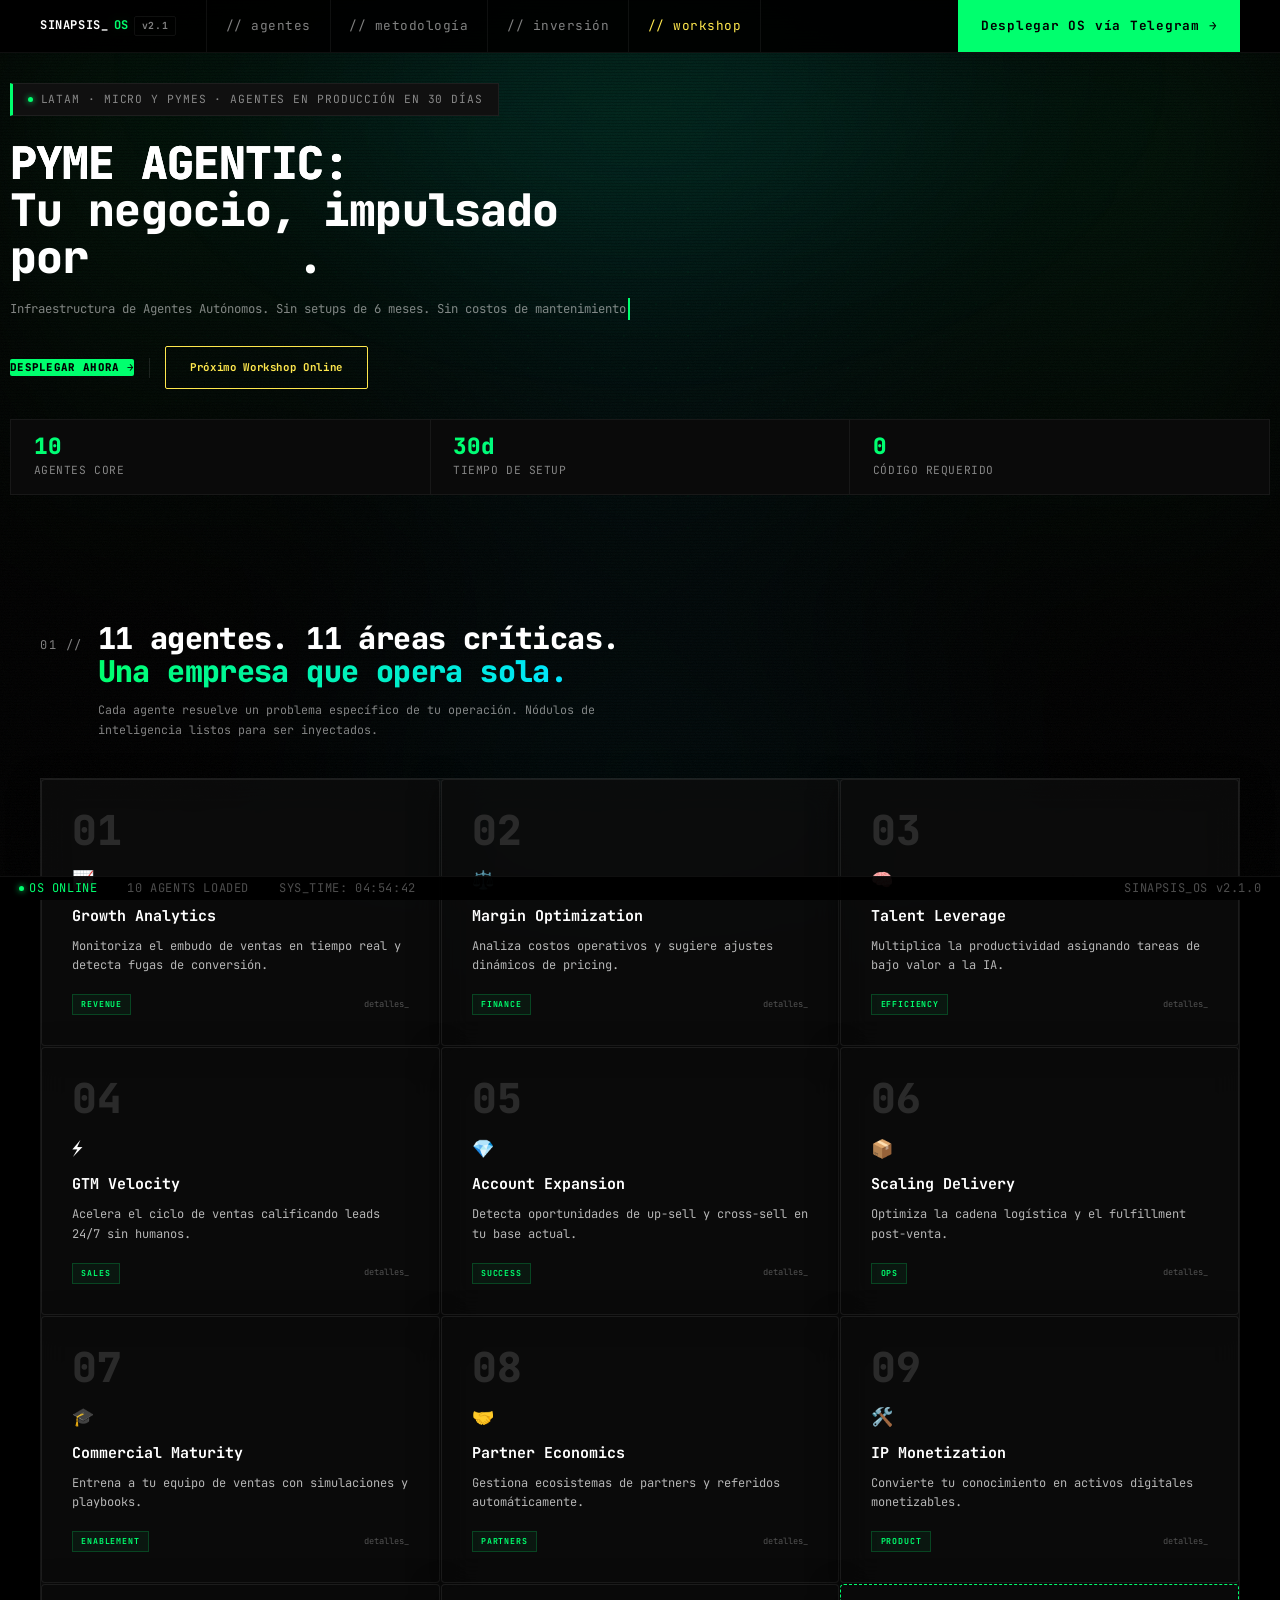
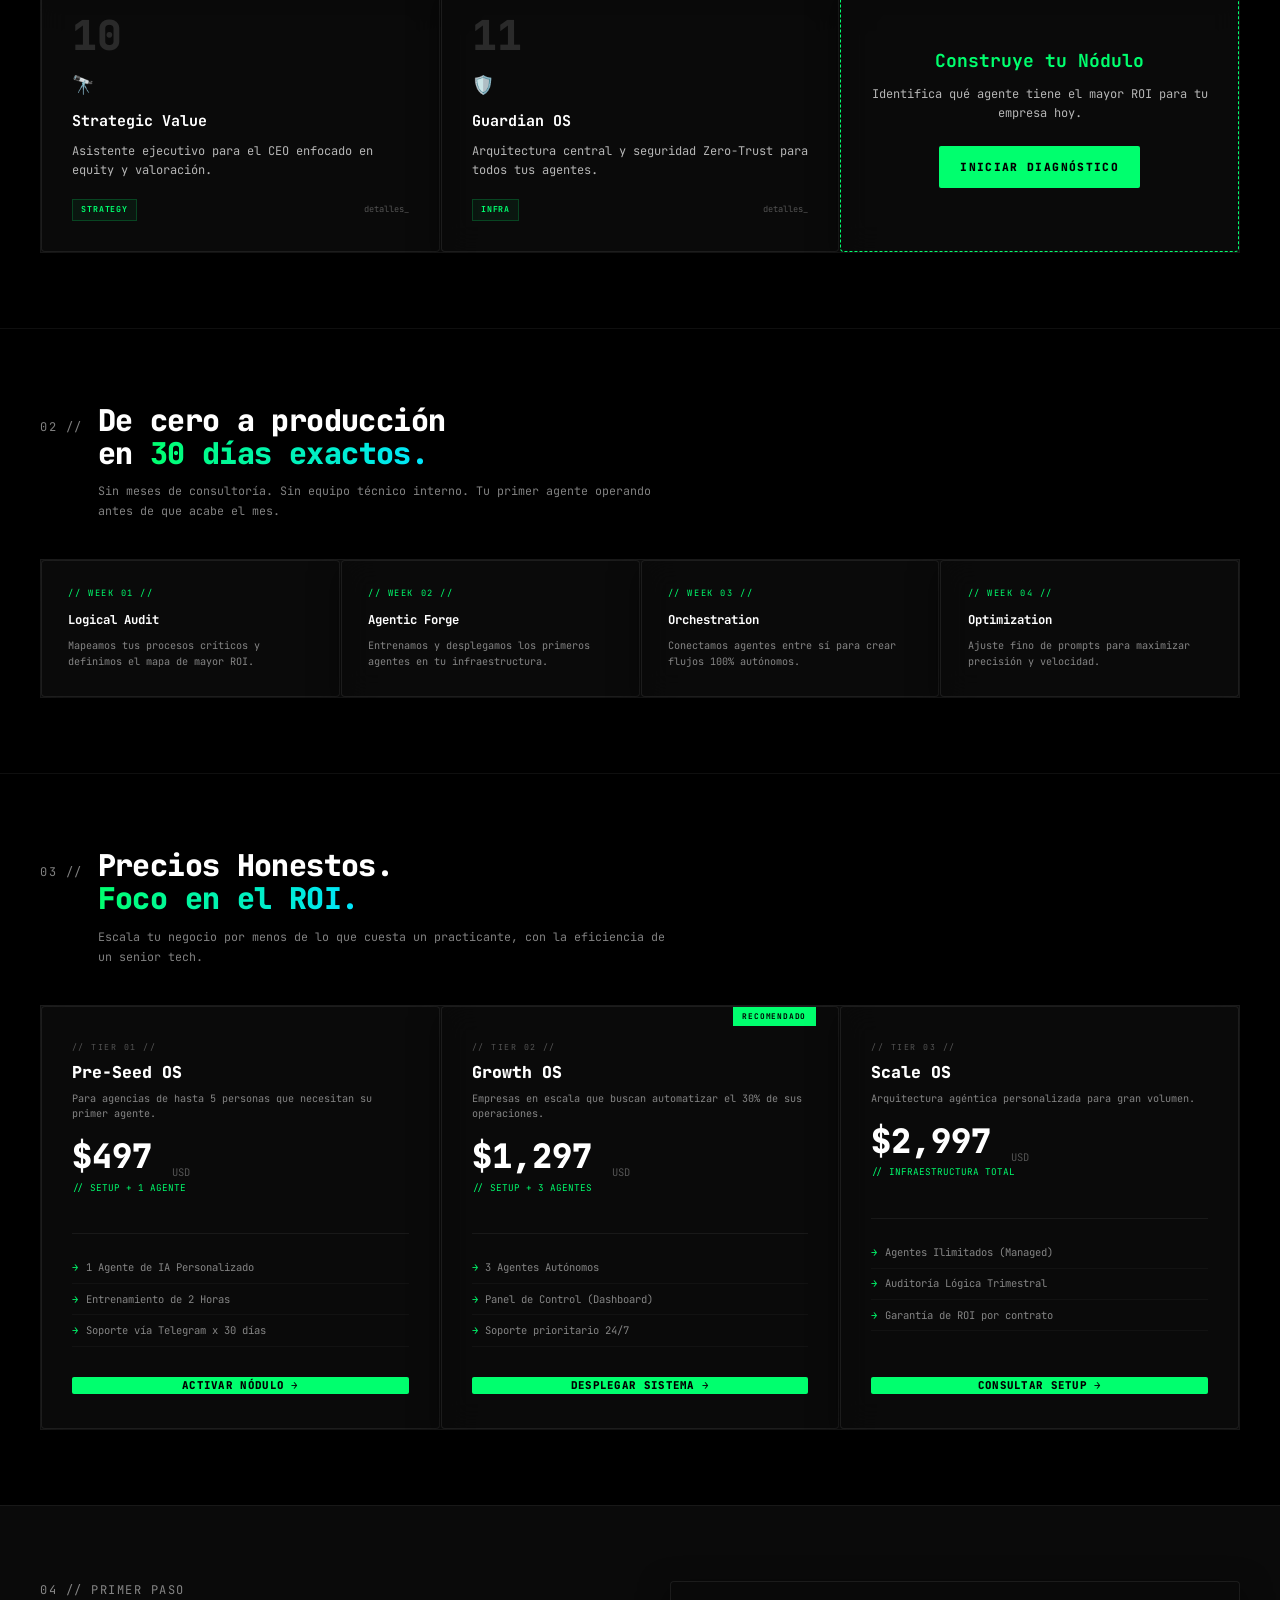
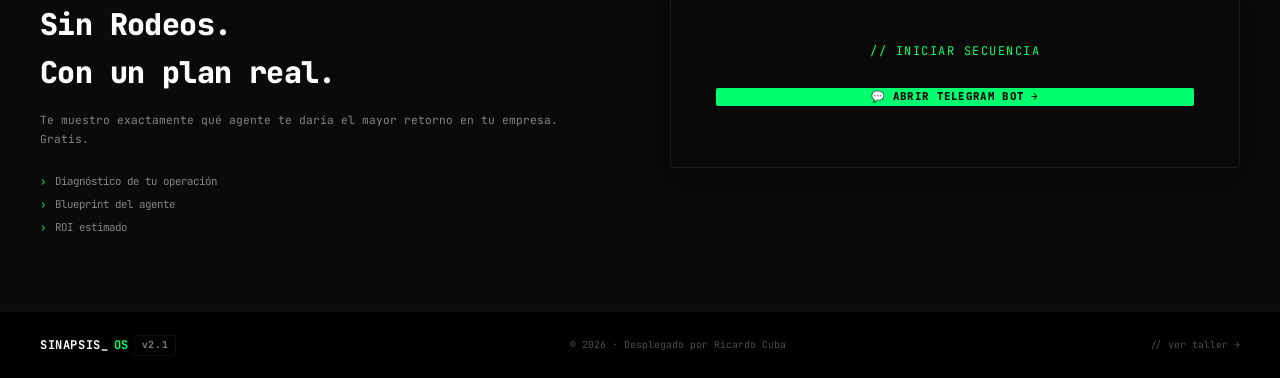
==== frontend/index.html @ d2268a3e "feat: update frontend UI - sinapsis UX, workshop effects, commercial styles Co-Authored-By: Claude S" ====
<!DOCTYPE html>
<html lang="es">

<head>
    <meta charset="UTF-8">
    <meta name="viewport" content="width=device-width, initial-scale=1.0">
    <title>SINAPSIS_OS — El OS para Micro y PYMEs de LATAM</title>
    <meta name="description"
        content="Agentes de IA para empresas de 5 a 100 personas. Automatiza tus procesos críticos desde $500. Sin IT, sin meses de espera.">
    <link rel="stylesheet" href="commercial.css">
    <link rel="stylesheet" href="sinapsis_ux.css">
</head>

<body>
    <div class="mesh-bg" aria-hidden="true"></div>
    <div class="os-glow" aria-hidden="true"></div>
    <div class="os-grid" aria-hidden="true"></div>
    <div class="os-scan" aria-hidden="true"></div>

    <nav>
        <div class="container nav-in">
            <a href="index.html" class="logo">SINAPSIS_<em>OS</em> <span class="ver">v2.1</span></a>
            <div class="nav-links">
                <a href="#agents" class="nav-link">// agentes</a>
                <a href="#metodologia" class="nav-link">// metodología</a>
                <a href="#paquetes" class="nav-link">// inversión</a>
                <a href="workshop.html" class="nav-link" style="color:var(--y);">// workshop</a>
            </div>
            <a href="https://t.me/SinapsisAgente_bot" class="nav-cta">Desplegar OS vía Telegram →</a>
        </div>
    </nav>

    <main>
        <!-- ===== HERO ===== -->
        <section class="hero container">
            <div class="hero-badge">
                <span class="ping"></span>
                LATAM · MICRO Y PYMES · AGENTES EN PRODUCCIÓN EN 30 DÍAS
            </div>
            <h1>
                <span class="glitch-text" data-text="PYME AGENTIC:">PYME AGENTIC:</span><br>
                Tu negocio, impulsado<br>
                por <em class="glitch-text" data-text="Agentes">Agentes</em>.
            </h1>
            <p class="hero-sub typing-line">
                Infraestructura de Agentes Autónomos. Sin setups de 6 meses. Sin costos de mantenimiento corporativo.
            </p>

            <div class="hero-row">
                <a href="https://t.me/SinapsisAgente_bot" class="btn btn-premium">Desplegar ahora →</a>
                <div class="hero-separator"></div>
                <a href="workshop.html" class="btn btn-o" style="border-color:var(--y); color:var(--y);">Próximo
                    Workshop
                    Online</a>
            </div>

            <div class="hero-stats">
                <div class="h-stat">
                    <div class="h-stat-num">10</div>
                    <div class="h-stat-lbl">AGENTES CORE</div>
                </div>
                <div class="h-stat">
                    <div class="h-stat-num">30d</div>
                    <div class="h-stat-lbl">TIEMPO DE SETUP</div>
                </div>
                <div class="h-stat">
                    <div class="h-stat-num">0</div>
                    <div class="h-stat-lbl">CÓDIGO REQUERIDO</div>
                </div>
            </div>
        </section>

        <!-- ===== AGENTES ===== -->
        <section id="agents" class="rv">
            <div class="container">
                <div class="s-hdr">
                    <span class="s-num">01 //</span>
                    <div>
                        <h2 class="s-title">11 agentes. 11 áreas críticas.<br><em>Una empresa que opera sola.</em></h2>
                        <p class="s-sub">Cada agente resuelve un problema específico de tu operación. Nódulos de
                            inteligencia listos para ser inyectados.</p>
                    </div>
                </div>

                <div class="agents-grid">
                    <!-- AGENT 01 -->
                    <div class="agent-card glass-card scan-line-card rv" onclick="openAgent(1)">
                        <div class="a-num">01</div>
                        <div class="a-icon">📈</div>
                        <h3 class="a-title">Growth Analytics</h3>
                        <p class="a-desc">Monitoriza el embudo de ventas en tiempo real y detecta fugas de conversión.
                        </p>
                        <div class="a-footer"><span class="a-tag">Revenue</span><span class="a-hint">detalles_</span>
                        </div>
                    </div>
                    <!-- AGENT 02 -->
                    <div class="agent-card glass-card scan-line-card rv d1" onclick="openAgent(2)">
                        <div class="a-num">02</div>
                        <div class="a-icon">⚖️</div>
                        <h3 class="a-title">Margin Optimization</h3>
                        <p class="a-desc">Analiza costos operativos y sugiere ajustes dinámicos de pricing.</p>
                        <div class="a-footer"><span class="a-tag">Finance</span><span class="a-hint">detalles_</span>
                        </div>
                    </div>
                    <!-- AGENT 03 -->
                    <div class="agent-card glass-card scan-line-card rv d2" onclick="openAgent(3)">
                        <div class="a-num">03</div>
                        <div class="a-icon">🧠</div>
                        <h3 class="a-title">Talent Leverage</h3>
                        <p class="a-desc">Multiplica la productividad asignando tareas de bajo valor a la IA.</p>
                        <div class="a-footer"><span class="a-tag">Efficiency</span><span class="a-hint">detalles_</span>
                        </div>
                    </div>
                    <!-- AGENT 04 -->
                    <div class="agent-card glass-card scan-line-card rv d3" onclick="openAgent(4)">
                        <div class="a-num">04</div>
                        <div class="a-icon">⚡</div>
                        <h3 class="a-title">GTM Velocity</h3>
                        <p class="a-desc">Acelera el ciclo de ventas calificando leads 24/7 sin humanos.</p>
                        <div class="a-footer"><span class="a-tag">Sales</span><span class="a-hint">detalles_</span>
                        </div>
                    </div>
                    <!-- AGENT 05 -->
                    <div class="agent-card glass-card scan-line-card rv" onclick="openAgent(5)">
                        <div class="a-num">05</div>
                        <div class="a-icon">💎</div>
                        <h3 class="a-title">Account Expansion</h3>
                        <p class="a-desc">Detecta oportunidades de up-sell y cross-sell en tu base actual.</p>
                        <div class="a-footer"><span class="a-tag">Success</span><span class="a-hint">detalles_</span>
                        </div>
                    </div>
                    <!-- AGENT 06 -->
                    <div class="agent-card glass-card scan-line-card rv d1" onclick="openAgent(6)">
                        <div class="a-num">06</div>
                        <div class="a-icon">📦</div>
                        <h3 class="a-title">Scaling Delivery</h3>
                        <p class="a-desc">Optimiza la cadena logística y el fulfillment post-venta.</p>
                        <div class="a-footer"><span class="a-tag">Ops</span><span class="a-hint">detalles_</span></div>
                    </div>
                    <!-- AGENT 07 -->
                    <div class="agent-card glass-card scan-line-card rv d2" onclick="openAgent(7)">
                        <div class="a-num">07</div>
                        <div class="a-icon">🎓</div>
                        <h3 class="a-title">Commercial Maturity</h3>
                        <p class="a-desc">Entrena a tu equipo de ventas con simulaciones y playbooks.</p>
                        <div class="a-footer"><span class="a-tag">Enablement</span><span class="a-hint">detalles_</span>
                        </div>
                    </div>
                    <!-- AGENT 08 -->
                    <div class="agent-card glass-card scan-line-card rv d3" onclick="openAgent(8)">
                        <div class="a-num">08</div>
                        <div class="a-icon">🤝</div>
                        <h3 class="a-title">Partner Economics</h3>
                        <p class="a-desc">Gestiona ecosistemas de partners y referidos automáticamente.</p>
                        <div class="a-footer"><span class="a-tag">Partners</span><span class="a-hint">detalles_</span>
                        </div>
                    </div>
                    <!-- AGENT 09 -->
                    <div class="agent-card glass-card scan-line-card rv" onclick="openAgent(9)">
                        <div class="a-num">09</div>
                        <div class="a-icon">🛠️</div>
                        <h3 class="a-title">IP Monetization</h3>
                        <p class="a-desc">Convierte tu conocimiento en activos digitales monetizables.</p>
                        <div class="a-footer"><span class="a-tag">Product</span><span class="a-hint">detalles_</span>
                        </div>
                    </div>
                    <!-- AGENT 10 -->
                    <div class="agent-card glass-card scan-line-card rv d1" onclick="openAgent(10)">
                        <div class="a-num">10</div>
                        <div class="a-icon">🔭</div>
                        <h3 class="a-title">Strategic Value</h3>
                        <p class="a-desc">Asistente ejecutivo para el CEO enfocado en equity y valoración.</p>
                        <div class="a-footer"><span class="a-tag">Strategy</span><span class="a-hint">detalles_</span>
                        </div>
                    </div>
                    <!-- AGENT 11 -->
                    <div class="agent-card glass-card scan-line-card rv d2" onclick="openAgent(11)">
                        <div class="a-num">11</div>
                        <div class="a-icon">🛡️</div>
                        <h3 class="a-title">Guardian OS</h3>
                        <p class="a-desc">Arquitectura central y seguridad Zero-Trust para todos tus agentes.</p>
                        <div class="a-footer"><span class="a-tag">Infra</span><span class="a-hint">detalles_</span>
                        </div>
                    </div>
                    <!-- CTA CARD -->
                    <div class="agent-card glass-card rv d3"
                        style="border: 1px dashed var(--g) !important; display: flex; flex-direction: column; align-items: center; justify-content: center; text-align: center;">
                        <h3 class="a-title" style="color: var(--g); font-size: 1.2rem;">Construye tu Nódulo</h3>
                        <p class="a-desc" style="margin-bottom: 1.5rem;">Identifica qué agente tiene el mayor ROI para
                            tu empresa hoy.</p>
                        <a href="https://t.me/SinapsisAgente_bot" class="btn btn-premium" target="_blank"
                            style="font-size: 0.75rem; padding: 0.8rem 1.4rem;">INICIAR DIAGNÓSTICO</a>
                    </div>
                </div>
            </div>
        </section>

        <hr class="div">

        <!-- ===== METODOLOGÍA ===== -->
        <section id="metodologia" class="rv">
            <div class="container">
                <div class="s-hdr">
                    <span class="s-num">02 //</span>
                    <div>
                        <h2 class="s-title">De cero a producción<br>en <em>30 días exactos.</em></h2>
                        <p class="s-sub">Sin meses de consultoría. Sin equipo técnico interno. Tu primer agente operando
                            antes de que acabe el mes.</p>
                    </div>
                </div>
                <div class="method-grid">
                    <div class="m-step glass-card scan-line-card rv">
                        <div class="m-week">WEEK 01 //</div>
                        <h4>Logical Audit</h4>
                        <p>Mapeamos tus procesos críticos y definimos el mapa de mayor ROI.</p>
                    </div>
                    <div class="m-step glass-card scan-line-card rv d1">
                        <div class="m-week">WEEK 02 //</div>
                        <h4>Agentic Forge</h4>
                        <p>Entrenamos y desplegamos los primeros agentes en tu infraestructura.</p>
                    </div>
                    <div class="m-step glass-card scan-line-card rv d2">
                        <div class="m-week">WEEK 03 //</div>
                        <h4>Orchestration</h4>
                        <p>Conectamos agentes entre sí para crear flujos 100% autónomos.</p>
                    </div>
                    <div class="m-step glass-card scan-line-card rv d3">
                        <div class="m-week">WEEK 04 //</div>
                        <h4>Optimization</h4>
                        <p>Ajuste fino de prompts para maximizar precisión y velocidad.</p>
                    </div>
                </div>
            </div>
        </section>

        <hr class="div">

        <!-- ===== PRICING ===== -->
        <section id="paquetes" class="rv">
            <div class="container">
                <div class="s-hdr">
                    <span class="s-num">03 //</span>
                    <div>
                        <h2 class="s-title">Precios Honestos.<br><em>Foco en el ROI.</em></h2>
                        <p class="s-sub">Escala tu negocio por menos de lo que cuesta un practicante, con la eficiencia
                            de un senior tech.</p>
                    </div>
                </div>
                <div class="pkg-grid">
                    <!-- TIER 01 -->
                    <div class="pkg glass-card scan-line-card rv">
                        <div class="pkg-tier">TIER 01 //</div>
                        <h3 class="pkg-name">Pre-Seed OS</h3>
                        <p class="pkg-who">Para agencias de hasta 5 personas que necesitan su primer agente.</p>
                        <div class="pkg-price">$497 <sub>USD</sub></div>
                        <div class="pkg-ret">// SETUP + 1 AGENTE</div>
                        <hr class="pd">
                        <ul class="pkg-feat">
                            <li>1 Agente de IA Personalizado</li>
                            <li>Entrenamiento de 2 Horas</li>
                            <li>Soporte vía Telegram x 30 días</li>
                        </ul>
                        <a href="https://t.me/SinapsisAgente_bot?start=tier01" class="btn btn-premium btn-full">Activar
                            Nódulo →</a>
                    </div>
                    <!-- TIER 02 -->
                    <div class="pkg glass-card scan-line-card rv d1 hot">
                        <div class="pkg-badge">RECOMENDADO</div>
                        <div class="pkg-tier">TIER 02 //</div>
                        <h3 class="pkg-name">Growth OS</h3>
                        <p class="pkg-who">Empresas en escala que buscan automatizar el 30% de sus operaciones.</p>
                        <div class="pkg-price">$1,297 <sub>USD</sub></div>
                        <div class="pkg-ret">// SETUP + 3 AGENTES</div>
                        <hr class="pd">
                        <ul class="pkg-feat">
                            <li>3 Agentes Autónomos</li>
                            <li>Panel de Control (Dashboard)</li>
                            <li>Soporte prioritario 24/7</li>
                        </ul>
                        <a href="https://t.me/SinapsisAgente_bot?start=tier02"
                            class="btn btn-premium btn-full">Desplegar
                            Sistema →</a>
                    </div>
                    <!-- TIER 03 -->
                    <div class="pkg glass-card scan-line-card rv d2">
                        <div class="pkg-tier">TIER 03 //</div>
                        <h3 class="pkg-name">Scale OS</h3>
                        <p class="pkg-who">Arquitectura agéntica personalizada para gran volumen.</p>
                        <div class="pkg-price">$2,997 <sub>USD</sub></div>
                        <div class="pkg-ret">// INFRAESTRUCTURA TOTAL</div>
                        <hr class="pd">
                        <ul class="pkg-feat">
                            <li>Agentes Ilimitados (Managed)</li>
                            <li>Auditoría Lógica Trimestral</li>
                            <li>Garantía de ROI por contrato</li>
                        </ul>
                        <a href="https://t.me/SinapsisAgente_bot?start=tier03"
                            class="btn btn-premium btn-full">Consultar
                            Setup →</a>
                    </div>
                </div>
            </div>
        </section>

        <!-- ===== CONTACTO ===== -->
        <section id="contacto" class="rv" style="background:var(--b800); border-top:1px solid var(--bline);">
            <div class="container contact-inner">
                <div class="c-left">
                    <div class="s-num">04 // PRIMER PASO</div>
                    <h2>Sin Rodeos.<br>Con un plan real.</h2>
                    <p>Te muestro exactamente qué agente te daría el mayor retorno en tu empresa. Gratis.</p>
                    <ul class="c-checks">
                        <li><span>›</span> Diagnóstico de tu operación</li>
                        <li><span>›</span> Blueprint del agente</li>
                        <li><span>›</span> ROI estimado</li>
                    </ul>
                </div>
                <div class="c-form glass-card">
                    <div style="text-align:center; padding: 2rem 1rem;">
                        <div class="s-num" style="margin-bottom:1.5rem; color:var(--g);">// INICIAR SECUENCIA</div>
                        <a href="https://t.me/SinapsisAgente_bot" target="_blank" class="btn btn-premium btn-full">
                            💬 ABRIR TELEGRAM BOT →
                        </a>
                    </div>
                </div>
            </div>
        </section>
    </main>

    <footer>
        <div class="container f-in">
            <span class="logo">SINAPSIS_<em>OS</em> <span class="ver">v2.1</span></span>
            <p>© 2026 · Desplegado por Ricardo Cuba</p>
            <a href="workshop.html">// ver taller →</a>
        </div>
    </footer>

    <div class="statusbar">
        <span class="s-live">OS ONLINE</span>
        <span>10 AGENTS LOADED</span>
        <span id="sb-time">SYS_TIME: --:--:--</span>
        <span class="ml">SINAPSIS_OS v2.1.0</span>
    </div>

    <!-- MODAL POPUP (AGENT DETAILS) -->
    <div class="modal-ov" id="modal-ov">
        <div class="modal-box">
            <div class="m-bar">
                <span class="m-dot r"></span><span class="m-dot a"></span><span class="m-dot g"></span>
                <span class="m-title" id="m-id">AGENT_LOG</span>
                <button class="m-close" onclick="closeModal()">CLOSE_</button>
            </div>
            <div class="m-body">
                <div class="m-tag" id="m-tag">FINANCE</div>
                <h2 class="m-title-2" id="m-title">Margin Optimization</h2>
                <p class="m-desc" id="m-desc">Analizando costos operativos en tiempo real...</p>
                <div class="m-kpis">
                    <div class="kpi">
                        <div class="kpi-v" id="kpi-roi">+22%</div>
                        <div class="kpi-l">EST. ROI @ 90D</div>
                    </div>
                    <div class="kpi">
                        <div class="kpi-v" id="kpi-save">12h</div>
                        <div class="kpi-l">HOURS / WK</div>
                    </div>
                    <div class="kpi">
                        <div class="kpi-v" id="kpi-pay">2.4m</div>
                        <div class="kpi-l">PAYBACK</div>
                    </div>
                </div>
                <a href="https://t.me/SinapsisAgente_bot" class="btn btn-premium btn-full">DESPLEGAR AGENTE →</a>
            </div>
        </div>
    </div>

    <script>
        // Clock
        setInterval(() => {
            document.getElementById('sb-time').textContent = `SYS_TIME: ${new Date().toLocaleTimeString('es-PE', { hour12: false })}`;
        }, 1000);

        // Scroll reveal
        const rio = new IntersectionObserver(entries => {
            entries.forEach(e => { if (e.isIntersecting) e.target.classList.add('on'); });
        }, { threshold: 0.15 });
        document.querySelectorAll('.rv').forEach(el => rio.observe(el));

        // Modal Logic
        const agents = {
            1: { tag: "REVENUE", title: "Growth Analytics", desc: "Monitoriza el embudo de ventas en tiempo real. Identifica cuellos de botella en el checkout y orquesta alertas de recuperación de carrito vía WhatsApp.", roi: "+18%", save: "10h", pay: "1.5m" },
            2: { tag: "FINANCE", title: "Margin Optimization", desc: "Analiza el costo de adquisición vs lifetime value. Sugiere ajustes de precios dinámicos y detecta anomalías en facturación de proveedores diariamente.", roi: "+22%", save: "12h", pay: "2.1m" },
            3: { tag: "EFFICIENCY", title: "Talent Leverage", desc: "Procesa correos técnicos y tickets de soporte. Resuelve lo repetitivo y escala lo complejo a humanos, aumentando la capacidad del equipo sin contratar.", roi: "+35%", save: "15h", pay: "1.0m" },
            4: { tag: "SALES", title: "GTM Velocity", desc: "Clasifica leads entrantes por potencial de cierre. Agenda llamadas directamente en el calendario del equipo y prepara briefs de venta personalizados.", roi: "+25%", save: "14h", pay: "1.8m" },
            5: { tag: "SUCCESS", title: "Account Expansion", desc: "Analiza patrones de uso de clientes actuales. Predice el riesgo de cancelación (churn) y sugiere incentivos proactivos para retención.", roi: "+12%", save: "8h", pay: "3.2m" },
            6: { tag: "OPS", title: "Scaling Delivery", desc: "Sincroniza inventarios con órdenes de compra. Predice quiebres de stock y genera órdenes de reposición para proveedores autorizados.", roi: "+20%", save: "20h", pay: "2.4m" },
            7: { tag: "ENABLEMENT", title: "Commercial Maturity", desc: "Facilita playbooks de ventas interactivos. Califica el desempeño de llamadas de ventas y sugiere mejoras en el script en tiempo real.", roi: "+15%", save: "6h", pay: "4.0m" },
            8: { tag: "PARTNERS", title: "Partner Economics", desc: "Administra red de afiliados y comisiones. Verifica cierres de ventas por referidos y liquida pagos automáticos.", roi: "+30%", save: "10h", pay: "1.5m" },
            9: { tag: "PRODUCT", title: "IP Monetization", desc: "Extrae insights de manuales y documentos internos para crear bases de conocimiento interactivas externas para clientes.", roi: "+40%", save: "25h", pay: "0.8m" },
            10: { tag: "STRATEGY", title: "Strategic Value", desc: "Consolida KPIs de todas las áreas en un reporte de valoración de empresa. Identifica activos intangibles para futuros levantamientos de capital.", roi: "+50%", save: "5h", pay: "6.0m" },
            11: { tag: "INFRA", title: "Guardian OS", desc: "El nodo central de seguridad. Autentica y orquesta a todos los demás agentes mediante tokens, asegurando un entorno Zero-Trust y un audit log inmutable en MongoDB.", roi: "N/A", save: "100%", pay: "Day 1" }
        };

        function openAgent(id) {
            const a = agents[id];
            // Format ID with leading zero if less than 10
            const formatId = id < 10 ? `0${id}` : id;
            document.getElementById('m-id').textContent = `AGENT_${formatId}_LOG`;
            document.getElementById('m-tag').textContent = a.tag;
            document.getElementById('m-title').textContent = a.title;
            document.getElementById('m-desc').textContent = a.desc;
            document.getElementById('kpi-roi').textContent = a.roi;
            document.getElementById('kpi-save').textContent = a.save;
            document.getElementById('kpi-pay').textContent = a.pay;
            document.getElementById('modal-ov').classList.add('open');
        }

        function closeModal() {
            document.getElementById('modal-ov').classList.remove('open');
        }
    </script>
</body>

</html>
---- frontend/commercial.css ----
/* =================================================================
   SINAPSIS_OS v5 — Full Terminal Aesthetic
   100% JetBrains Mono · Micro/SMB LATAM · Dense layout
================================================================= */
@import url('https://fonts.googleapis.com/css2?family=JetBrains+Mono:ital,wght@0,300;0,400;0,500;0,700;0,800;1,400&display=swap');

:root {
    --black:   #000000;
    --b950:    #020202;
    --b900:    #050505;
    --b800:    #0a0a0a;
    --b700:    #101010;
    --b600:    #171717;
    --b500:    #1f1f1f;
    --b400:    #2a2a2a;
    --bline:   rgba(255,255,255,0.06);
    --bline-h: rgba(255,255,255,0.10);

    --g:       #00ff6e;      /* neon green */
    --g-d:     #00cc58;
    --g-dk:    rgba(0,255,110,0.05);
    --g-gl:    rgba(0,255,110,0.15);
    --g-gw:    rgba(0,255,110,0.35);

    --c:       #00e5ff;      /* cyan */
    --c-gl:    rgba(0,229,255,0.08);

    --y:       #ffe84d;      /* yellow accent */

    --grad:    linear-gradient(90deg, #00ff6e 0%, #00e5ff 100%);

    --w:       #ffffff;
    --w90:     rgba(255,255,255,0.90);
    --w70:     rgba(255,255,255,0.70);
    --w50:     rgba(255,255,255,0.50);
    --w30:     rgba(255,255,255,0.30);
    --w15:     rgba(255,255,255,0.08);

    --mono:    'JetBrains Mono', monospace;
    --ease:    cubic-bezier(0.22, 1, 0.36, 1);
    --r:       2px;
}

*, *::before, *::after { box-sizing: border-box; margin: 0; padding: 0; }
html { scroll-behavior: smooth; font-size: 15px; }

/* == BODY + FULL OS TEXTURE == */
body {
    font-family: var(--mono);
    background: var(--black);
    color: var(--w);
    line-height: 1.6;
    overflow-x: hidden;
}

/* Noise grain */
body::before {
    content: '';
    position: fixed; inset: 0; z-index: 0; pointer-events: none;
    opacity: 0.04;
    background-image: url("data:image/svg+xml,%3Csvg viewBox='0 0 256 256' xmlns='http://www.w3.org/2000/svg'%3E%3Cfilter id='n'%3E%3CfeTurbulence type='fractalNoise' baseFrequency='0.9' numOctaves='4' stitchTiles='stitch'/%3E%3C/filter%3E%3Crect width='100%25' height='100%25' filter='url(%23n)'/%3E%3C/svg%3E");
    background-size: 200px 200px;
}
/* CRT scanlines */
body::after {
    content: '';
    position: fixed; inset: 0; z-index: 0; pointer-events: none;
    background: repeating-linear-gradient(0deg, transparent, transparent 2px, rgba(0,0,0,0.18) 2px, rgba(0,0,0,0.18) 3px);
}

/* Ambient glow */
.os-glow {
    position: fixed; top: -20%; left: 50%; transform: translateX(-50%);
    width: 1000px; height: 500px;
    background: radial-gradient(ellipse, rgba(0,255,110,0.07) 0%, rgba(0,229,255,0.03) 40%, transparent 70%);
    filter: blur(80px);
    pointer-events: none; z-index: 0;
}
/* Dot grid */
.os-grid {
    position: fixed; inset: 0; z-index: 0; pointer-events: none;
    background-image: radial-gradient(circle, rgba(0,255,110,0.2) 1px, transparent 1px);
    background-size: 32px 32px;
    opacity: 0.18;
    mask-image: radial-gradient(ellipse 90% 70% at 50% 40%, black 0%, transparent 75%);
    -webkit-mask-image: radial-gradient(ellipse 90% 70% at 50% 40%, black 0%, transparent 75%);
    animation: gpulse 6s ease-in-out infinite;
}
@keyframes gpulse { 0%,100%{opacity:.18;} 50%{opacity:.28;} }

/* Horizontal scan beam */
.os-scan {
    position: fixed; left: 0; right: 0; height: 2px; z-index: 0; pointer-events: none;
    background: linear-gradient(90deg, transparent 0%, rgba(0,255,110,0.4) 50%, transparent 100%);
    animation: scanBeam 8s linear infinite;
    opacity: 0;
}
@keyframes scanBeam {
    0%   { top: 0%; opacity: 0; }
    5%   { opacity: 0.6; }
    95%  { opacity: 0.3; }
    100% { top: 100%; opacity: 0; }
}

.container { max-width: 1260px; margin: 0 auto; padding: 0 2rem; position: relative; z-index: 1; }

/* ===== STATUS BAR ===== */
.statusbar {
    position: fixed; bottom: 0; left: 0; right: 0; z-index: 300;
    background: rgba(0,0,0,0.95);
    border-top: 1px solid var(--bline);
    height: 24px;
    display: flex; align-items: center;
    padding: 0 1.25rem; gap: 2rem;
    font-size: 0.8rem; letter-spacing: 0.05em;
}
.statusbar span { color: var(--w30); }
.statusbar .s-live { color: var(--g); display:flex;align-items:center;gap:.35rem; }
.statusbar .s-live::before {
    content:''; width:5px;height:5px;border-radius:50%;
    background:var(--g);box-shadow:0 0 6px var(--g);
    animation:blink 1.5s infinite;
}
@keyframes blink{0%,100%{opacity:1;}50%{opacity:.15;}}
.statusbar .ml { margin-left: auto; }

/* ===== NAV ===== */
nav {
    position: fixed; top: 0; width: 100%; z-index: 200;
    background: rgba(0,0,0,0.92);
    border-bottom: 1px solid var(--bline);
    backdrop-filter: blur(20px);
}
.nav-in {
    display: flex; align-items: center; height: 52px; gap: 0;
}
.logo {
    font-size: 0.8rem; font-weight: 700; letter-spacing: 0.05em;
    color: var(--w); text-decoration: none;
    display: flex; align-items: center; gap: 0.35rem; margin-right: 2rem;
}
.logo em { font-style: normal; color: var(--g); text-shadow: 0 0 12px var(--g-gl); }
.logo .ver {
    font-size: 0.65rem; color: var(--w50); border: 1px solid var(--bline);
    padding: 0.1rem 0.45rem; border-radius: 2px;
}
.nav-links { display:flex; gap:0; align-items:center; flex:1; }
.nav-link {
    font-size: 0.85rem; color: var(--w50); text-decoration: none;
    padding: 0 1.25rem; height: 52px; display:flex;align-items:center;
    letter-spacing: 0.04em; border-right: 1px solid var(--bline);
    transition: color 0.15s, background 0.15s;
}
.nav-link:first-child { border-left: 1px solid var(--bline); }
.nav-link:hover { color: var(--g); background: var(--g-dk); }
.nav-cta {
    margin-left: auto;
    font-size: 0.85rem; font-weight: 700; letter-spacing: 0.06em;
    background: var(--g); color: var(--black);
    padding: 0.5rem 1.5rem; text-decoration: none;
    display: flex; align-items: center; gap: 0.35rem;
    transition: background 0.2s, box-shadow 0.2s;
    height: 52px;
}
.nav-cta:hover { background: var(--w); box-shadow: 0 0 30px var(--g-gl); }

/* ===== BUTTONS ===== */
.btn {
    display: inline-flex; align-items: center; gap: 0.35rem;
    font-family: var(--mono); font-weight: 700; font-size: 0.72rem;
    letter-spacing: 0.06em; text-decoration: none;
    cursor: pointer; border: none; transition: all 0.2s var(--ease);
    border-radius: var(--r);
}
.btn-g { background: var(--g); color: var(--black); padding: 0.8rem 1.6rem; box-shadow: 0 0 16px rgba(0,255,110,0.15); }
.btn-g:hover { background: var(--w); box-shadow: 0 0 36px var(--g-gl); transform: translateY(-1px); }
.btn-o { background: transparent; border: 1px solid var(--bline-h); color: var(--w50); padding: 0.8rem 1.6rem; }
.btn-o:hover { border-color: var(--g); color: var(--g); background: var(--g-dk); }
.btn-full { width: 100%; justify-content: center; }

/* ===== HERO — DENSE ===== */
.hero {
    position: relative; z-index: 1;
    padding: 5.5rem 0 3.5rem;   /* compressed */
}
.hero-badge {
    display: inline-flex; align-items: center; gap: 0.5rem;
    background: var(--b700); border: 1px solid var(--bline);
    border-left: 3px solid var(--g);
    font-size: 0.75rem; color: var(--w50); letter-spacing: 0.08em;
    padding: 0.45rem 1rem; margin-bottom: 1.5rem;
}
.hero-badge .ping { width:5px;height:5px;border-radius:50%;background:var(--g);box-shadow:0 0 6px var(--g);animation:blink 1.5s infinite; }
h1 {
    font-size: clamp(1.6rem, 3.5vw, 3.2rem);
    font-weight: 800; letter-spacing: -0.02em; line-height: 1.05;
    margin-bottom: 1.25rem;
}
h1 em {
    font-style: normal; background: var(--grad-45);
    -webkit-background-clip: text; -webkit-text-fill-color: transparent;
    background-clip: text;
    filter: drop-shadow(0 0 20px rgba(0,255,110,0.3));
}
.hero-sub {
    font-size: 0.82rem; color: var(--w50); max-width: 620px;
    line-height: 1.75; margin-bottom: 1.75rem;
}
.hero-row { display: flex; align-items: center; gap: 1rem; flex-wrap: wrap; }
.hero-separator { width: 1px; height: 20px; background: var(--bline-h); }

/* Stats row inline with hero */
.hero-stats {
    display: flex; gap: 0; margin-top: 2rem;
    border: 1px solid var(--bline);
    background: var(--b800);
}
.h-stat {
    flex: 1; padding: 1rem 1.5rem;
    border-right: 1px solid var(--bline);
    display: flex; flex-direction: column; gap: 0.2rem;
}
.h-stat:last-child { border-right: none; }
.h-stat-num {
    font-size: 1.5rem; font-weight: 800;
    background: var(--grad); -webkit-background-clip: text; -webkit-text-fill-color: transparent; background-clip: text;
    line-height: 1;
}
.h-stat-lbl { font-size: 0.75rem; color: var(--w50); letter-spacing: 0.05em; }

/* Typewriter output */
.typewriter-block {
    margin-top: 2rem;
    background: var(--b800); border: 1px solid var(--bline);
    border-left: 3px solid var(--g);
    padding: 1rem 1.25rem;
    font-size: 0.7rem; color: var(--w50);
    position: relative;
}
.typewriter-block .tw-line { display: block; min-height: 1.3em; }
.typewriter-block .prompt { color: var(--g); margin-right: 0.5rem; }
.cursor-blink {
    display: inline-block; width: 7px; height: 0.85em;
    background: var(--g); vertical-align: middle;
    animation: cblink 1s step-end infinite; margin-left:2px;
}
@keyframes cblink { 0%,50%{opacity:1;} 51%,100%{opacity:0;} }

/* ===== SECTIONS — DENSE ===== */
section { position: relative; z-index: 1; padding: 5rem 0; }
hr.div { border: none; border-top: 1px solid var(--bline); position: relative; z-index: 1; }
.s-hdr {
    display: flex; align-items: baseline; gap: 1rem;
    margin-bottom: 2.5rem;
}
.s-num { font-size: 0.8rem; color: var(--w50); letter-spacing: 0.1rem; white-space: nowrap; }
.s-title {
    font-size: clamp(1.3rem, 2.5vw, 2rem); font-weight: 800;
    letter-spacing: -0.02em; line-height: 1.1;
}
.s-title em { font-style: normal; background: var(--grad); -webkit-background-clip: text; -webkit-text-fill-color: transparent; background-clip: text; }
.s-sub { font-size: 0.78rem; color: var(--w50); max-width: 580px; line-height: 1.75; margin-top: 0.75rem; }

/* ===== TICKER BAR ===== */
.ticker-wrap {
    position: relative; overflow: hidden;
    border-top: 1px solid var(--bline);
    border-bottom: 1px solid var(--bline);
    background: var(--b800);
    height: 36px; display: flex; align-items: center;
}
.ticker-inner {
    display: flex; gap: 3rem; white-space: nowrap;
    animation: ticker 25s linear infinite;
    font-size: 0.65rem; color: var(--w30);
    letter-spacing: 0.08em;
}
.ticker-inner span { color: var(--g); }
@keyframes ticker { from{transform:translateX(0);} to{transform:translateX(-50%);} }

/* ===== PROBLEM GRID (OBSOLETE) ===== */

/* ===== AGENT CARDS ===== */
.agents-grid {
    display: grid; grid-template-columns: repeat(auto-fit, minmax(320px, 1fr));
    gap: 1px; background: var(--bline);
    border: 1px solid var(--bline);
}
.agent-card {
    padding: 2rem;
    cursor: pointer;
    position: relative;
    overflow: hidden;
}

.a-num {
    font-size: 2.75rem; font-weight: 800; line-height: 1; margin-bottom: 1rem;
    color: var(--b400); transition: all 0.25s; position: relative; z-index: 1;
}
.a-icon { font-size: 1.2rem; margin-bottom: 0.6rem; position: relative; z-index: 1; }
.a-title {
    font-size: 1rem; font-weight: 700; margin-bottom: 0.6rem;
    transition: color 0.25s; position: relative; z-index: 1;
}
.a-desc { font-size: 0.8rem; color: var(--w70); line-height: 1.6; position: relative; z-index: 1; }
.a-footer {
    display: flex; justify-content: space-between; align-items: center;
    margin-top: 1.25rem; position: relative; z-index: 1;
}
.a-tag {
    font-size: 0.55rem; font-weight: 700; letter-spacing: 0.1em; text-transform: uppercase;
    color: var(--g); border: 1px solid rgba(0,255,110,0.2);
    background: var(--g-dk); padding: 0.2rem 0.55rem;
}
.a-hint { font-size: 0.58rem; color: var(--w30); transition: color 0.2s; }
.agent-card:hover .a-hint { color: var(--c); }

/* ===== MODAL ===== */
.modal-ov {
    display: none; position: fixed; inset: 0; z-index: 500;
    background: rgba(0,0,0,0.94); backdrop-filter: blur(20px);
    -webkit-backdrop-filter: blur(20px);
    align-items: center; justify-content: center; padding: 1rem;
}
.modal-ov.open { display: flex; animation: mfade .2s ease; }
@keyframes mfade { from{opacity:0;} to{opacity:1;} }

.modal-box {
    background: var(--b800); border: 1px solid var(--bline-h);
    border-top: 2px solid var(--g);
    max-width: 820px; width: 100%; max-height: 92vh; overflow-y: auto;
    animation: mslide .28s var(--ease);
    box-shadow: 0 0 80px rgba(0,255,110,0.06);
}
@keyframes mslide { from{transform:translateY(20px);opacity:0;} to{transform:none;opacity:1;} }

/* Modal terminal bar */
.m-bar {
    background: var(--b700); border-bottom: 1px solid var(--bline);
    padding: 0.5rem 1rem; display: flex; align-items: center; gap: 0.4rem;
    position: sticky; top: 0; z-index: 10;
}
.m-dot { width: 10px; height: 10px; border-radius: 50%; }
.m-dot.r{background:#ff5f57;} .m-dot.a{background:#febc2e;} .m-dot.g{background:#28c840;}
.m-title { flex: 1; text-align: center; font-size: 0.58rem; color: var(--w30); letter-spacing: 0.08em; }
.m-close {
    background: none; border: 1px solid var(--bline); color: var(--w30);
    font-family: var(--mono); font-size: 0.58rem; padding: 0.25rem 0.65rem;
    cursor: pointer; transition: all .15s;
}
.m-close:hover { border-color: var(--g); color: var(--g); }

.m-body { padding: 2rem 2.5rem 2.5rem; }
.m-tag { font-size: 0.58rem; color: var(--g); letter-spacing: 0.18em; margin-bottom: 0.5rem; }
.m-tag::before { content: '// '; color: var(--w30); }
.m-title-2 { font-size: 1.4rem; font-weight: 800; margin-bottom: 0.75rem; line-height: 1.15; }
.m-desc { font-size: 0.75rem; color: var(--w70); line-height: 1.8; margin-bottom: 1.5rem; }

/* KPIs inline strip */
.m-kpis {
    display: grid; grid-template-columns: repeat(3,1fr);
    gap: 1px; background: var(--bline);
    border: 1px solid var(--bline); margin-bottom: 1.5rem;
}
.kpi { background: var(--b900); padding: 1rem; text-align: center; }
.kpi-v {
    font-size: 1.5rem; font-weight: 800;
    background: var(--grad); -webkit-background-clip: text; -webkit-text-fill-color: transparent; background-clip: text;
    line-height: 1;
}
.kpi-l { font-size: 0.6rem; color: var(--w30); margin-top: 0.3rem; }

/* IO Grid */
.m-io {
    display: grid; grid-template-columns: 1fr 1fr;
    gap: 1px; background: var(--bline);
    border: 1px solid var(--bline); margin-bottom: 1.5rem;
}
.m-io-col { background: var(--b900); padding: 1.25rem; }
.m-io-hdr {
    font-size: 0.58rem; letter-spacing: 0.18em; color: var(--g);
    margin-bottom: 0.85rem; padding-bottom: 0.6rem;
    border-bottom: 1px solid var(--bline);
}
.m-io-hdr::before { content: '// '; color: var(--w30); }
.io-li { list-style: none; }
.io-li li {
    font-size: 0.72rem; color: var(--w70); padding: 0.4rem 0;
    border-bottom: 1px solid rgba(255,255,255,0.03);
    display: flex; gap: 0.5rem; align-items: flex-start;
}
.io-li li::before { content: '→'; color: var(--g); flex-shrink: 0; }

/* Use cases */
.m-uc { margin-bottom: 1.5rem; }
.m-uc-hdr { font-size: 0.58rem; letter-spacing: 0.18em; color: var(--w30); margin-bottom: 0.75rem; }
.m-uc-hdr::before { content: '// '; }
.uc-list { list-style: none; display: flex; flex-direction: column; gap: 0.5rem; }
.uc-list li {
    font-size: 0.72rem; color: var(--w70); line-height: 1.6;
    background: var(--b700); border: 1px solid var(--bline);
    border-left: 2px solid var(--g-gl); padding: 0.65rem 1rem;
}
.uc-list li::before { content: '▸ '; color: var(--g); }

/* ROI block */
.m-roi {
    background: var(--b700); border: 1px solid var(--bline);
    padding: 1rem 1.25rem; margin-bottom: 1.5rem;
    border-left: 3px solid var(--y);
}
.m-roi-hdr { font-size: 0.58rem; color: var(--y); letter-spacing: 0.12em; margin-bottom: 0.5rem; }
.m-roi p { font-size: 0.72rem; color: var(--w70); }

/* Integrations */
.m-int-hdr { font-size: 0.58rem; letter-spacing: 0.18em; color: var(--w30); margin-bottom: 0.65rem; }
.m-int-hdr::before { content: '// '; }
.int-tags { display: flex; gap: 0.4rem; flex-wrap: wrap; margin-bottom: 1.5rem; }
.int-tag {
    font-size: 0.58rem; font-weight: 700; letter-spacing: 0.06em; text-transform: uppercase;
    color: var(--c); border: 1px solid rgba(0,229,255,0.2);
    background: var(--c-gl); padding: 0.25rem 0.6rem;
}

/* ===== RESULTS (DISABLED DUE TO CLEANUP) ===== */

/* ===== METHOD ===== */
.method-grid {
    display: grid; grid-template-columns: repeat(4,1fr);
    gap: 1px; background: var(--bline);
    border: 1px solid var(--bline);
}
.m-step { padding: 1.75rem; }
.m-week { font-size: 0.58rem; letter-spacing: 0.18em; color: var(--g); margin-bottom: 0.6rem; }
.m-week::before { content: '// '; }
.m-step h4 { font-size: 0.82rem; font-weight: 700; margin-bottom: 0.5rem; }
.m-step p { font-size: 0.68rem; color: var(--w50); }

/* ===== PRICING ===== */
.pkg-grid {
    display: grid; grid-template-columns: repeat(3,1fr);
    gap: 1px; background: var(--bline);
    border: 1px solid var(--bline);
}
.pkg { padding: 2.25rem 2rem; display: flex; flex-direction: column; position: relative; }
.pkg-badge {
    position: absolute; top: 0; right: 1.5rem;
    background: var(--g); color: var(--black);
    font-size: 0.52rem; font-weight: 700; letter-spacing: 0.1em; text-transform: uppercase;
    padding: 0.22rem 0.65rem;
}
.pkg-tier { font-size: 0.55rem; color: var(--w30); letter-spacing: 0.18em; margin-bottom: 0.35rem; }
.pkg-tier::before { content: '// '; }
.pkg-name { font-size: 1.1rem; font-weight: 800; margin-bottom: 0.35rem; }
.pkg-who { font-size: 0.68rem; color: var(--w50); margin-bottom: 1.25rem; line-height: 1.5; }
.pkg-price { font-size: 2.25rem; font-weight: 800; line-height: 1; }
.pkg-price sub { font-size: 0.7rem; color: var(--w30); font-weight: 400; }
.pkg-ret { font-size: 0.62rem; color: var(--g); margin-top: 0.2rem; margin-bottom: 1.25rem; }
hr.pd { border: none; border-top: 1px solid var(--bline); margin: 1.25rem 0; }
.pkg-feat { list-style: none; flex-grow: 1; margin-bottom: 2rem; }
.pkg-feat li {
    font-size: 0.7rem; color: var(--w50); padding: 0.45rem 0;
    border-bottom: 1px solid rgba(255,255,255,0.03);
    display: flex; gap: 0.5rem; align-items: flex-start;
}
.pkg-feat li::before { content: '→'; color: var(--g); flex-shrink: 0; }

/* ===== TERMINAL BLOCK ===== */
.t-block {
    background: var(--b800); border: 1px solid var(--bline);
}
.t-bar {
    background: var(--b700); border-bottom: 1px solid var(--bline);
    padding: 0.5rem 1rem; display: flex; align-items: center; gap: 0.4rem;
}
.td { width: 10px; height: 10px; border-radius: 50%; }
.td.r{background:#ff5f57;} .td.a{background:#febc2e;} .td.g{background:#28c840;}
.t-ttl { flex: 1; text-align: center; font-size: 0.58rem; color: var(--w30); letter-spacing: 0.06em; }
.t-body { padding: 1.25rem; }
.t-ln { display: block; font-size: 0.7rem; color: var(--w50); padding: 0.15rem 0; }
.tp { color: var(--g); } .tc { color: var(--w30); font-style: italic; }
.ts { color: var(--g); } .tw { color: var(--y); } .tcmd { color: var(--c); }

/* ===== CONTACT ===== */
.contact-inner {
    display: grid; grid-template-columns: 1fr 1fr; gap: 4rem; align-items: start;
}
.c-left h2 { font-size: clamp(1.3rem, 2.5vw, 2rem); font-weight: 800; letter-spacing: -0.02em; margin-bottom: 1rem; }
.c-left p { font-size: 0.75rem; color: var(--w50); line-height: 1.75; margin-bottom: 1.5rem; }
.c-checks { list-style: none; display: flex; flex-direction: column; gap: 0.4rem; }
.c-checks li { font-size: 0.72rem; color: var(--w50); display: flex; align-items: center; gap: 0.6rem; }
.c-checks li span { color: var(--g); }

.c-form {
    background: var(--b800); border: 1px solid var(--bline);
    border-top: 2px solid var(--g); padding: 2rem;
}
.f-row { margin-bottom: 1rem; }
.f-row label { display: block; font-size: 0.55rem; letter-spacing: 0.14em; text-transform: uppercase; color: var(--w30); margin-bottom: 0.35rem; }
.f-row input, .f-row select {
    width: 100%; background: var(--b900); border: 1px solid var(--bline);
    color: var(--w); font-family: var(--mono); font-size: 0.75rem;
    padding: 0.7rem 0.9rem; outline: none; transition: border-color .15s;
}
.f-row input:focus, .f-row select:focus { border-color: var(--g); }
.f-row select option { background: var(--b800); }

/* ===== FOOTER ===== */
footer {
    border-top: 1px solid var(--bline); padding: 1.5rem 0;
    position: relative; z-index: 1;
}
.f-in { display: flex; justify-content: space-between; align-items: center; flex-wrap: wrap; gap: 0.75rem; }
footer a, footer p { font-size: 0.65rem; color: var(--w30); text-decoration: none; }
footer a:hover { color: var(--g); }

/* ===== ANIMATED COUNTER ATTRIBUTE ===== */
[data-count] { transition: all 0.3s var(--ease); }

/* ===== REVEAL ===== */
.rv { opacity: 0; transform: translateY(14px); transition: opacity .6s var(--ease), transform .6s var(--ease); }
.rv.on { opacity: 1; transform: none; }
.d1{transition-delay:.08s;} .d2{transition-delay:.16s;} .d3{transition-delay:.24s;}

/* ===== RESPONSIVE ===== */
@media(max-width:1100px){.pkg-grid{grid-template-columns:1fr 1fr;}}
@media(max-width:900px){
    .method-grid,.contact-inner,.m-io,.m-kpis{grid-template-columns:1fr;}
    .pkg-grid{grid-template-columns:1fr;}
}
@media(max-width:640px){
    h1{font-size:1.6rem;}
    .hero-stats{flex-direction:column;}
    .m-body{padding:1.25rem;}
}
---- frontend/sinapsis_ux.css ----
/* =================================================================
   SINAPSIS_UX.CSS — Premium OS High-Fidelity (Global Engine)
   Unified Design System for Landing & Workshop
================================================================= */

:root {
    --glass: rgba(10, 10, 10, 0.78);
    --glass-border: rgba(255, 255, 255, 0.08);
    --neon-green-glow: 0 0 25px rgba(0, 255, 110, 0.28);
    --neon-cyan-glow: 0 0 25px rgba(0, 229, 255, 0.28);
    --ease: cubic-bezier(0.22, 1, 0.36, 1);
}

/* == DYNAMIC MESH BACKGROUND == */
.mesh-bg {
    position: fixed; inset: 0; z-index: -1;
    background-color: #000;
    background-image: 
        radial-gradient(at 0% 0%, hsla(146,100%,50%,0.09) 0, transparent 50%), 
        radial-gradient(at 50% 0%, hsla(186,100%,50%,0.09) 0, transparent 50%), 
        radial-gradient(at 100% 10%, hsla(146,100%,50%,0.09) 0, transparent 50%),
        radial-gradient(at 50% 100%, hsla(186,100%,50%,0.06) 0, transparent 50%);
    filter: blur(80px);
    animation: meshRotate 25s ease infinite alternate;
}

@keyframes meshRotate {
    0% { transform: scale(1) translate(0, 0); opacity: 0.75; }
    100% { transform: scale(1.15) translate(3% , 2%); opacity: 1; }
}

/* == GLASS PANELS == */
.glass-card {
    background: var(--glass) !important;
    backdrop-filter: blur(14px);
    -webkit-backdrop-filter: blur(14px);
    border: 1px solid var(--glass-border) !important;
    border-radius: 4px;
    box-shadow: 0 10px 30px rgba(0,0,0,0.5);
    transition: all 0.4s var(--ease);
    position: relative;
    overflow: hidden;
}

.glass-card::before {
    content: ''; position: absolute; inset: 0;
    background: linear-gradient(135deg, rgba(0,255,110,0.06) 0%, transparent 40%);
    opacity: 0; transition: opacity 0.4s;
    pointer-events: none;
}

.glass-card:hover {
    border-color: rgba(0,255,110,0.4) !important;
    transform: translateY(-5px);
    box-shadow: 0 15px 45px rgba(0,255,110,0.18);
}

.glass-card:hover::before { opacity: 1; }

/* == SCAN LINE EFFECT == */
.scan-line-card::after {
    content: ''; position: absolute; top: -110%; left: 0;
    width: 100%; height: 3px;
    background: linear-gradient(90deg, transparent 0%, var(--g) 50%, transparent 100%);
    opacity: 0.5;
    z-index: 2;
    pointer-events: none;
}

.glass-card:hover.scan-line-card::after {
    animation: cardScanPremium 1.4s var(--ease);
}

@keyframes cardScanPremium {
    0% { top: -10%; opacity: 0; }
    15% { opacity: 0.7; }
    85% { opacity: 0.4; }
    100% { top: 110%; opacity: 0; }
}

/* == GLITCH TEXT == */
.glitch-text {
    position: relative;
    display: inline-block;
}

.glitch-text::before,
.glitch-text::after {
    content: attr(data-text);
    position: absolute; top: 0; left: 0; width: 100%; height: 100%;
    opacity: 0.9;
}

.glitch-text:hover::before {
    animation: glitchAnimGlobal 0.35s cubic-bezier(0.25, 0.46, 0.45, 0.94) both infinite;
    color: var(--g); z-index: -1;
}

.glitch-text:hover::after {
    animation: glitchAnimGlobal 0.35s cubic-bezier(0.25, 0.46, 0.45, 0.94) reverse both infinite;
    color: var(--c); z-index: -2;
}

@keyframes glitchAnimGlobal {
    0% { transform: translate(0); }
    15% { transform: translate(-3px, 2px); }
    30% { transform: translate(-3px, -2px); }
    50% { transform: translate(3px, 3px); }
    70% { transform: translate(3px, -3px); }
    100% { transform: translate(0); }
}

/* == TYPING ANIMATION == */
.typing-line {
    border-right: 2px solid var(--g);
    white-space: nowrap;
    overflow: hidden;
    animation: typingGlobal 4s steps(40, end), blink-caret 0.8s step-end infinite;
}

@keyframes typingGlobal { from { width: 0 } to { width: 100% } }
@keyframes blink-caret { from, to { border-color: transparent } 50% { border-color: var(--g); } }

/* == BUTTON PREMIUM GLOW == */
.btn-premium {
    position: relative !important;
    background: var(--g) !important;
    color: var(--black) !important;
    font-weight: 800 !important;
    text-transform: uppercase;
    letter-spacing: 0.12em !important;
    overflow: hidden;
    z-index: 1;
    transition: all 0.3s var(--ease) !important;
    border: none !important;
}

.btn-premium::after {
    content: '';
    position: absolute; top: -50%; left: -50%;
    width: 200%; height: 200%;
    background: radial-gradient(circle, rgba(255,255,255,0.5) 0%, transparent 60%);
    transform: scale(0);
    transition: transform 0.8s var(--ease);
    z-index: -1;
}

.btn-premium:hover::after { transform: scale(1); }
.btn-premium:hover {
    transform: scale(1.03);
    box-shadow: 0 0 45px var(--g-gw) !important;
    background: var(--w) !important;
}

/* == HIGHLIGHT REVEAL == */
.reveal-high {
    mask-image: linear-gradient(to bottom, black 50%, transparent 100%);
    -webkit-mask-image: linear-gradient(to bottom, black 50%, transparent 100%);
}
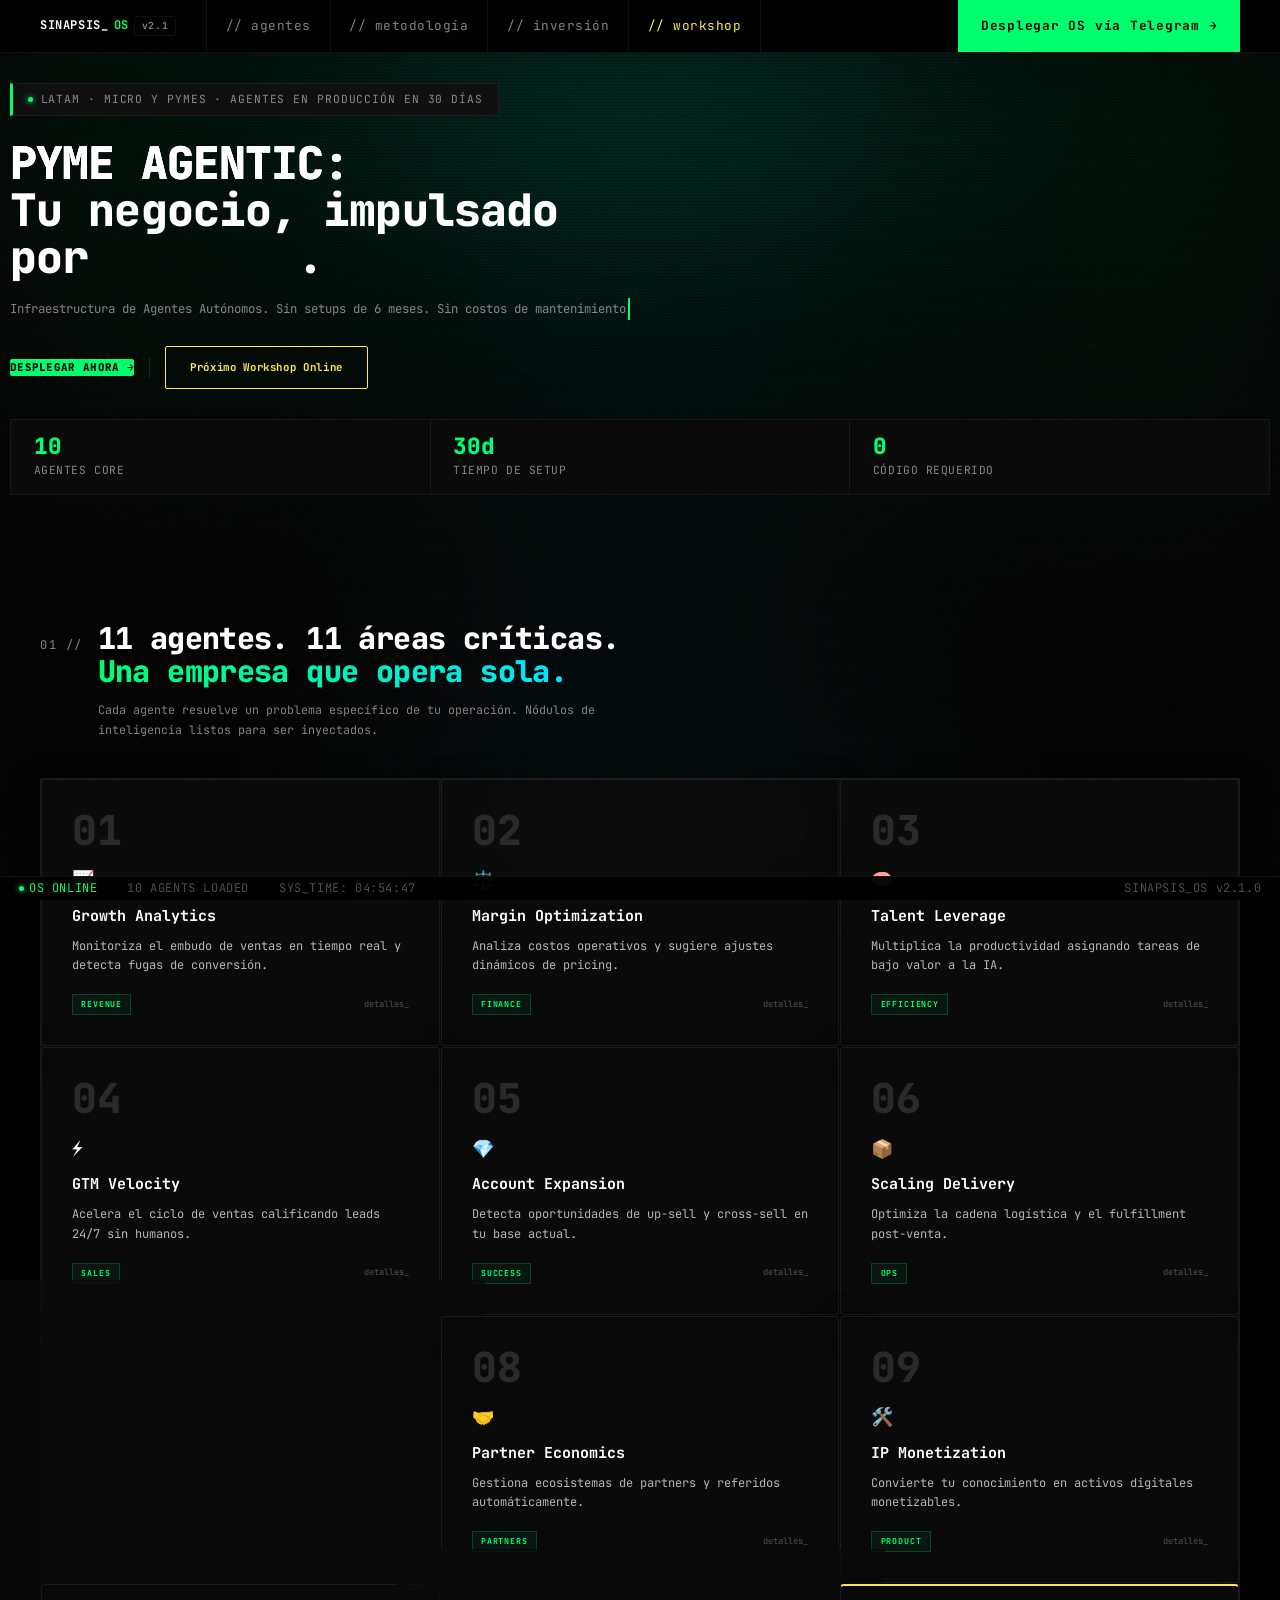
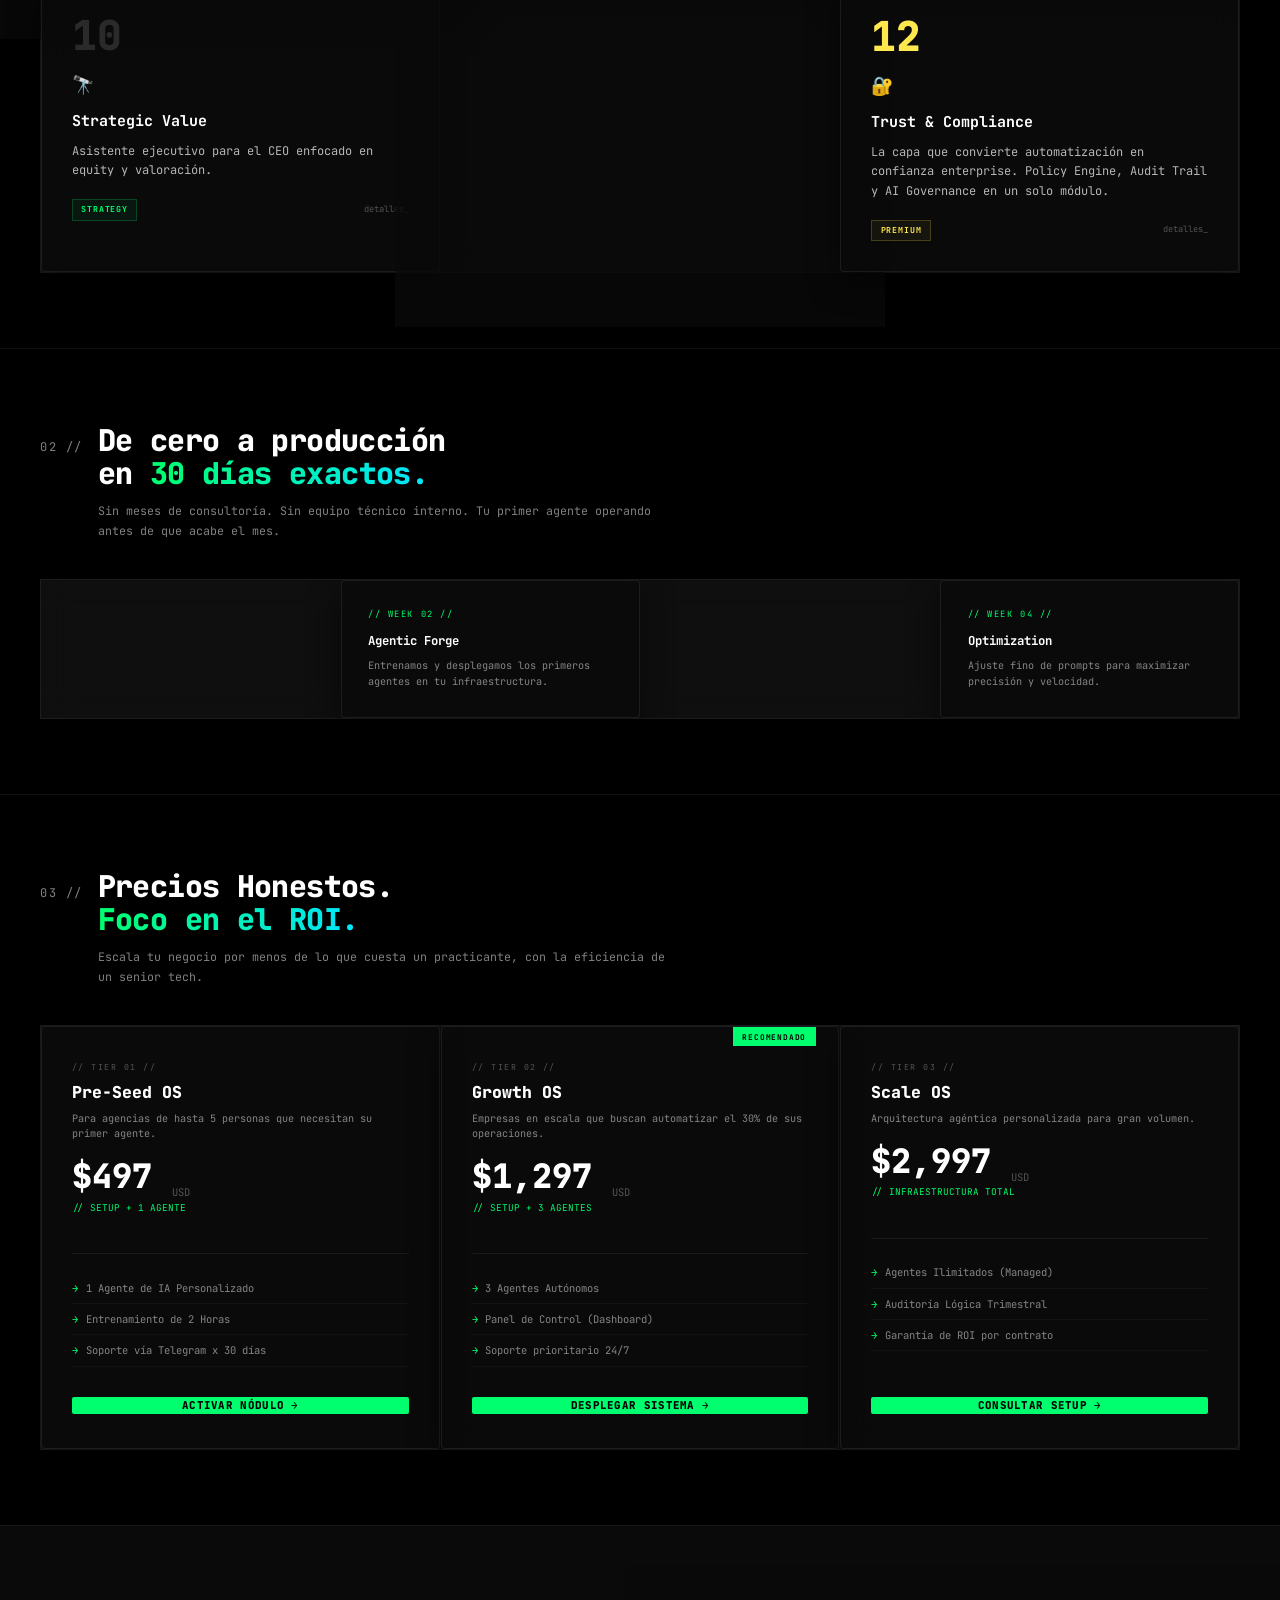
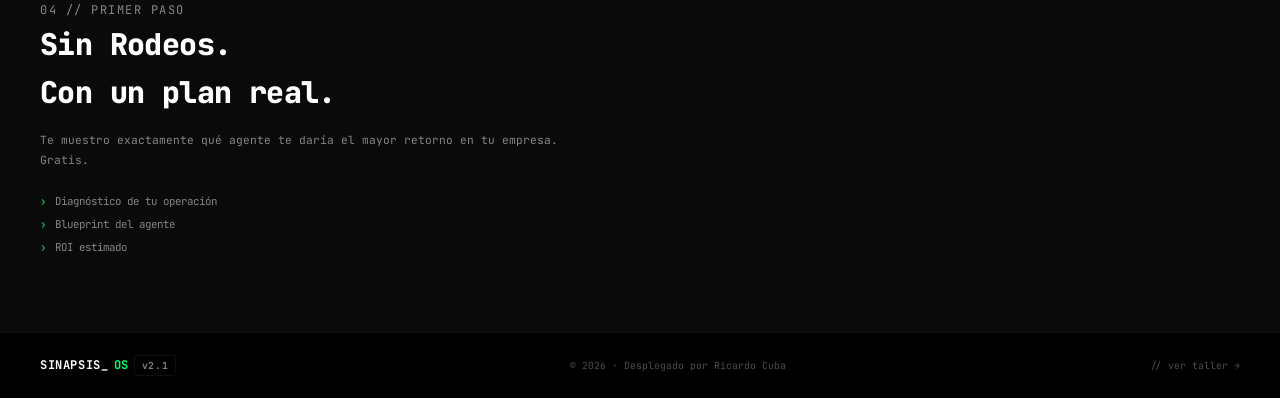
==== commit 5a03741e: "feat: Agent 12 in grid + redesign workshop comparison & FAQ grids - index.html: replace "Construye t" ====
--- a/frontend/index.html
+++ b/frontend/index.html
@@ -182,14 +182,12 @@
                         <div class="a-footer"><span class="a-tag">Infra</span><span class="a-hint">detalles_</span>
                         </div>
                     </div>
-                    <!-- CTA CARD -->
-                    <div class="agent-card glass-card rv d3"
-                        style="border: 1px dashed var(--g) !important; display: flex; flex-direction: column; align-items: center; justify-content: center; text-align: center;">
-                        <h3 class="a-title" style="color: var(--g); font-size: 1.2rem;">Construye tu Nódulo</h3>
-                        <p class="a-desc" style="margin-bottom: 1.5rem;">Identifica qué agente tiene el mayor ROI para
-                            tu empresa hoy.</p>
-                        <a href="https://t.me/SinapsisAgente_bot" class="btn btn-premium" target="_blank"
-                            style="font-size: 0.75rem; padding: 0.8rem 1.4rem;">INICIAR DIAGNÓSTICO</a>
+                    <div class="agent-card glass-card scan-line-card rv d3" onclick="openAgent(12)" style="border-top: 2px solid var(--y) !important;">
+                        <div class="a-num" style="color: var(--y);">12</div>
+                        <div class="a-icon">🔐</div>
+                        <h3 class="a-title">Trust & Compliance</h3>
+                        <p class="a-desc">La capa que convierte automatización en confianza enterprise. Policy Engine, Audit Trail y AI Governance en un solo módulo.</p>
+                        <div class="a-footer"><span class="a-tag" style="color:var(--y); border-color:rgba(255,232,77,0.2); background:rgba(255,232,77,0.05);">PREMIUM</span><span class="a-hint">detalles_</span></div>
                     </div>
                 </div>
             </div>
@@ -397,7 +395,8 @@
             8: { tag: "PARTNERS", title: "Partner Economics", desc: "Administra red de afiliados y comisiones. Verifica cierres de ventas por referidos y liquida pagos automáticos.", roi: "+30%", save: "10h", pay: "1.5m" },
             9: { tag: "PRODUCT", title: "IP Monetization", desc: "Extrae insights de manuales y documentos internos para crear bases de conocimiento interactivas externas para clientes.", roi: "+40%", save: "25h", pay: "0.8m" },
             10: { tag: "STRATEGY", title: "Strategic Value", desc: "Consolida KPIs de todas las áreas en un reporte de valoración de empresa. Identifica activos intangibles para futuros levantamientos de capital.", roi: "+50%", save: "5h", pay: "6.0m" },
-            11: { tag: "INFRA", title: "Guardian OS", desc: "El nodo central de seguridad. Autentica y orquesta a todos los demás agentes mediante tokens, asegurando un entorno Zero-Trust y un audit log inmutable en MongoDB.", roi: "N/A", save: "100%", pay: "Day 1" }
+            11: { tag: "INFRA", title: "Guardian OS", desc: "El nodo central de seguridad. Autentica y orquesta a todos los demás agentes mediante tokens, asegurando un entorno Zero-Trust y un audit log inmutable en MongoDB.", roi: "N/A", save: "100%", pay: "Day 1" },
+            12: { tag: "PREMIUM", title: "Trust & Compliance Engine", desc: "Capa transversal de gobierno enterprise. Policy Engine dinámico, Audit Trail inmutable, Data Protection (GDPR/CCPA), AI Governance con explicabilidad y Compliance Dashboard en tiempo real.", roi: "+40%", save: "Auditable", pay: "Enterprise" }
         };
 
         function openAgent(id) {
--- a/frontend/commercial.css
+++ b/frontend/commercial.css
@@ -278,7 +278,32 @@
 .ticker-inner span { color: var(--g); }
 @keyframes ticker { from{transform:translateX(0);} to{transform:translateX(-50%);} }
 
-/* ===== PROBLEM GRID (OBSOLETE) ===== */
+/* ===== PROBLEM GRID ===== */
+.prob-grid {
+    display: grid;
+    grid-template-columns: repeat(2, 1fr);
+    gap: 1px;
+    background: var(--bline);
+    border: 1px solid var(--bline);
+    margin-top: 2rem;
+}
+.prob-item {
+    background: var(--b800);
+    padding: 2rem;
+    position: relative;
+}
+.prob-item h4 {
+    font-size: 0.85rem;
+    font-weight: 700;
+    color: var(--w);
+    margin-bottom: 0.75rem;
+    letter-spacing: 0.03em;
+}
+.prob-item p {
+    font-size: 0.72rem;
+    color: var(--w70);
+    line-height: 1.7;
+}
 
 /* ===== AGENT CARDS ===== */
 .agents-grid {
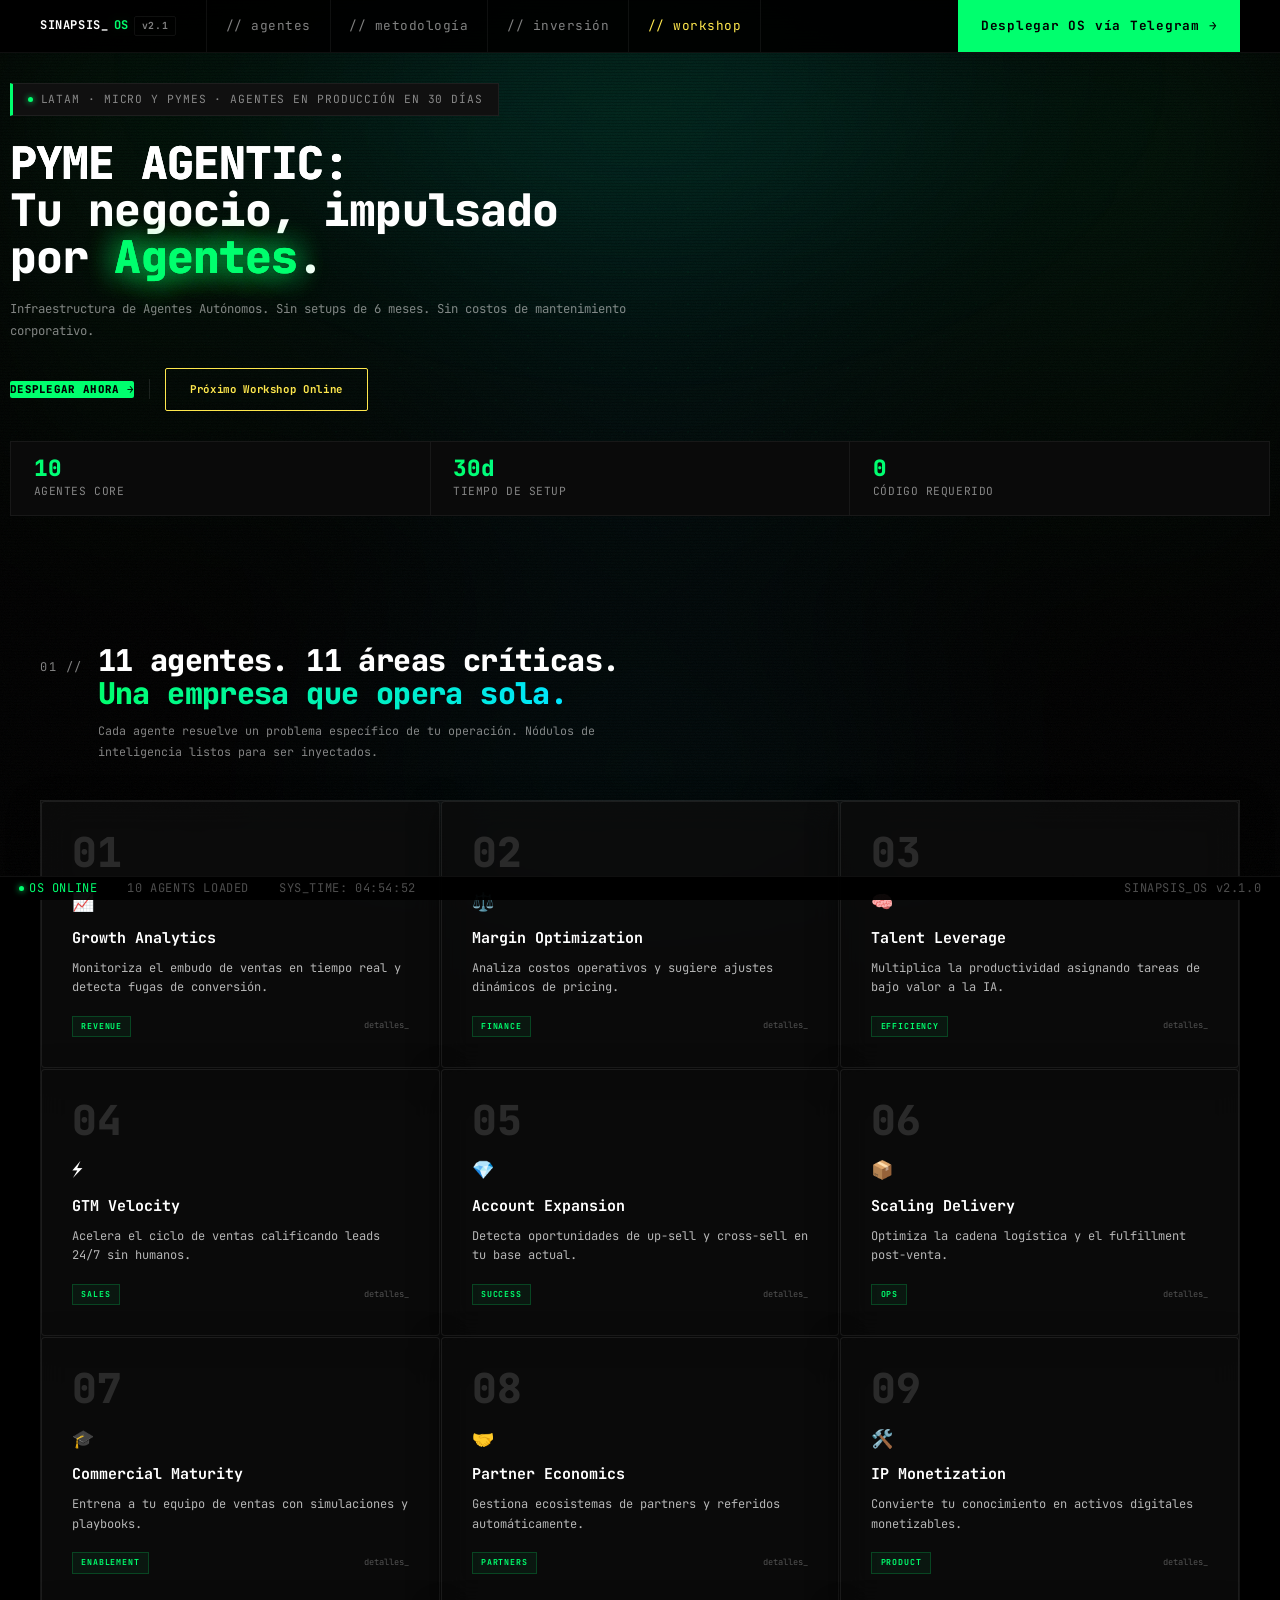
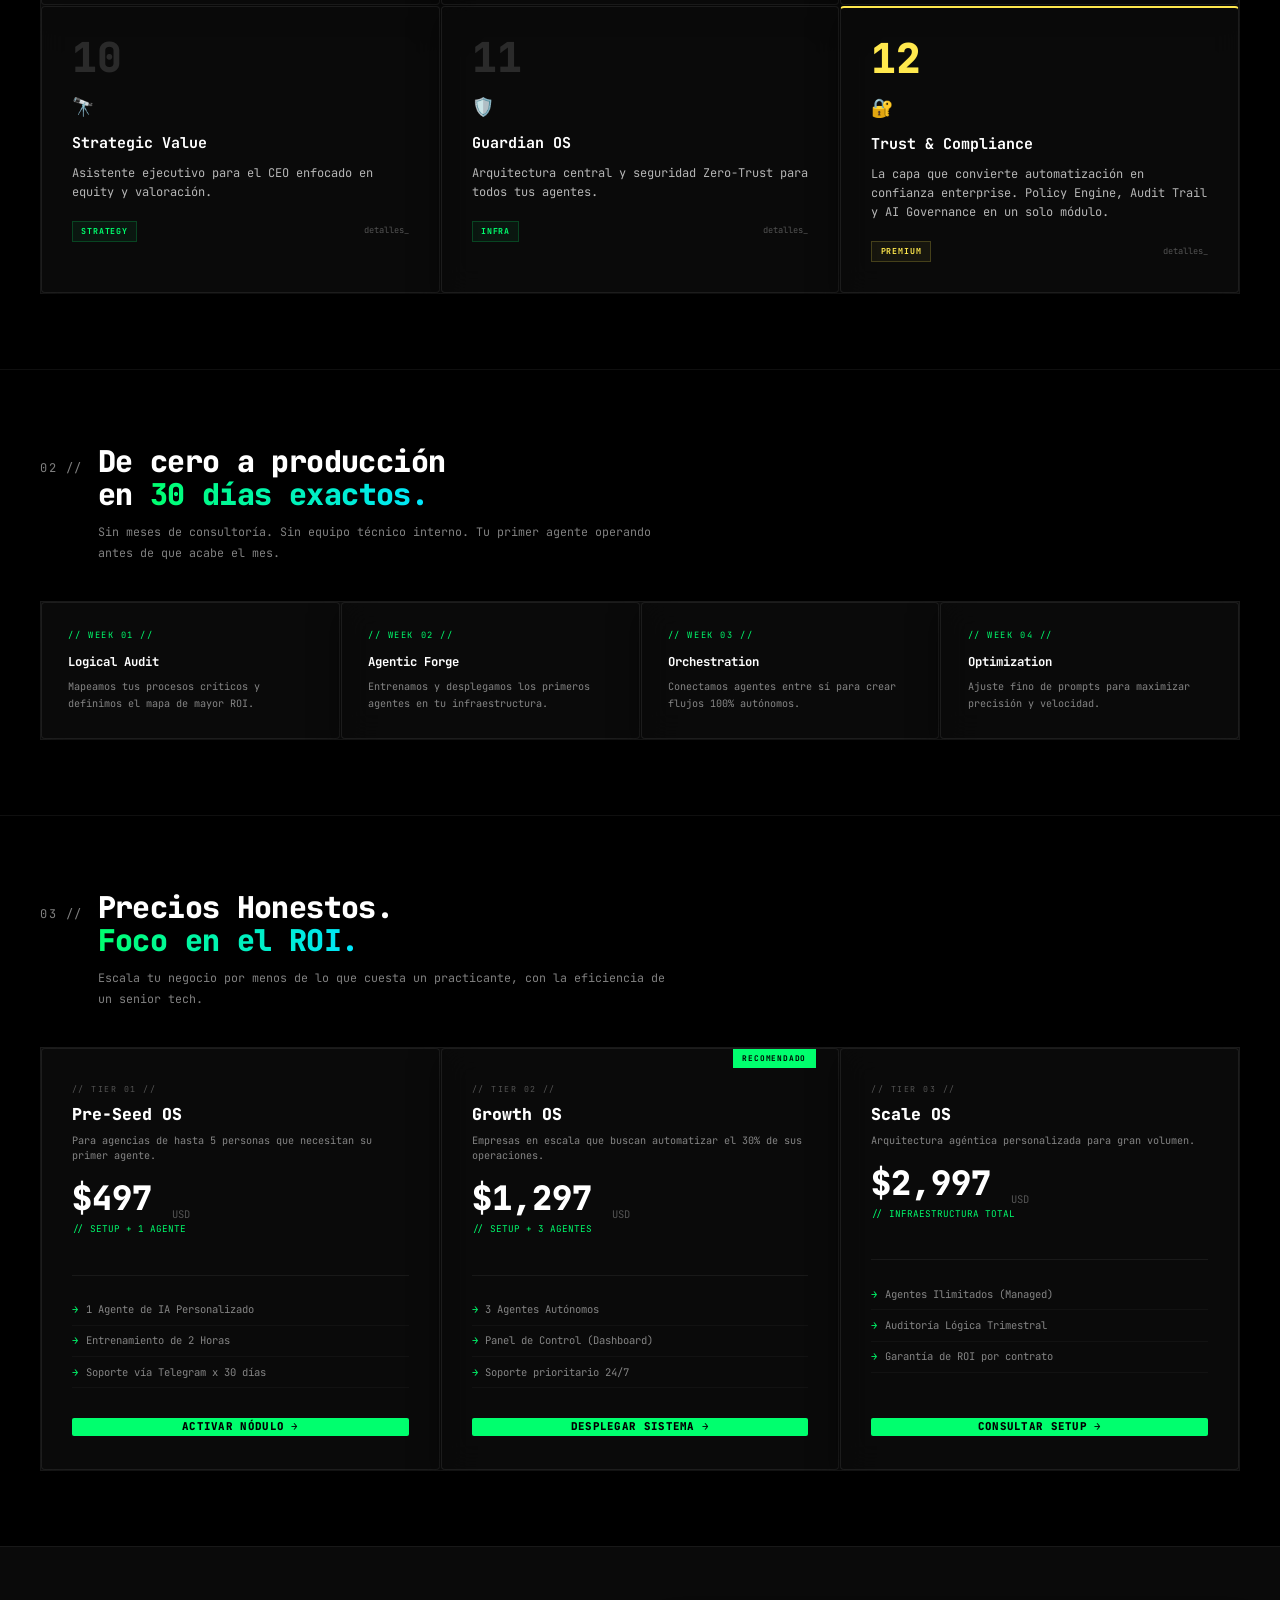
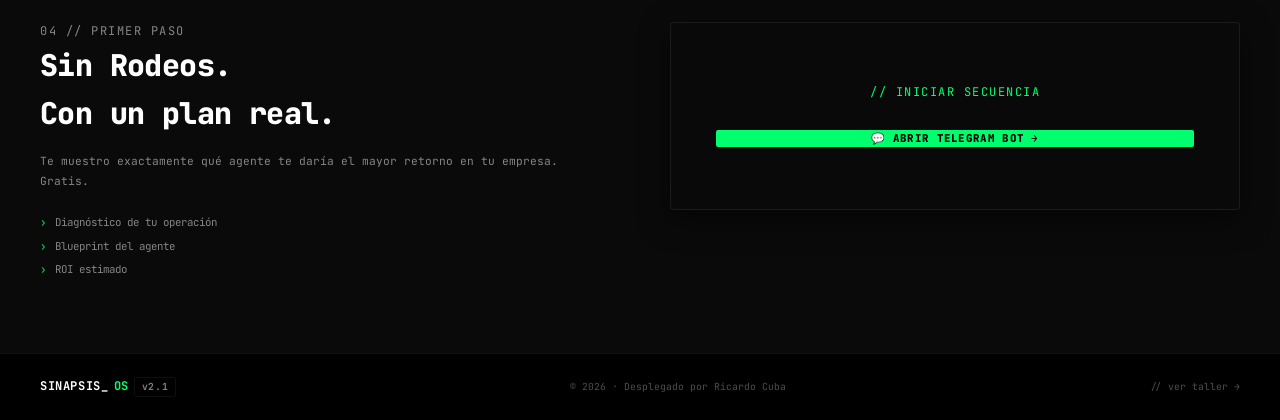
==== commit 0479df27: "fix: remove typing-line from hero subtitle to prevent text cutoff white-space: nowrap + overflow: hi" ====
--- a/frontend/index.html
+++ b/frontend/index.html
@@ -42,7 +42,7 @@
                 Tu negocio, impulsado<br>
                 por <em class="glitch-text" data-text="Agentes">Agentes</em>.
             </h1>
-            <p class="hero-sub typing-line">
+            <p class="hero-sub">
                 Infraestructura de Agentes Autónomos. Sin setups de 6 meses. Sin costos de mantenimiento corporativo.
             </p>
 
--- a/frontend/commercial.css
+++ b/frontend/commercial.css
@@ -28,6 +28,7 @@
     --y:       #ffe84d;      /* yellow accent */
 
     --grad:    linear-gradient(90deg, #00ff6e 0%, #00e5ff 100%);
+    --grad-45: linear-gradient(135deg, #00ff6e 0%, #00e5ff 100%);
 
     --w:       #ffffff;
     --w90:     rgba(255,255,255,0.90);
@@ -197,10 +198,9 @@
     margin-bottom: 1.25rem;
 }
 h1 em {
-    font-style: normal; background: var(--grad-45);
-    -webkit-background-clip: text; -webkit-text-fill-color: transparent;
-    background-clip: text;
-    filter: drop-shadow(0 0 20px rgba(0,255,110,0.3));
+    font-style: normal;
+    color: var(--g);
+    text-shadow: 0 0 30px rgba(0,255,110,0.5);
 }
 .hero-sub {
     font-size: 0.82rem; color: var(--w50); max-width: 620px;
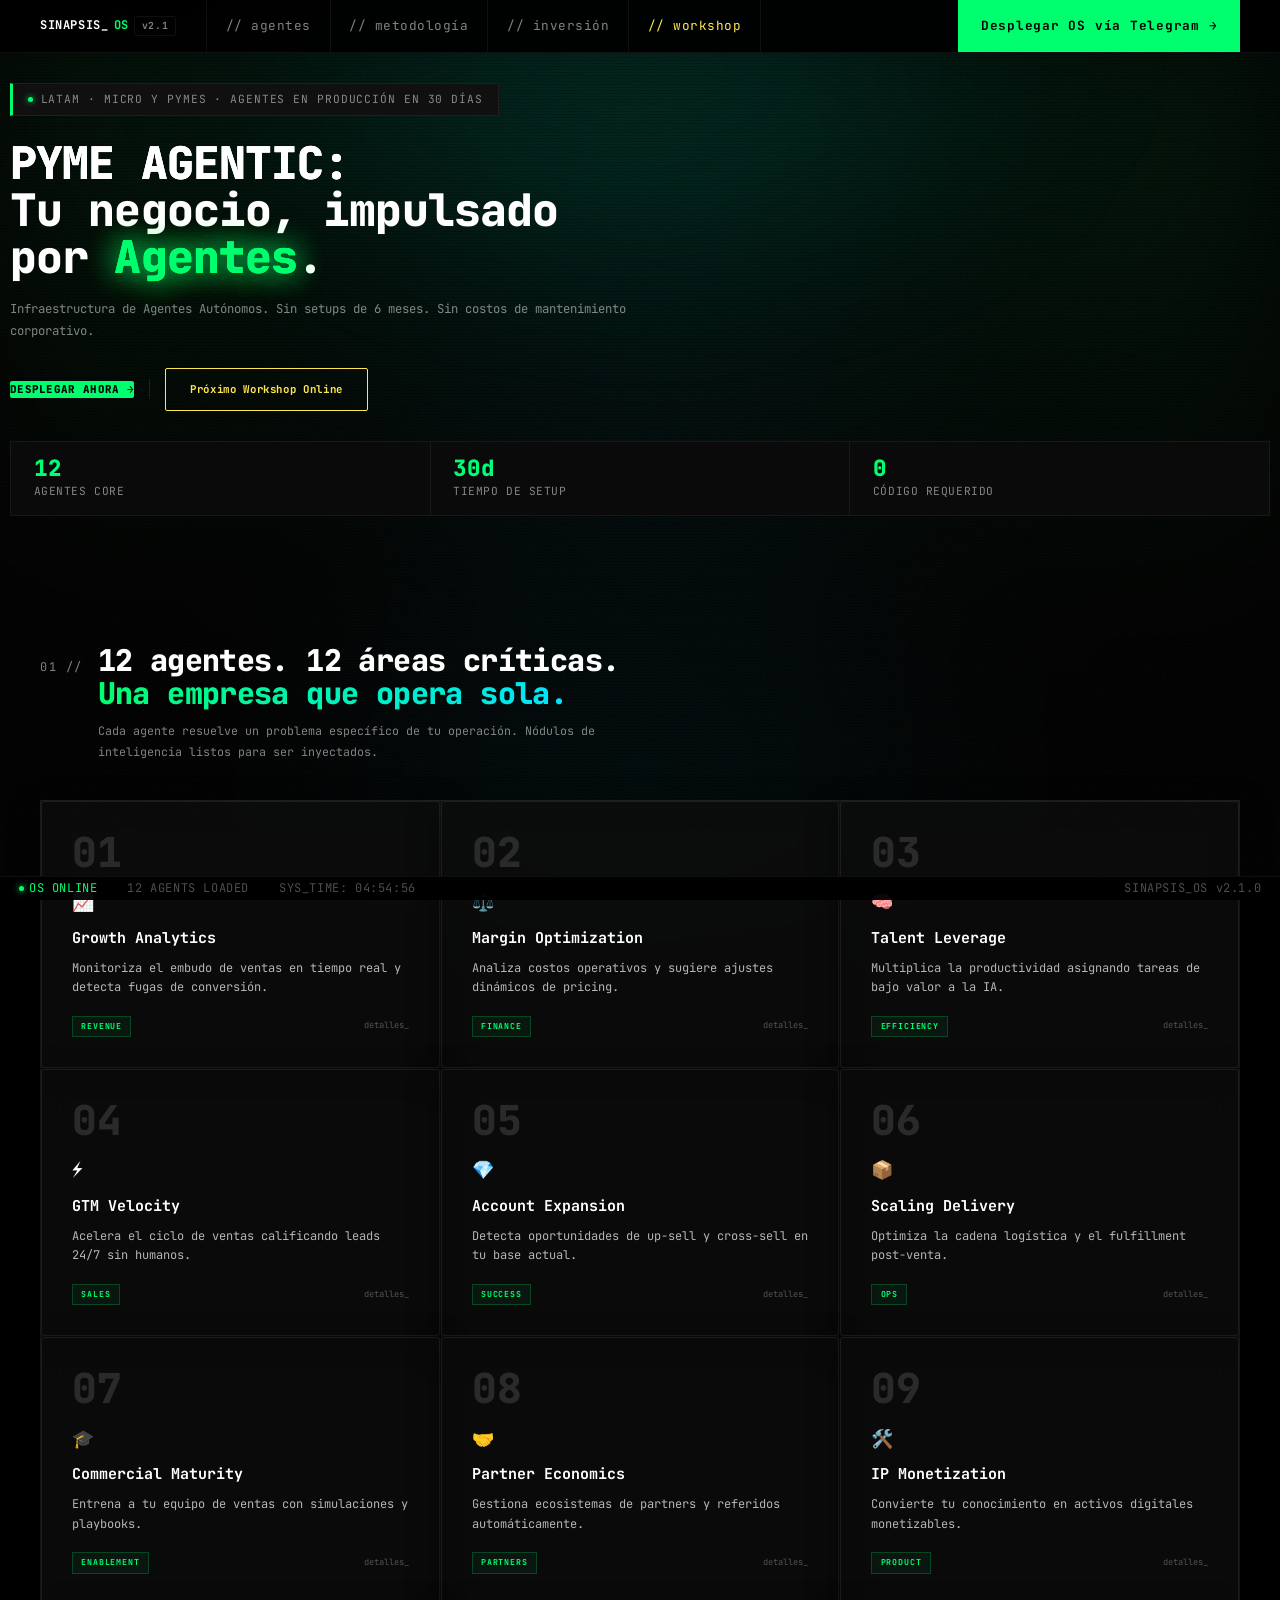
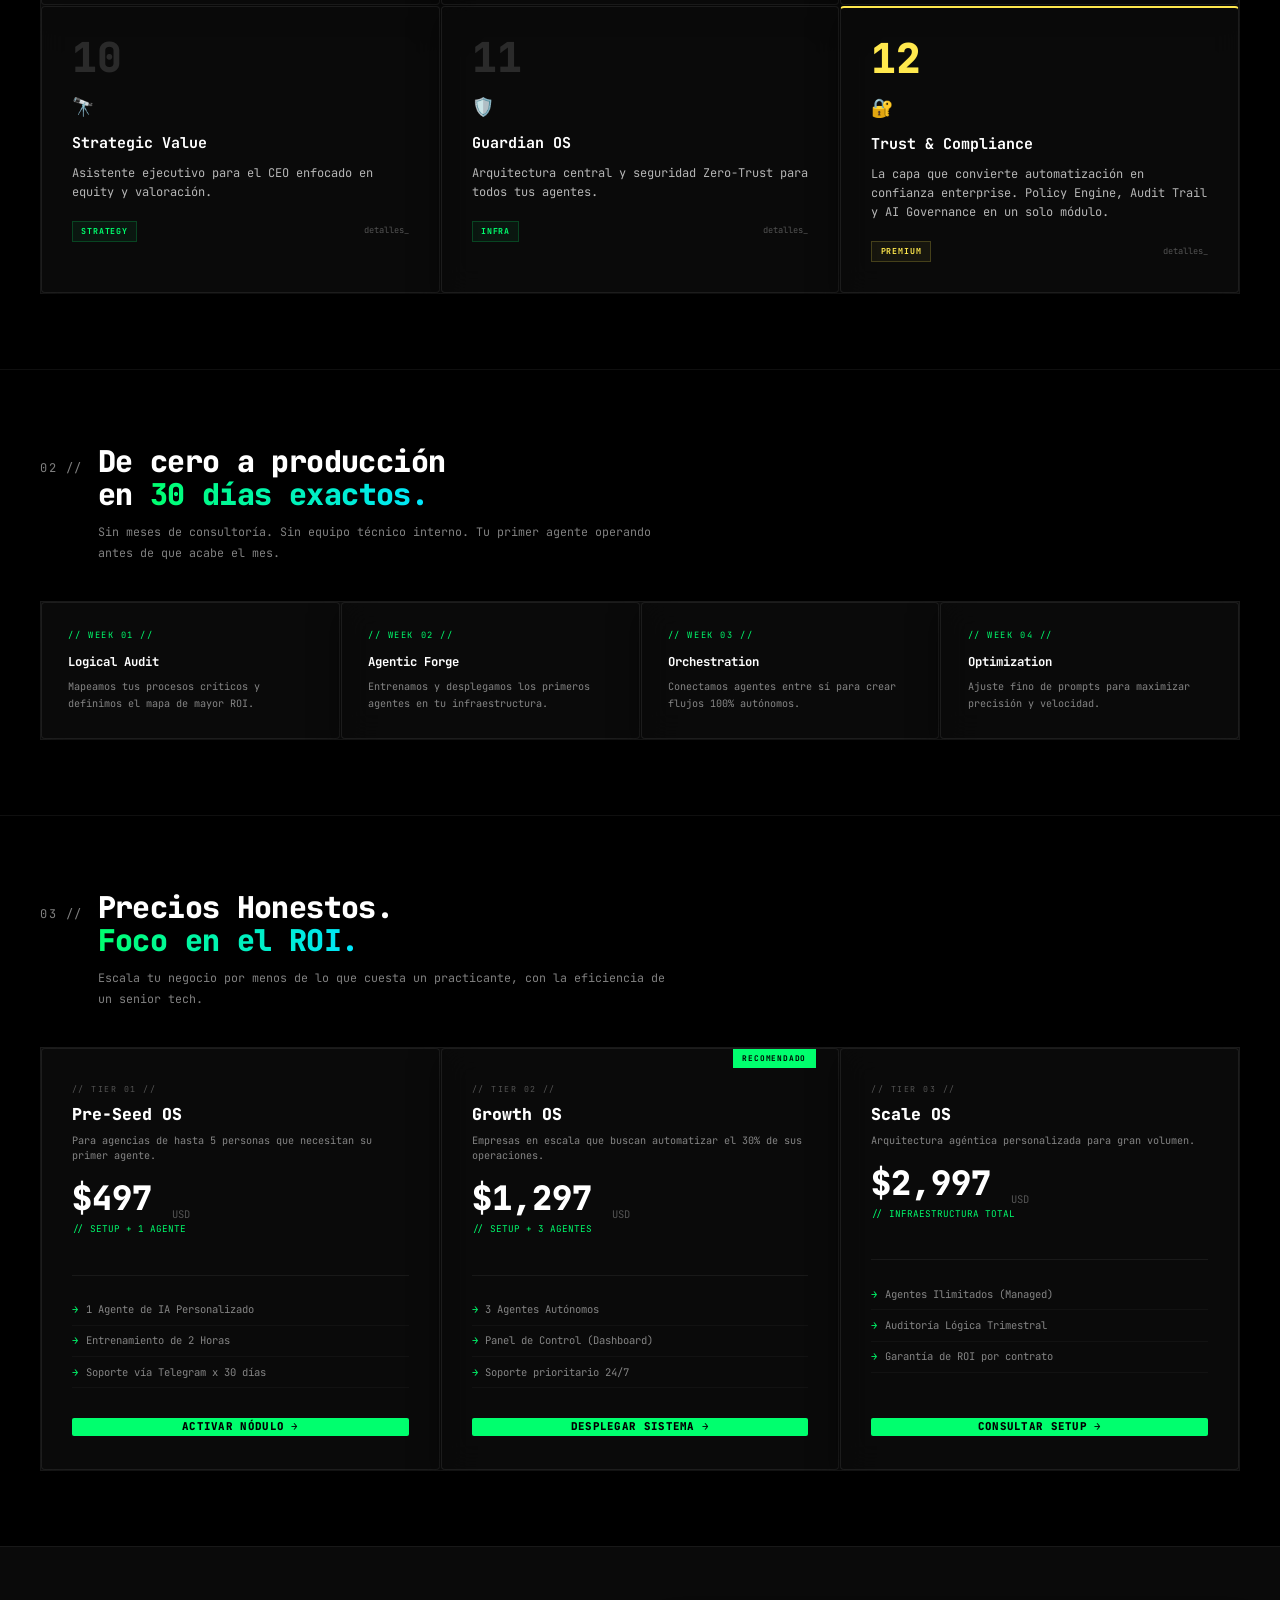
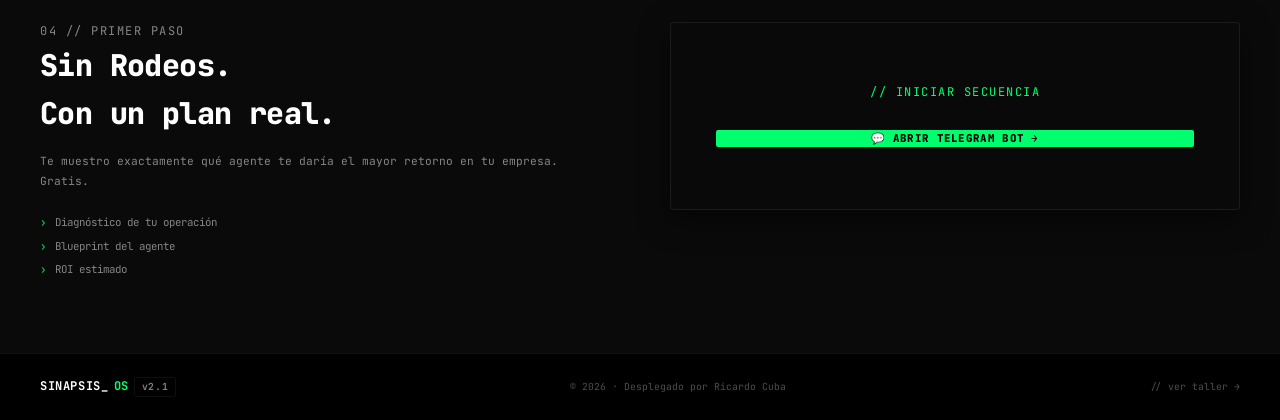
==== commit 071864d4: "fix: update all agent count references from 10/11 to 12 - Hero stats: 10 AGENTES CORE → 12 - Section" ====
--- a/frontend/index.html
+++ b/frontend/index.html
@@ -56,7 +56,7 @@
 
             <div class="hero-stats">
                 <div class="h-stat">
-                    <div class="h-stat-num">10</div>
+                    <div class="h-stat-num">12</div>
                     <div class="h-stat-lbl">AGENTES CORE</div>
                 </div>
                 <div class="h-stat">
@@ -76,7 +76,7 @@
                 <div class="s-hdr">
                     <span class="s-num">01 //</span>
                     <div>
-                        <h2 class="s-title">11 agentes. 11 áreas críticas.<br><em>Una empresa que opera sola.</em></h2>
+                        <h2 class="s-title">12 agentes. 12 áreas críticas.<br><em>Una empresa que opera sola.</em></h2>
                         <p class="s-sub">Cada agente resuelve un problema específico de tu operación. Nódulos de
                             inteligencia listos para ser inyectados.</p>
                     </div>
@@ -335,7 +335,7 @@
 
     <div class="statusbar">
         <span class="s-live">OS ONLINE</span>
-        <span>10 AGENTS LOADED</span>
+        <span>12 AGENTS LOADED</span>
         <span id="sb-time">SYS_TIME: --:--:--</span>
         <span class="ml">SINAPSIS_OS v2.1.0</span>
     </div>
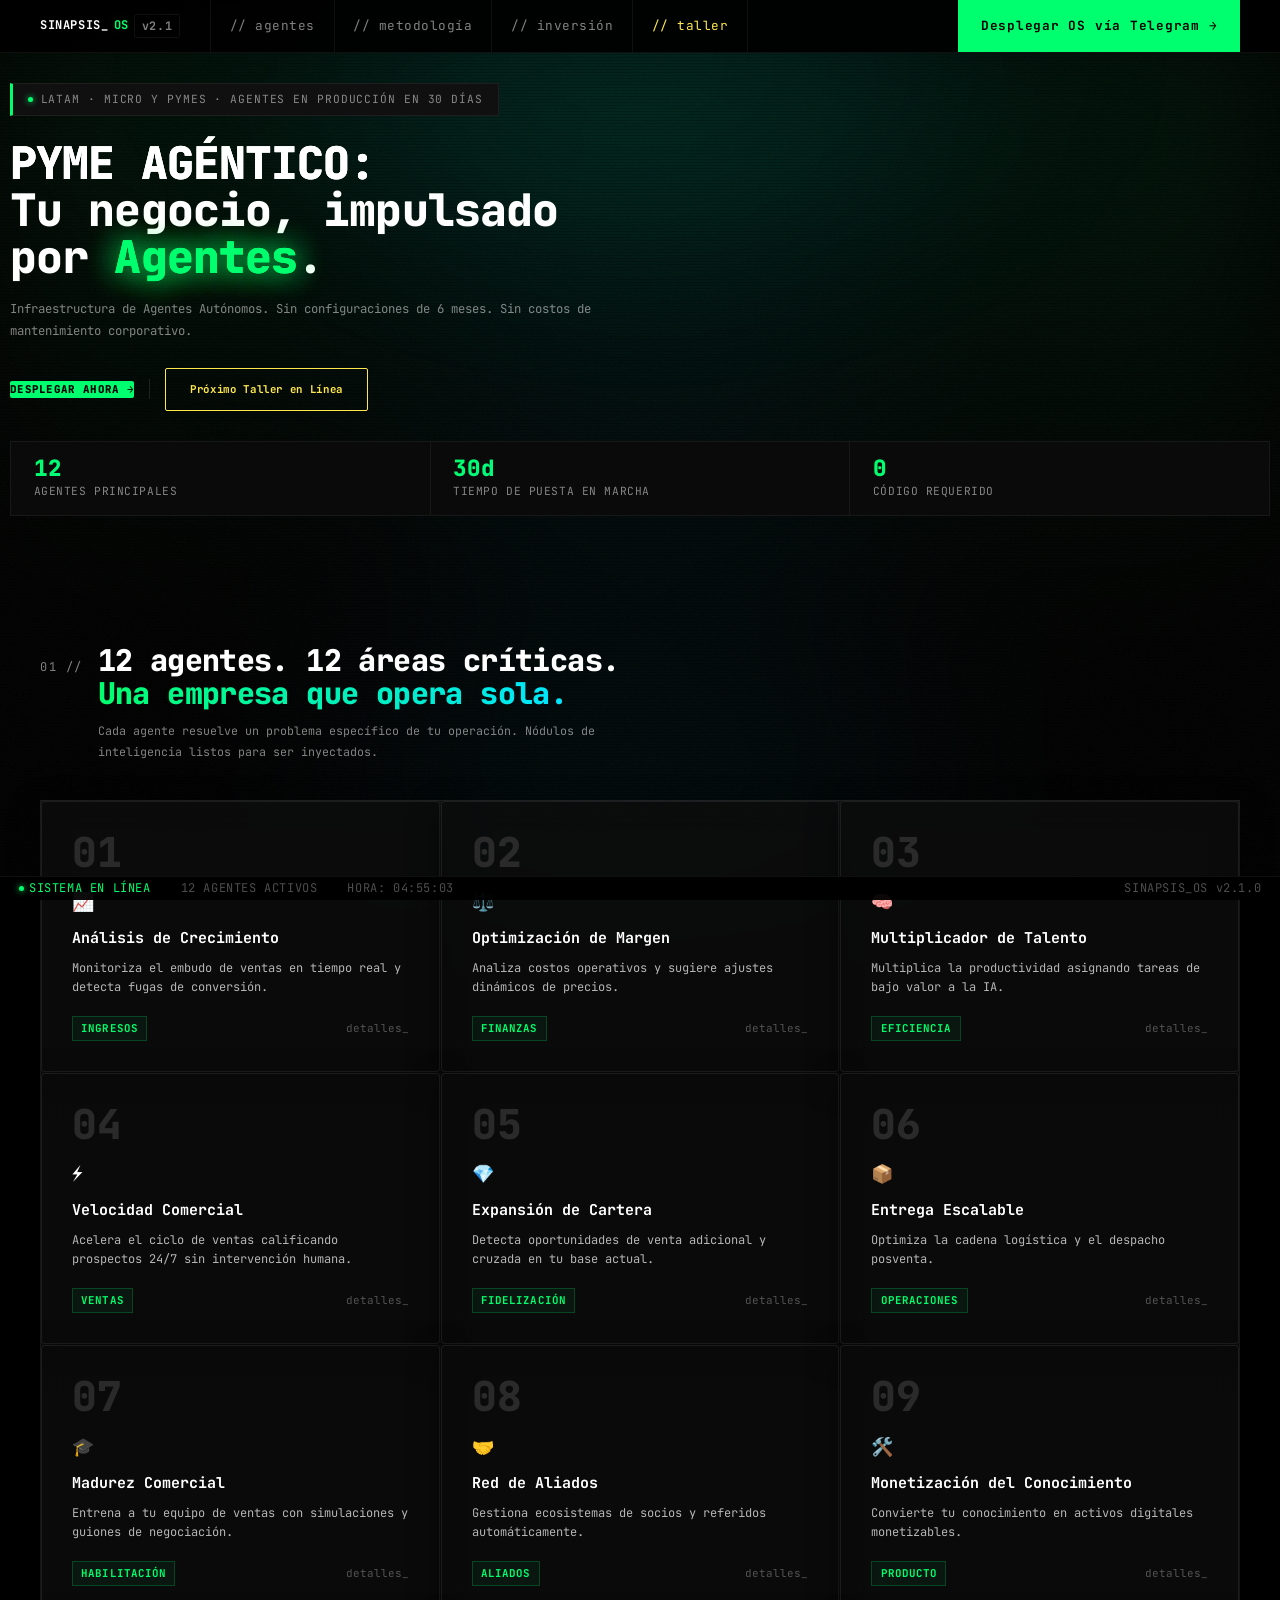
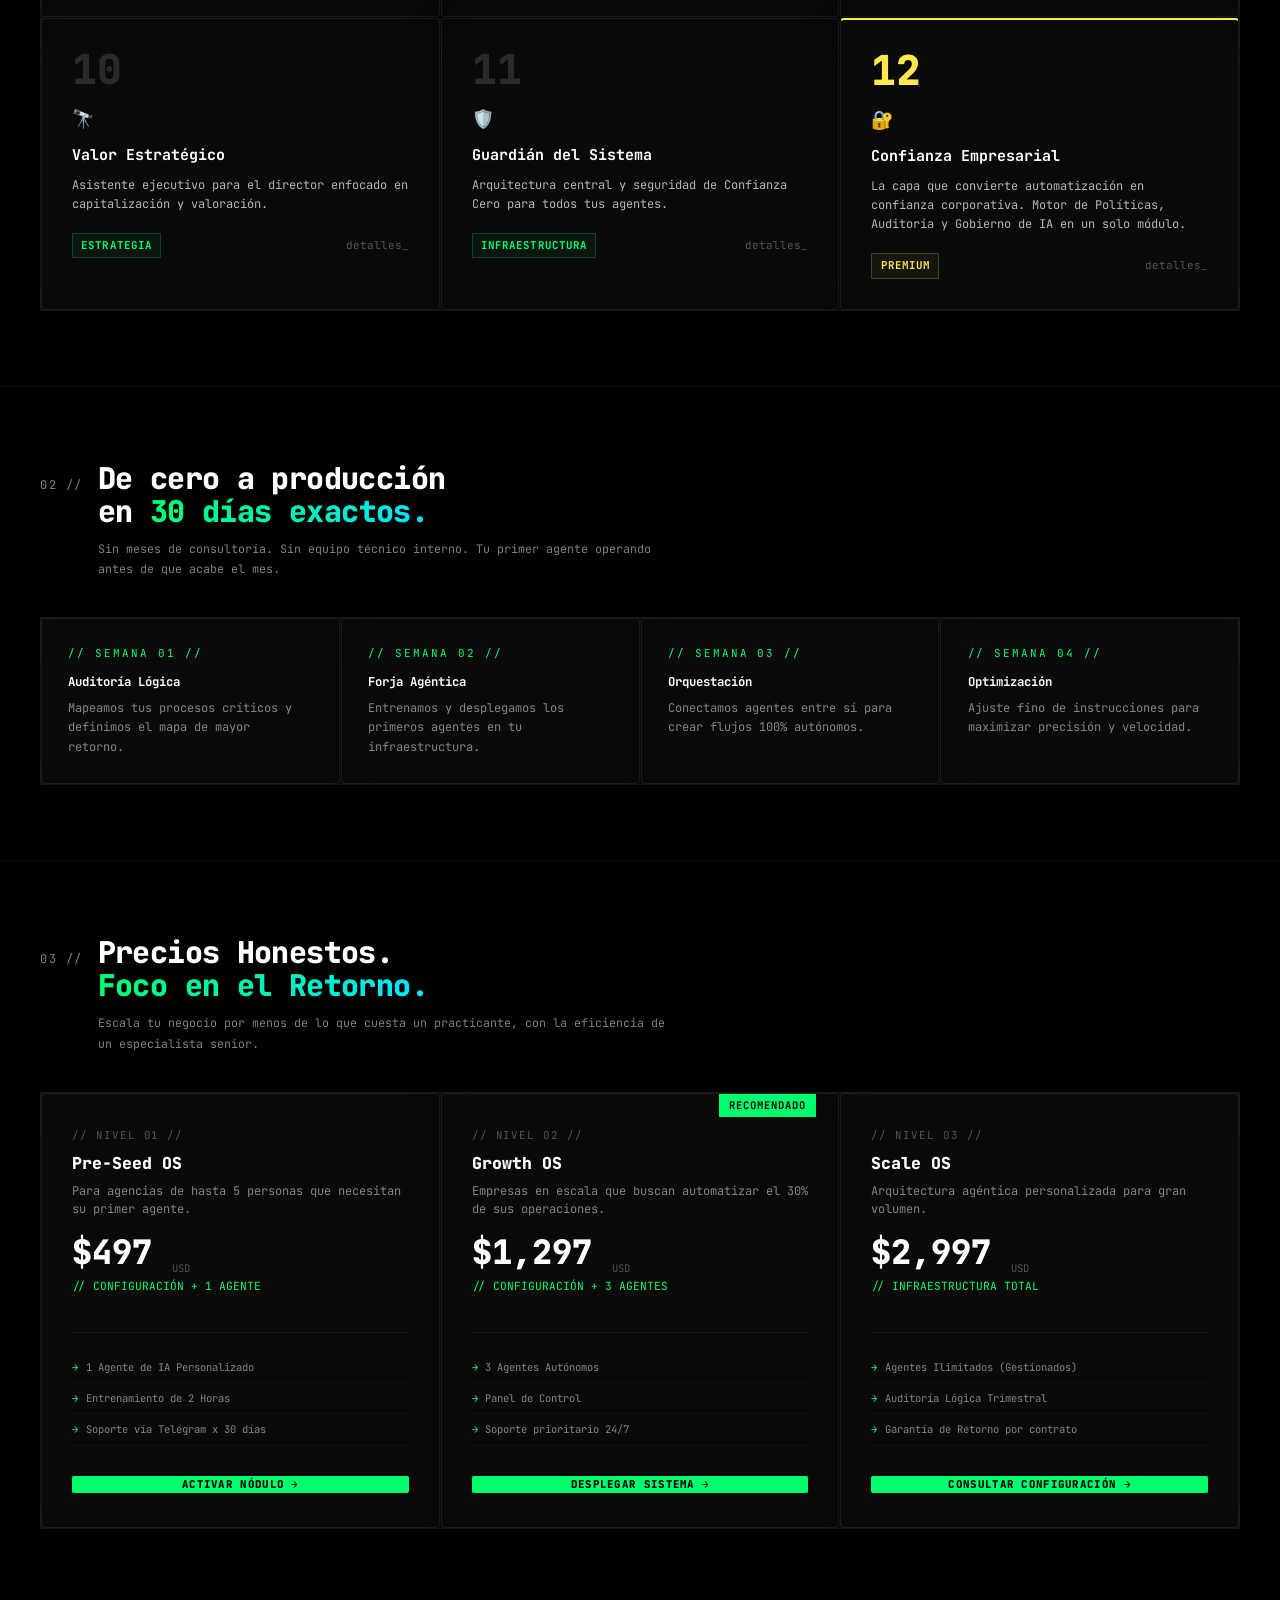
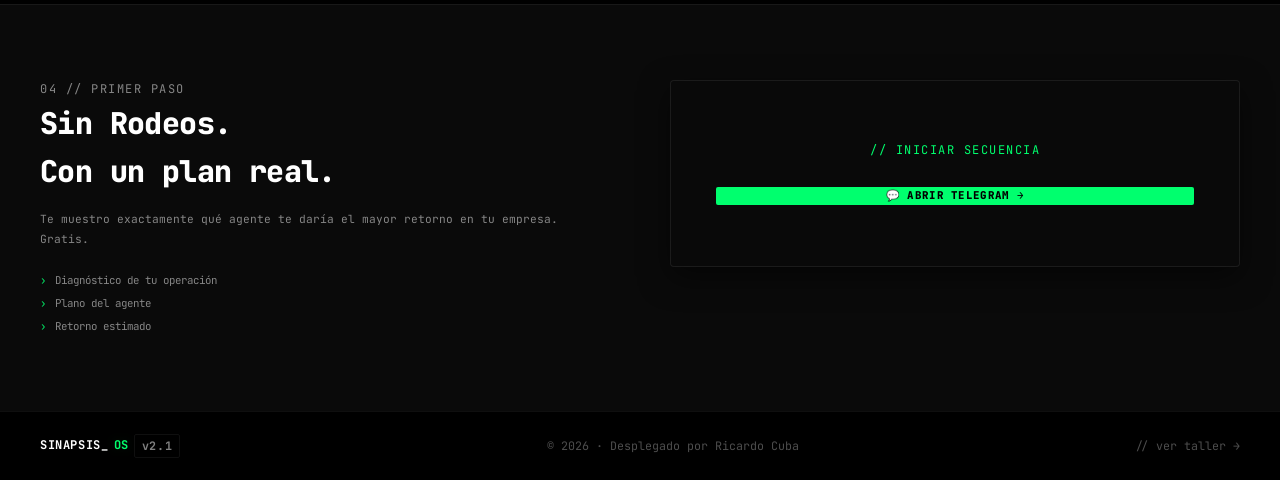
==== commit 2385b68f: "feat: full Spanish translation + increase small font sizes index.html: - All agent names, tags, moda" ====
--- a/frontend/index.html
+++ b/frontend/index.html
@@ -24,7 +24,7 @@
                 <a href="#agents" class="nav-link">// agentes</a>
                 <a href="#metodologia" class="nav-link">// metodología</a>
                 <a href="#paquetes" class="nav-link">// inversión</a>
-                <a href="workshop.html" class="nav-link" style="color:var(--y);">// workshop</a>
+                <a href="workshop.html" class="nav-link" style="color:var(--y);">// taller</a>
             </div>
             <a href="https://t.me/SinapsisAgente_bot" class="nav-cta">Desplegar OS vía Telegram →</a>
         </div>
@@ -38,30 +38,28 @@
                 LATAM · MICRO Y PYMES · AGENTES EN PRODUCCIÓN EN 30 DÍAS
             </div>
             <h1>
-                <span class="glitch-text" data-text="PYME AGENTIC:">PYME AGENTIC:</span><br>
+                <span class="glitch-text" data-text="PYME AGÉNTICO:">PYME AGÉNTICO:</span><br>
                 Tu negocio, impulsado<br>
                 por <em class="glitch-text" data-text="Agentes">Agentes</em>.
             </h1>
             <p class="hero-sub">
-                Infraestructura de Agentes Autónomos. Sin setups de 6 meses. Sin costos de mantenimiento corporativo.
+                Infraestructura de Agentes Autónomos. Sin configuraciones de 6 meses. Sin costos de mantenimiento corporativo.
             </p>
 
             <div class="hero-row">
                 <a href="https://t.me/SinapsisAgente_bot" class="btn btn-premium">Desplegar ahora →</a>
                 <div class="hero-separator"></div>
-                <a href="workshop.html" class="btn btn-o" style="border-color:var(--y); color:var(--y);">Próximo
-                    Workshop
-                    Online</a>
+                <a href="workshop.html" class="btn btn-o" style="border-color:var(--y); color:var(--y);">Próximo Taller en Línea</a>
             </div>
 
             <div class="hero-stats">
                 <div class="h-stat">
                     <div class="h-stat-num">12</div>
-                    <div class="h-stat-lbl">AGENTES CORE</div>
+                    <div class="h-stat-lbl">AGENTES PRINCIPALES</div>
                 </div>
                 <div class="h-stat">
                     <div class="h-stat-num">30d</div>
-                    <div class="h-stat-lbl">TIEMPO DE SETUP</div>
+                    <div class="h-stat-lbl">TIEMPO DE PUESTA EN MARCHA</div>
                 </div>
                 <div class="h-stat">
                     <div class="h-stat-num">0</div>
@@ -83,110 +81,100 @@
                 </div>
 
                 <div class="agents-grid">
-                    <!-- AGENT 01 -->
+                    <!-- AGENTE 01 -->
                     <div class="agent-card glass-card scan-line-card rv" onclick="openAgent(1)">
                         <div class="a-num">01</div>
                         <div class="a-icon">📈</div>
-                        <h3 class="a-title">Growth Analytics</h3>
-                        <p class="a-desc">Monitoriza el embudo de ventas en tiempo real y detecta fugas de conversión.
-                        </p>
-                        <div class="a-footer"><span class="a-tag">Revenue</span><span class="a-hint">detalles_</span>
-                        </div>
-                    </div>
-                    <!-- AGENT 02 -->
+                        <h3 class="a-title">Análisis de Crecimiento</h3>
+                        <p class="a-desc">Monitoriza el embudo de ventas en tiempo real y detecta fugas de conversión.</p>
+                        <div class="a-footer"><span class="a-tag">Ingresos</span><span class="a-hint">detalles_</span></div>
+                    </div>
+                    <!-- AGENTE 02 -->
                     <div class="agent-card glass-card scan-line-card rv d1" onclick="openAgent(2)">
                         <div class="a-num">02</div>
                         <div class="a-icon">⚖️</div>
-                        <h3 class="a-title">Margin Optimization</h3>
-                        <p class="a-desc">Analiza costos operativos y sugiere ajustes dinámicos de pricing.</p>
-                        <div class="a-footer"><span class="a-tag">Finance</span><span class="a-hint">detalles_</span>
-                        </div>
-                    </div>
-                    <!-- AGENT 03 -->
+                        <h3 class="a-title">Optimización de Margen</h3>
+                        <p class="a-desc">Analiza costos operativos y sugiere ajustes dinámicos de precios.</p>
+                        <div class="a-footer"><span class="a-tag">Finanzas</span><span class="a-hint">detalles_</span></div>
+                    </div>
+                    <!-- AGENTE 03 -->
                     <div class="agent-card glass-card scan-line-card rv d2" onclick="openAgent(3)">
                         <div class="a-num">03</div>
                         <div class="a-icon">🧠</div>
-                        <h3 class="a-title">Talent Leverage</h3>
+                        <h3 class="a-title">Multiplicador de Talento</h3>
                         <p class="a-desc">Multiplica la productividad asignando tareas de bajo valor a la IA.</p>
-                        <div class="a-footer"><span class="a-tag">Efficiency</span><span class="a-hint">detalles_</span>
-                        </div>
-                    </div>
-                    <!-- AGENT 04 -->
+                        <div class="a-footer"><span class="a-tag">Eficiencia</span><span class="a-hint">detalles_</span></div>
+                    </div>
+                    <!-- AGENTE 04 -->
                     <div class="agent-card glass-card scan-line-card rv d3" onclick="openAgent(4)">
                         <div class="a-num">04</div>
                         <div class="a-icon">⚡</div>
-                        <h3 class="a-title">GTM Velocity</h3>
-                        <p class="a-desc">Acelera el ciclo de ventas calificando leads 24/7 sin humanos.</p>
-                        <div class="a-footer"><span class="a-tag">Sales</span><span class="a-hint">detalles_</span>
-                        </div>
-                    </div>
-                    <!-- AGENT 05 -->
+                        <h3 class="a-title">Velocidad Comercial</h3>
+                        <p class="a-desc">Acelera el ciclo de ventas calificando prospectos 24/7 sin intervención humana.</p>
+                        <div class="a-footer"><span class="a-tag">Ventas</span><span class="a-hint">detalles_</span></div>
+                    </div>
+                    <!-- AGENTE 05 -->
                     <div class="agent-card glass-card scan-line-card rv" onclick="openAgent(5)">
                         <div class="a-num">05</div>
                         <div class="a-icon">💎</div>
-                        <h3 class="a-title">Account Expansion</h3>
-                        <p class="a-desc">Detecta oportunidades de up-sell y cross-sell en tu base actual.</p>
-                        <div class="a-footer"><span class="a-tag">Success</span><span class="a-hint">detalles_</span>
-                        </div>
-                    </div>
-                    <!-- AGENT 06 -->
+                        <h3 class="a-title">Expansión de Cartera</h3>
+                        <p class="a-desc">Detecta oportunidades de venta adicional y cruzada en tu base actual.</p>
+                        <div class="a-footer"><span class="a-tag">Fidelización</span><span class="a-hint">detalles_</span></div>
+                    </div>
+                    <!-- AGENTE 06 -->
                     <div class="agent-card glass-card scan-line-card rv d1" onclick="openAgent(6)">
                         <div class="a-num">06</div>
                         <div class="a-icon">📦</div>
-                        <h3 class="a-title">Scaling Delivery</h3>
-                        <p class="a-desc">Optimiza la cadena logística y el fulfillment post-venta.</p>
-                        <div class="a-footer"><span class="a-tag">Ops</span><span class="a-hint">detalles_</span></div>
-                    </div>
-                    <!-- AGENT 07 -->
+                        <h3 class="a-title">Entrega Escalable</h3>
+                        <p class="a-desc">Optimiza la cadena logística y el despacho posventa.</p>
+                        <div class="a-footer"><span class="a-tag">Operaciones</span><span class="a-hint">detalles_</span></div>
+                    </div>
+                    <!-- AGENTE 07 -->
                     <div class="agent-card glass-card scan-line-card rv d2" onclick="openAgent(7)">
                         <div class="a-num">07</div>
                         <div class="a-icon">🎓</div>
-                        <h3 class="a-title">Commercial Maturity</h3>
-                        <p class="a-desc">Entrena a tu equipo de ventas con simulaciones y playbooks.</p>
-                        <div class="a-footer"><span class="a-tag">Enablement</span><span class="a-hint">detalles_</span>
-                        </div>
-                    </div>
-                    <!-- AGENT 08 -->
+                        <h3 class="a-title">Madurez Comercial</h3>
+                        <p class="a-desc">Entrena a tu equipo de ventas con simulaciones y guiones de negociación.</p>
+                        <div class="a-footer"><span class="a-tag">Habilitación</span><span class="a-hint">detalles_</span></div>
+                    </div>
+                    <!-- AGENTE 08 -->
                     <div class="agent-card glass-card scan-line-card rv d3" onclick="openAgent(8)">
                         <div class="a-num">08</div>
                         <div class="a-icon">🤝</div>
-                        <h3 class="a-title">Partner Economics</h3>
-                        <p class="a-desc">Gestiona ecosistemas de partners y referidos automáticamente.</p>
-                        <div class="a-footer"><span class="a-tag">Partners</span><span class="a-hint">detalles_</span>
-                        </div>
-                    </div>
-                    <!-- AGENT 09 -->
+                        <h3 class="a-title">Red de Aliados</h3>
+                        <p class="a-desc">Gestiona ecosistemas de socios y referidos automáticamente.</p>
+                        <div class="a-footer"><span class="a-tag">Aliados</span><span class="a-hint">detalles_</span></div>
+                    </div>
+                    <!-- AGENTE 09 -->
                     <div class="agent-card glass-card scan-line-card rv" onclick="openAgent(9)">
                         <div class="a-num">09</div>
                         <div class="a-icon">🛠️</div>
-                        <h3 class="a-title">IP Monetization</h3>
+                        <h3 class="a-title">Monetización del Conocimiento</h3>
                         <p class="a-desc">Convierte tu conocimiento en activos digitales monetizables.</p>
-                        <div class="a-footer"><span class="a-tag">Product</span><span class="a-hint">detalles_</span>
-                        </div>
-                    </div>
-                    <!-- AGENT 10 -->
+                        <div class="a-footer"><span class="a-tag">Producto</span><span class="a-hint">detalles_</span></div>
+                    </div>
+                    <!-- AGENTE 10 -->
                     <div class="agent-card glass-card scan-line-card rv d1" onclick="openAgent(10)">
                         <div class="a-num">10</div>
                         <div class="a-icon">🔭</div>
-                        <h3 class="a-title">Strategic Value</h3>
-                        <p class="a-desc">Asistente ejecutivo para el CEO enfocado en equity y valoración.</p>
-                        <div class="a-footer"><span class="a-tag">Strategy</span><span class="a-hint">detalles_</span>
-                        </div>
-                    </div>
-                    <!-- AGENT 11 -->
+                        <h3 class="a-title">Valor Estratégico</h3>
+                        <p class="a-desc">Asistente ejecutivo para el director enfocado en capitalización y valoración.</p>
+                        <div class="a-footer"><span class="a-tag">Estrategia</span><span class="a-hint">detalles_</span></div>
+                    </div>
+                    <!-- AGENTE 11 -->
                     <div class="agent-card glass-card scan-line-card rv d2" onclick="openAgent(11)">
                         <div class="a-num">11</div>
                         <div class="a-icon">🛡️</div>
-                        <h3 class="a-title">Guardian OS</h3>
-                        <p class="a-desc">Arquitectura central y seguridad Zero-Trust para todos tus agentes.</p>
-                        <div class="a-footer"><span class="a-tag">Infra</span><span class="a-hint">detalles_</span>
-                        </div>
-                    </div>
+                        <h3 class="a-title">Guardián del Sistema</h3>
+                        <p class="a-desc">Arquitectura central y seguridad de Confianza Cero para todos tus agentes.</p>
+                        <div class="a-footer"><span class="a-tag">Infraestructura</span><span class="a-hint">detalles_</span></div>
+                    </div>
+                    <!-- AGENTE 12 -->
                     <div class="agent-card glass-card scan-line-card rv d3" onclick="openAgent(12)" style="border-top: 2px solid var(--y) !important;">
                         <div class="a-num" style="color: var(--y);">12</div>
                         <div class="a-icon">🔐</div>
-                        <h3 class="a-title">Trust & Compliance</h3>
-                        <p class="a-desc">La capa que convierte automatización en confianza enterprise. Policy Engine, Audit Trail y AI Governance en un solo módulo.</p>
+                        <h3 class="a-title">Confianza Empresarial</h3>
+                        <p class="a-desc">La capa que convierte automatización en confianza corporativa. Motor de Políticas, Auditoría y Gobierno de IA en un solo módulo.</p>
                         <div class="a-footer"><span class="a-tag" style="color:var(--y); border-color:rgba(255,232,77,0.2); background:rgba(255,232,77,0.05);">PREMIUM</span><span class="a-hint">detalles_</span></div>
                     </div>
                 </div>
@@ -208,24 +196,24 @@
                 </div>
                 <div class="method-grid">
                     <div class="m-step glass-card scan-line-card rv">
-                        <div class="m-week">WEEK 01 //</div>
-                        <h4>Logical Audit</h4>
-                        <p>Mapeamos tus procesos críticos y definimos el mapa de mayor ROI.</p>
+                        <div class="m-week">SEMANA 01 //</div>
+                        <h4>Auditoría Lógica</h4>
+                        <p>Mapeamos tus procesos críticos y definimos el mapa de mayor retorno.</p>
                     </div>
                     <div class="m-step glass-card scan-line-card rv d1">
-                        <div class="m-week">WEEK 02 //</div>
-                        <h4>Agentic Forge</h4>
+                        <div class="m-week">SEMANA 02 //</div>
+                        <h4>Forja Agéntica</h4>
                         <p>Entrenamos y desplegamos los primeros agentes en tu infraestructura.</p>
                     </div>
                     <div class="m-step glass-card scan-line-card rv d2">
-                        <div class="m-week">WEEK 03 //</div>
-                        <h4>Orchestration</h4>
+                        <div class="m-week">SEMANA 03 //</div>
+                        <h4>Orquestación</h4>
                         <p>Conectamos agentes entre sí para crear flujos 100% autónomos.</p>
                     </div>
                     <div class="m-step glass-card scan-line-card rv d3">
-                        <div class="m-week">WEEK 04 //</div>
-                        <h4>Optimization</h4>
-                        <p>Ajuste fino de prompts para maximizar precisión y velocidad.</p>
+                        <div class="m-week">SEMANA 04 //</div>
+                        <h4>Optimización</h4>
+                        <p>Ajuste fino de instrucciones para maximizar precisión y velocidad.</p>
                     </div>
                 </div>
             </div>
@@ -239,62 +227,57 @@
                 <div class="s-hdr">
                     <span class="s-num">03 //</span>
                     <div>
-                        <h2 class="s-title">Precios Honestos.<br><em>Foco en el ROI.</em></h2>
+                        <h2 class="s-title">Precios Honestos.<br><em>Foco en el Retorno.</em></h2>
                         <p class="s-sub">Escala tu negocio por menos de lo que cuesta un practicante, con la eficiencia
-                            de un senior tech.</p>
+                            de un especialista senior.</p>
                     </div>
                 </div>
                 <div class="pkg-grid">
-                    <!-- TIER 01 -->
+                    <!-- NIVEL 01 -->
                     <div class="pkg glass-card scan-line-card rv">
-                        <div class="pkg-tier">TIER 01 //</div>
+                        <div class="pkg-tier">NIVEL 01 //</div>
                         <h3 class="pkg-name">Pre-Seed OS</h3>
                         <p class="pkg-who">Para agencias de hasta 5 personas que necesitan su primer agente.</p>
                         <div class="pkg-price">$497 <sub>USD</sub></div>
-                        <div class="pkg-ret">// SETUP + 1 AGENTE</div>
+                        <div class="pkg-ret">// CONFIGURACIÓN + 1 AGENTE</div>
                         <hr class="pd">
                         <ul class="pkg-feat">
                             <li>1 Agente de IA Personalizado</li>
                             <li>Entrenamiento de 2 Horas</li>
                             <li>Soporte vía Telegram x 30 días</li>
                         </ul>
-                        <a href="https://t.me/SinapsisAgente_bot?start=tier01" class="btn btn-premium btn-full">Activar
-                            Nódulo →</a>
-                    </div>
-                    <!-- TIER 02 -->
+                        <a href="https://t.me/SinapsisAgente_bot?start=tier01" class="btn btn-premium btn-full">Activar Nódulo →</a>
+                    </div>
+                    <!-- NIVEL 02 -->
                     <div class="pkg glass-card scan-line-card rv d1 hot">
                         <div class="pkg-badge">RECOMENDADO</div>
-                        <div class="pkg-tier">TIER 02 //</div>
+                        <div class="pkg-tier">NIVEL 02 //</div>
                         <h3 class="pkg-name">Growth OS</h3>
                         <p class="pkg-who">Empresas en escala que buscan automatizar el 30% de sus operaciones.</p>
                         <div class="pkg-price">$1,297 <sub>USD</sub></div>
-                        <div class="pkg-ret">// SETUP + 3 AGENTES</div>
+                        <div class="pkg-ret">// CONFIGURACIÓN + 3 AGENTES</div>
                         <hr class="pd">
                         <ul class="pkg-feat">
                             <li>3 Agentes Autónomos</li>
-                            <li>Panel de Control (Dashboard)</li>
+                            <li>Panel de Control</li>
                             <li>Soporte prioritario 24/7</li>
                         </ul>
-                        <a href="https://t.me/SinapsisAgente_bot?start=tier02"
-                            class="btn btn-premium btn-full">Desplegar
-                            Sistema →</a>
-                    </div>
-                    <!-- TIER 03 -->
+                        <a href="https://t.me/SinapsisAgente_bot?start=tier02" class="btn btn-premium btn-full">Desplegar Sistema →</a>
+                    </div>
+                    <!-- NIVEL 03 -->
                     <div class="pkg glass-card scan-line-card rv d2">
-                        <div class="pkg-tier">TIER 03 //</div>
+                        <div class="pkg-tier">NIVEL 03 //</div>
                         <h3 class="pkg-name">Scale OS</h3>
                         <p class="pkg-who">Arquitectura agéntica personalizada para gran volumen.</p>
                         <div class="pkg-price">$2,997 <sub>USD</sub></div>
                         <div class="pkg-ret">// INFRAESTRUCTURA TOTAL</div>
                         <hr class="pd">
                         <ul class="pkg-feat">
-                            <li>Agentes Ilimitados (Managed)</li>
+                            <li>Agentes Ilimitados (Gestionados)</li>
                             <li>Auditoría Lógica Trimestral</li>
-                            <li>Garantía de ROI por contrato</li>
+                            <li>Garantía de Retorno por contrato</li>
                         </ul>
-                        <a href="https://t.me/SinapsisAgente_bot?start=tier03"
-                            class="btn btn-premium btn-full">Consultar
-                            Setup →</a>
+                        <a href="https://t.me/SinapsisAgente_bot?start=tier03" class="btn btn-premium btn-full">Consultar Configuración →</a>
                     </div>
                 </div>
             </div>
@@ -309,15 +292,15 @@
                     <p>Te muestro exactamente qué agente te daría el mayor retorno en tu empresa. Gratis.</p>
                     <ul class="c-checks">
                         <li><span>›</span> Diagnóstico de tu operación</li>
-                        <li><span>›</span> Blueprint del agente</li>
-                        <li><span>›</span> ROI estimado</li>
+                        <li><span>›</span> Plano del agente</li>
+                        <li><span>›</span> Retorno estimado</li>
                     </ul>
                 </div>
                 <div class="c-form glass-card">
                     <div style="text-align:center; padding: 2rem 1rem;">
                         <div class="s-num" style="margin-bottom:1.5rem; color:var(--g);">// INICIAR SECUENCIA</div>
                         <a href="https://t.me/SinapsisAgente_bot" target="_blank" class="btn btn-premium btn-full">
-                            💬 ABRIR TELEGRAM BOT →
+                            💬 ABRIR TELEGRAM →
                         </a>
                     </div>
                 </div>
@@ -334,36 +317,36 @@
     </footer>
 
     <div class="statusbar">
-        <span class="s-live">OS ONLINE</span>
-        <span>12 AGENTS LOADED</span>
-        <span id="sb-time">SYS_TIME: --:--:--</span>
+        <span class="s-live">SISTEMA EN LÍNEA</span>
+        <span>12 AGENTES ACTIVOS</span>
+        <span id="sb-time">HORA: --:--:--</span>
         <span class="ml">SINAPSIS_OS v2.1.0</span>
     </div>
 
-    <!-- MODAL POPUP (AGENT DETAILS) -->
+    <!-- MODAL POPUP (DETALLES DEL AGENTE) -->
     <div class="modal-ov" id="modal-ov">
         <div class="modal-box">
             <div class="m-bar">
                 <span class="m-dot r"></span><span class="m-dot a"></span><span class="m-dot g"></span>
-                <span class="m-title" id="m-id">AGENT_LOG</span>
-                <button class="m-close" onclick="closeModal()">CLOSE_</button>
+                <span class="m-title" id="m-id">REGISTRO_AGENTE</span>
+                <button class="m-close" onclick="closeModal()">CERRAR_</button>
             </div>
             <div class="m-body">
-                <div class="m-tag" id="m-tag">FINANCE</div>
-                <h2 class="m-title-2" id="m-title">Margin Optimization</h2>
+                <div class="m-tag" id="m-tag">FINANZAS</div>
+                <h2 class="m-title-2" id="m-title">Optimización de Margen</h2>
                 <p class="m-desc" id="m-desc">Analizando costos operativos en tiempo real...</p>
                 <div class="m-kpis">
                     <div class="kpi">
                         <div class="kpi-v" id="kpi-roi">+22%</div>
-                        <div class="kpi-l">EST. ROI @ 90D</div>
+                        <div class="kpi-l">RETORNO EST. 90 DÍAS</div>
                     </div>
                     <div class="kpi">
                         <div class="kpi-v" id="kpi-save">12h</div>
-                        <div class="kpi-l">HOURS / WK</div>
+                        <div class="kpi-l">HORAS / SEMANA</div>
                     </div>
                     <div class="kpi">
                         <div class="kpi-v" id="kpi-pay">2.4m</div>
-                        <div class="kpi-l">PAYBACK</div>
+                        <div class="kpi-l">RECUPERACIÓN</div>
                     </div>
                 </div>
                 <a href="https://t.me/SinapsisAgente_bot" class="btn btn-premium btn-full">DESPLEGAR AGENTE →</a>
@@ -372,38 +355,37 @@
     </div>
 
     <script>
-        // Clock
+        // Reloj
         setInterval(() => {
-            document.getElementById('sb-time').textContent = `SYS_TIME: ${new Date().toLocaleTimeString('es-PE', { hour12: false })}`;
+            document.getElementById('sb-time').textContent = `HORA: ${new Date().toLocaleTimeString('es-PE', { hour12: false })}`;
         }, 1000);
 
-        // Scroll reveal
+        // Animación al hacer scroll
         const rio = new IntersectionObserver(entries => {
             entries.forEach(e => { if (e.isIntersecting) e.target.classList.add('on'); });
         }, { threshold: 0.15 });
         document.querySelectorAll('.rv').forEach(el => rio.observe(el));
 
-        // Modal Logic
+        // Lógica del modal
         const agents = {
-            1: { tag: "REVENUE", title: "Growth Analytics", desc: "Monitoriza el embudo de ventas en tiempo real. Identifica cuellos de botella en el checkout y orquesta alertas de recuperación de carrito vía WhatsApp.", roi: "+18%", save: "10h", pay: "1.5m" },
-            2: { tag: "FINANCE", title: "Margin Optimization", desc: "Analiza el costo de adquisición vs lifetime value. Sugiere ajustes de precios dinámicos y detecta anomalías en facturación de proveedores diariamente.", roi: "+22%", save: "12h", pay: "2.1m" },
-            3: { tag: "EFFICIENCY", title: "Talent Leverage", desc: "Procesa correos técnicos y tickets de soporte. Resuelve lo repetitivo y escala lo complejo a humanos, aumentando la capacidad del equipo sin contratar.", roi: "+35%", save: "15h", pay: "1.0m" },
-            4: { tag: "SALES", title: "GTM Velocity", desc: "Clasifica leads entrantes por potencial de cierre. Agenda llamadas directamente en el calendario del equipo y prepara briefs de venta personalizados.", roi: "+25%", save: "14h", pay: "1.8m" },
-            5: { tag: "SUCCESS", title: "Account Expansion", desc: "Analiza patrones de uso de clientes actuales. Predice el riesgo de cancelación (churn) y sugiere incentivos proactivos para retención.", roi: "+12%", save: "8h", pay: "3.2m" },
-            6: { tag: "OPS", title: "Scaling Delivery", desc: "Sincroniza inventarios con órdenes de compra. Predice quiebres de stock y genera órdenes de reposición para proveedores autorizados.", roi: "+20%", save: "20h", pay: "2.4m" },
-            7: { tag: "ENABLEMENT", title: "Commercial Maturity", desc: "Facilita playbooks de ventas interactivos. Califica el desempeño de llamadas de ventas y sugiere mejoras en el script en tiempo real.", roi: "+15%", save: "6h", pay: "4.0m" },
-            8: { tag: "PARTNERS", title: "Partner Economics", desc: "Administra red de afiliados y comisiones. Verifica cierres de ventas por referidos y liquida pagos automáticos.", roi: "+30%", save: "10h", pay: "1.5m" },
-            9: { tag: "PRODUCT", title: "IP Monetization", desc: "Extrae insights de manuales y documentos internos para crear bases de conocimiento interactivas externas para clientes.", roi: "+40%", save: "25h", pay: "0.8m" },
-            10: { tag: "STRATEGY", title: "Strategic Value", desc: "Consolida KPIs de todas las áreas en un reporte de valoración de empresa. Identifica activos intangibles para futuros levantamientos de capital.", roi: "+50%", save: "5h", pay: "6.0m" },
-            11: { tag: "INFRA", title: "Guardian OS", desc: "El nodo central de seguridad. Autentica y orquesta a todos los demás agentes mediante tokens, asegurando un entorno Zero-Trust y un audit log inmutable en MongoDB.", roi: "N/A", save: "100%", pay: "Day 1" },
-            12: { tag: "PREMIUM", title: "Trust & Compliance Engine", desc: "Capa transversal de gobierno enterprise. Policy Engine dinámico, Audit Trail inmutable, Data Protection (GDPR/CCPA), AI Governance con explicabilidad y Compliance Dashboard en tiempo real.", roi: "+40%", save: "Auditable", pay: "Enterprise" }
+            1: { tag: "INGRESOS", title: "Análisis de Crecimiento", desc: "Monitoriza el embudo de ventas en tiempo real. Identifica cuellos de botella en el proceso de compra y orquesta alertas de recuperación vía WhatsApp.", roi: "+18%", save: "10h", pay: "1.5m" },
+            2: { tag: "FINANZAS", title: "Optimización de Margen", desc: "Analiza el costo de adquisición vs valor de vida del cliente. Sugiere ajustes de precios dinámicos y detecta anomalías en facturación de proveedores diariamente.", roi: "+22%", save: "12h", pay: "2.1m" },
+            3: { tag: "EFICIENCIA", title: "Multiplicador de Talento", desc: "Procesa correos técnicos y tickets de soporte. Resuelve lo repetitivo y escala lo complejo a humanos, aumentando la capacidad del equipo sin contratar.", roi: "+35%", save: "15h", pay: "1.0m" },
+            4: { tag: "VENTAS", title: "Velocidad Comercial", desc: "Clasifica prospectos entrantes por potencial de cierre. Agenda llamadas directamente en el calendario del equipo y prepara resúmenes de venta personalizados.", roi: "+25%", save: "14h", pay: "1.8m" },
+            5: { tag: "FIDELIZACIÓN", title: "Expansión de Cartera", desc: "Analiza patrones de uso de clientes actuales. Predice el riesgo de cancelación y sugiere incentivos proactivos para retención.", roi: "+12%", save: "8h", pay: "3.2m" },
+            6: { tag: "OPERACIONES", title: "Entrega Escalable", desc: "Sincroniza inventarios con órdenes de compra. Predice quiebres de stock y genera órdenes de reposición para proveedores autorizados.", roi: "+20%", save: "20h", pay: "2.4m" },
+            7: { tag: "HABILITACIÓN", title: "Madurez Comercial", desc: "Facilita guiones de ventas interactivos. Califica el desempeño de llamadas comerciales y sugiere mejoras en el proceso en tiempo real.", roi: "+15%", save: "6h", pay: "4.0m" },
+            8: { tag: "ALIADOS", title: "Red de Aliados", desc: "Administra red de socios y comisiones. Verifica cierres de ventas por referidos y liquida pagos automáticamente.", roi: "+30%", save: "10h", pay: "1.5m" },
+            9: { tag: "PRODUCTO", title: "Monetización del Conocimiento", desc: "Extrae información valiosa de manuales y documentos internos para crear bases de conocimiento interactivas para clientes.", roi: "+40%", save: "25h", pay: "0.8m" },
+            10: { tag: "ESTRATEGIA", title: "Valor Estratégico", desc: "Consolida indicadores de todas las áreas en un reporte de valoración de empresa. Identifica activos intangibles para futuros levantamientos de capital.", roi: "+50%", save: "5h", pay: "6.0m" },
+            11: { tag: "INFRAESTRUCTURA", title: "Guardián del Sistema", desc: "El nodo central de seguridad. Autentica y orquesta a todos los demás agentes mediante tokens, asegurando un entorno de Confianza Cero y un registro de auditoría inmutable.", roi: "N/A", save: "100%", pay: "Día 1" },
+            12: { tag: "PREMIUM", title: "Confianza Empresarial", desc: "Capa transversal de gobierno corporativo. Motor de Políticas dinámico, Auditoría inmutable, Protección de Datos (RGPD/CCPA), Gobierno de IA con explicabilidad y Panel de Cumplimiento en tiempo real.", roi: "+40%", save: "Auditable", pay: "Empresa" }
         };
 
         function openAgent(id) {
             const a = agents[id];
-            // Format ID with leading zero if less than 10
             const formatId = id < 10 ? `0${id}` : id;
-            document.getElementById('m-id').textContent = `AGENT_${formatId}_LOG`;
+            document.getElementById('m-id').textContent = `AGENTE_${formatId}_REGISTRO`;
             document.getElementById('m-tag').textContent = a.tag;
             document.getElementById('m-title').textContent = a.title;
             document.getElementById('m-desc').textContent = a.desc;
@@ -419,4 +401,4 @@
     </script>
 </body>
 
-</html>+</html>
--- a/frontend/commercial.css
+++ b/frontend/commercial.css
@@ -142,7 +142,7 @@
 }
 .logo em { font-style: normal; color: var(--g); text-shadow: 0 0 12px var(--g-gl); }
 .logo .ver {
-    font-size: 0.65rem; color: var(--w50); border: 1px solid var(--bline);
+    font-size: 0.78rem; color: var(--w50); border: 1px solid var(--bline);
     padding: 0.1rem 0.45rem; border-radius: 2px;
 }
 .nav-links { display:flex; gap:0; align-items:center; flex:1; }
@@ -272,7 +272,7 @@
 .ticker-inner {
     display: flex; gap: 3rem; white-space: nowrap;
     animation: ticker 25s linear infinite;
-    font-size: 0.65rem; color: var(--w30);
+    font-size: 0.78rem; color: var(--w30);
     letter-spacing: 0.08em;
 }
 .ticker-inner span { color: var(--g); }
@@ -333,11 +333,11 @@
     margin-top: 1.25rem; position: relative; z-index: 1;
 }
 .a-tag {
-    font-size: 0.55rem; font-weight: 700; letter-spacing: 0.1em; text-transform: uppercase;
+    font-size: 0.72rem; font-weight: 700; letter-spacing: 0.1em; text-transform: uppercase;
     color: var(--g); border: 1px solid rgba(0,255,110,0.2);
     background: var(--g-dk); padding: 0.2rem 0.55rem;
 }
-.a-hint { font-size: 0.58rem; color: var(--w30); transition: color 0.2s; }
+.a-hint { font-size: 0.73rem; color: var(--w30); transition: color 0.2s; }
 .agent-card:hover .a-hint { color: var(--c); }
 
 /* ===== MODAL ===== */
@@ -367,16 +367,16 @@
 }
 .m-dot { width: 10px; height: 10px; border-radius: 50%; }
 .m-dot.r{background:#ff5f57;} .m-dot.a{background:#febc2e;} .m-dot.g{background:#28c840;}
-.m-title { flex: 1; text-align: center; font-size: 0.58rem; color: var(--w30); letter-spacing: 0.08em; }
+.m-title { flex: 1; text-align: center; font-size: 0.73rem; color: var(--w30); letter-spacing: 0.08em; }
 .m-close {
     background: none; border: 1px solid var(--bline); color: var(--w30);
-    font-family: var(--mono); font-size: 0.58rem; padding: 0.25rem 0.65rem;
+    font-family: var(--mono); font-size: 0.73rem; padding: 0.25rem 0.65rem;
     cursor: pointer; transition: all .15s;
 }
 .m-close:hover { border-color: var(--g); color: var(--g); }
 
 .m-body { padding: 2rem 2.5rem 2.5rem; }
-.m-tag { font-size: 0.58rem; color: var(--g); letter-spacing: 0.18em; margin-bottom: 0.5rem; }
+.m-tag { font-size: 0.73rem; color: var(--g); letter-spacing: 0.18em; margin-bottom: 0.5rem; }
 .m-tag::before { content: '// '; color: var(--w30); }
 .m-title-2 { font-size: 1.4rem; font-weight: 800; margin-bottom: 0.75rem; line-height: 1.15; }
 .m-desc { font-size: 0.75rem; color: var(--w70); line-height: 1.8; margin-bottom: 1.5rem; }
@@ -403,7 +403,7 @@
 }
 .m-io-col { background: var(--b900); padding: 1.25rem; }
 .m-io-hdr {
-    font-size: 0.58rem; letter-spacing: 0.18em; color: var(--g);
+    font-size: 0.73rem; letter-spacing: 0.18em; color: var(--g);
     margin-bottom: 0.85rem; padding-bottom: 0.6rem;
     border-bottom: 1px solid var(--bline);
 }
@@ -418,7 +418,7 @@
 
 /* Use cases */
 .m-uc { margin-bottom: 1.5rem; }
-.m-uc-hdr { font-size: 0.58rem; letter-spacing: 0.18em; color: var(--w30); margin-bottom: 0.75rem; }
+.m-uc-hdr { font-size: 0.73rem; letter-spacing: 0.18em; color: var(--w30); margin-bottom: 0.75rem; }
 .m-uc-hdr::before { content: '// '; }
 .uc-list { list-style: none; display: flex; flex-direction: column; gap: 0.5rem; }
 .uc-list li {
@@ -434,15 +434,15 @@
     padding: 1rem 1.25rem; margin-bottom: 1.5rem;
     border-left: 3px solid var(--y);
 }
-.m-roi-hdr { font-size: 0.58rem; color: var(--y); letter-spacing: 0.12em; margin-bottom: 0.5rem; }
+.m-roi-hdr { font-size: 0.73rem; color: var(--y); letter-spacing: 0.12em; margin-bottom: 0.5rem; }
 .m-roi p { font-size: 0.72rem; color: var(--w70); }
 
 /* Integrations */
-.m-int-hdr { font-size: 0.58rem; letter-spacing: 0.18em; color: var(--w30); margin-bottom: 0.65rem; }
+.m-int-hdr { font-size: 0.73rem; letter-spacing: 0.18em; color: var(--w30); margin-bottom: 0.65rem; }
 .m-int-hdr::before { content: '// '; }
 .int-tags { display: flex; gap: 0.4rem; flex-wrap: wrap; margin-bottom: 1.5rem; }
 .int-tag {
-    font-size: 0.58rem; font-weight: 700; letter-spacing: 0.06em; text-transform: uppercase;
+    font-size: 0.73rem; font-weight: 700; letter-spacing: 0.06em; text-transform: uppercase;
     color: var(--c); border: 1px solid rgba(0,229,255,0.2);
     background: var(--c-gl); padding: 0.25rem 0.6rem;
 }
@@ -456,10 +456,10 @@
     border: 1px solid var(--bline);
 }
 .m-step { padding: 1.75rem; }
-.m-week { font-size: 0.58rem; letter-spacing: 0.18em; color: var(--g); margin-bottom: 0.6rem; }
+.m-week { font-size: 0.73rem; letter-spacing: 0.18em; color: var(--g); margin-bottom: 0.6rem; }
 .m-week::before { content: '// '; }
 .m-step h4 { font-size: 0.82rem; font-weight: 700; margin-bottom: 0.5rem; }
-.m-step p { font-size: 0.68rem; color: var(--w50); }
+.m-step p { font-size: 0.80rem; color: var(--w50); }
 
 /* ===== PRICING ===== */
 .pkg-grid {
@@ -471,16 +471,16 @@
 .pkg-badge {
     position: absolute; top: 0; right: 1.5rem;
     background: var(--g); color: var(--black);
-    font-size: 0.52rem; font-weight: 700; letter-spacing: 0.1em; text-transform: uppercase;
+    font-size: 0.70rem; font-weight: 700; letter-spacing: 0.1em; text-transform: uppercase;
     padding: 0.22rem 0.65rem;
 }
-.pkg-tier { font-size: 0.55rem; color: var(--w30); letter-spacing: 0.18em; margin-bottom: 0.35rem; }
+.pkg-tier { font-size: 0.72rem; color: var(--w30); letter-spacing: 0.18em; margin-bottom: 0.35rem; }
 .pkg-tier::before { content: '// '; }
 .pkg-name { font-size: 1.1rem; font-weight: 800; margin-bottom: 0.35rem; }
-.pkg-who { font-size: 0.68rem; color: var(--w50); margin-bottom: 1.25rem; line-height: 1.5; }
+.pkg-who { font-size: 0.80rem; color: var(--w50); margin-bottom: 1.25rem; line-height: 1.5; }
 .pkg-price { font-size: 2.25rem; font-weight: 800; line-height: 1; }
 .pkg-price sub { font-size: 0.7rem; color: var(--w30); font-weight: 400; }
-.pkg-ret { font-size: 0.62rem; color: var(--g); margin-top: 0.2rem; margin-bottom: 1.25rem; }
+.pkg-ret { font-size: 0.75rem; color: var(--g); margin-top: 0.2rem; margin-bottom: 1.25rem; }
 hr.pd { border: none; border-top: 1px solid var(--bline); margin: 1.25rem 0; }
 .pkg-feat { list-style: none; flex-grow: 1; margin-bottom: 2rem; }
 .pkg-feat li {
@@ -500,7 +500,7 @@
 }
 .td { width: 10px; height: 10px; border-radius: 50%; }
 .td.r{background:#ff5f57;} .td.a{background:#febc2e;} .td.g{background:#28c840;}
-.t-ttl { flex: 1; text-align: center; font-size: 0.58rem; color: var(--w30); letter-spacing: 0.06em; }
+.t-ttl { flex: 1; text-align: center; font-size: 0.73rem; color: var(--w30); letter-spacing: 0.06em; }
 .t-body { padding: 1.25rem; }
 .t-ln { display: block; font-size: 0.7rem; color: var(--w50); padding: 0.15rem 0; }
 .tp { color: var(--g); } .tc { color: var(--w30); font-style: italic; }
@@ -521,7 +521,7 @@
     border-top: 2px solid var(--g); padding: 2rem;
 }
 .f-row { margin-bottom: 1rem; }
-.f-row label { display: block; font-size: 0.55rem; letter-spacing: 0.14em; text-transform: uppercase; color: var(--w30); margin-bottom: 0.35rem; }
+.f-row label { display: block; font-size: 0.72rem; letter-spacing: 0.14em; text-transform: uppercase; color: var(--w30); margin-bottom: 0.35rem; }
 .f-row input, .f-row select {
     width: 100%; background: var(--b900); border: 1px solid var(--bline);
     color: var(--w); font-family: var(--mono); font-size: 0.75rem;
@@ -536,7 +536,7 @@
     position: relative; z-index: 1;
 }
 .f-in { display: flex; justify-content: space-between; align-items: center; flex-wrap: wrap; gap: 0.75rem; }
-footer a, footer p { font-size: 0.65rem; color: var(--w30); text-decoration: none; }
+footer a, footer p { font-size: 0.78rem; color: var(--w30); text-decoration: none; }
 footer a:hover { color: var(--g); }
 
 /* ===== ANIMATED COUNTER ATTRIBUTE ===== */
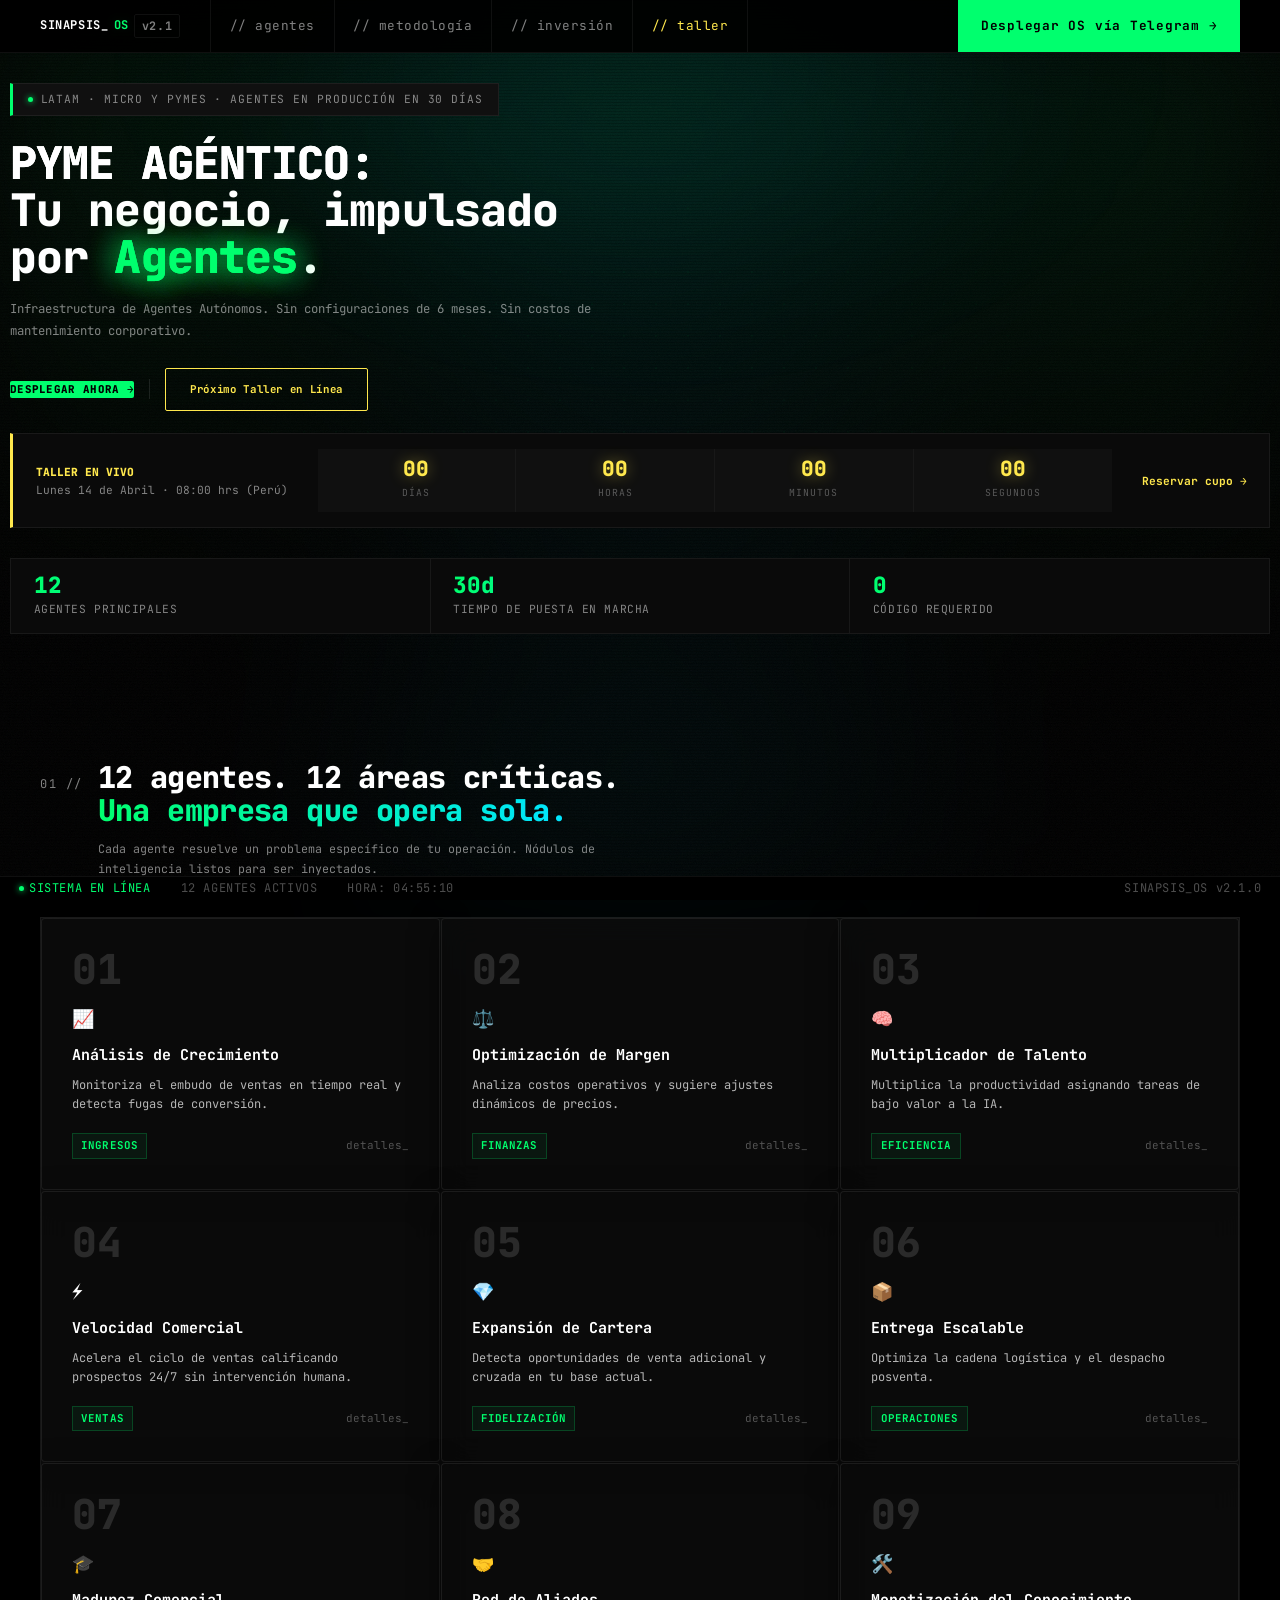
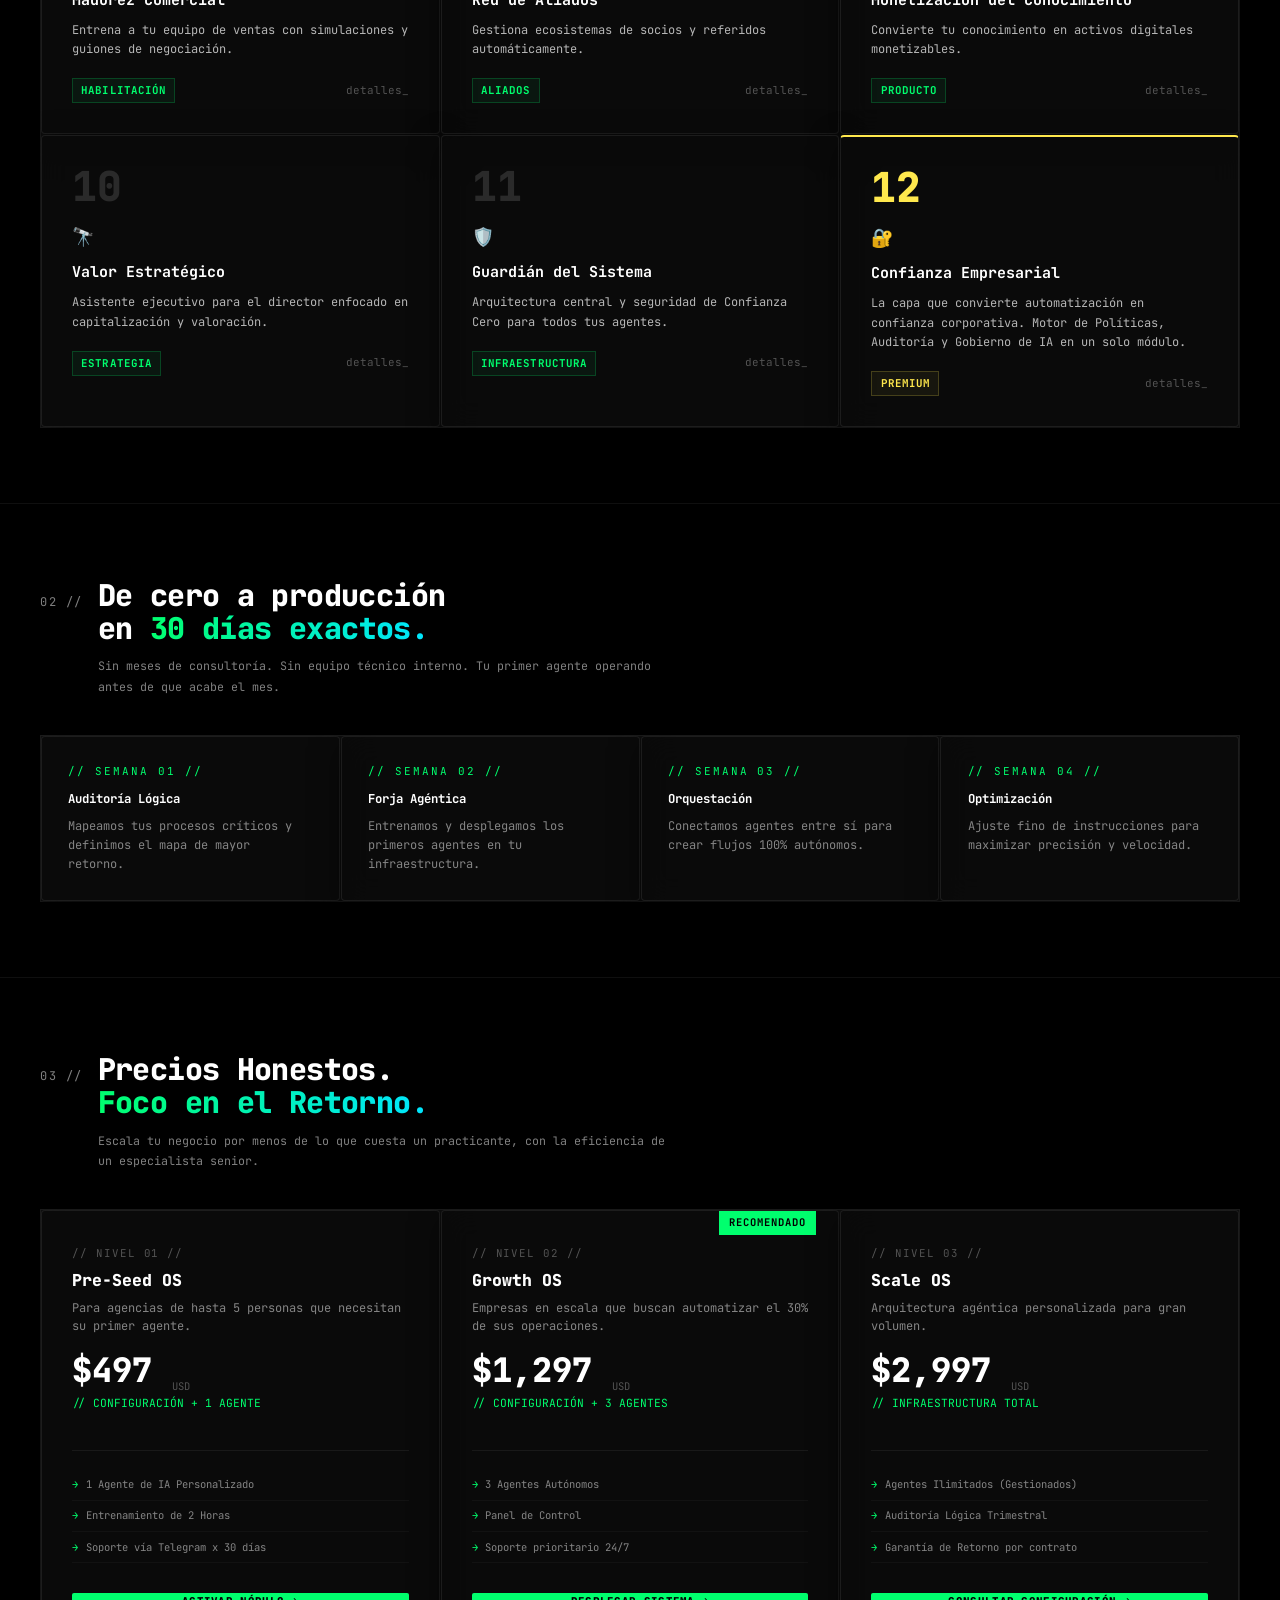
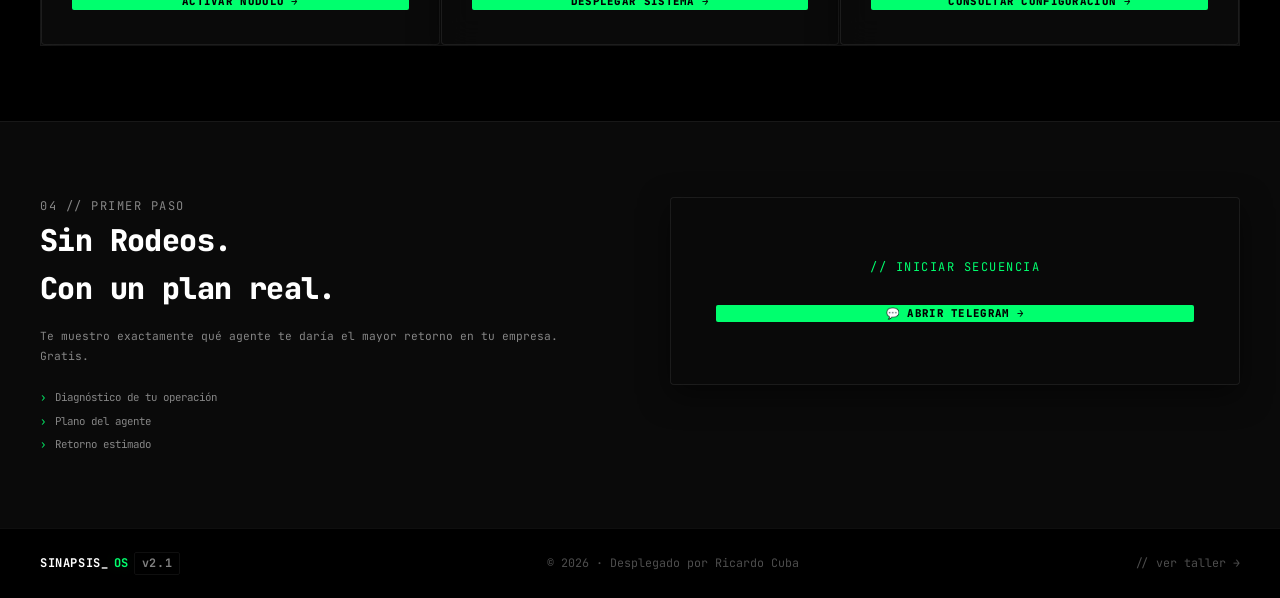
==== commit fd87f883: "feat: countdown timer on both pages + workshop steps as 4-column grid - workshop.html: activate coun" ====
--- a/frontend/index.html
+++ b/frontend/index.html
@@ -50,6 +50,33 @@
                 <a href="https://t.me/SinapsisAgente_bot" class="btn btn-premium">Desplegar ahora →</a>
                 <div class="hero-separator"></div>
                 <a href="workshop.html" class="btn btn-o" style="border-color:var(--y); color:var(--y);">Próximo Taller en Línea</a>
+            </div>
+
+            <!-- CONTADOR TALLER -->
+            <div style="margin-top: 1.5rem; background: var(--b800); border: 1px solid var(--bline); border-left: 3px solid var(--y); padding: 1rem 1.5rem; display: flex; align-items: center; gap: 2rem; flex-wrap: wrap;">
+                <div style="font-size: 0.75rem; color: var(--w50);">
+                    <span style="color: var(--y); font-weight: 800;">TALLER EN VIVO</span><br>
+                    Lunes 14 de Abril · 08:00 hrs (Perú)
+                </div>
+                <div style="display: flex; gap: 1px; background: var(--bline); flex: 1; min-width: 240px;">
+                    <div style="flex:1; background:var(--b700); padding:0.6rem; text-align:center;">
+                        <span id="l-cd-dias" style="font-size:1.4rem; font-weight:800; color:var(--y); display:block; line-height:1; text-shadow:0 0 15px rgba(255,232,77,0.4);">--</span>
+                        <span style="font-size:0.65rem; color:var(--w30); letter-spacing:0.1em;">DÍAS</span>
+                    </div>
+                    <div style="flex:1; background:var(--b700); padding:0.6rem; text-align:center;">
+                        <span id="l-cd-horas" style="font-size:1.4rem; font-weight:800; color:var(--y); display:block; line-height:1; text-shadow:0 0 15px rgba(255,232,77,0.4);">--</span>
+                        <span style="font-size:0.65rem; color:var(--w30); letter-spacing:0.1em;">HORAS</span>
+                    </div>
+                    <div style="flex:1; background:var(--b700); padding:0.6rem; text-align:center;">
+                        <span id="l-cd-min" style="font-size:1.4rem; font-weight:800; color:var(--y); display:block; line-height:1; text-shadow:0 0 15px rgba(255,232,77,0.4);">--</span>
+                        <span style="font-size:0.65rem; color:var(--w30); letter-spacing:0.1em;">MINUTOS</span>
+                    </div>
+                    <div style="flex:1; background:var(--b700); padding:0.6rem; text-align:center;">
+                        <span id="l-cd-seg" style="font-size:1.4rem; font-weight:800; color:var(--y); display:block; line-height:1; text-shadow:0 0 15px rgba(255,232,77,0.4);">--</span>
+                        <span style="font-size:0.65rem; color:var(--w30); letter-spacing:0.1em;">SEGUNDOS</span>
+                    </div>
+                </div>
+                <a href="workshop.html" style="font-size:0.75rem; color:var(--y); text-decoration:none; white-space:nowrap; font-weight:700;">Reservar cupo →</a>
             </div>
 
             <div class="hero-stats">
@@ -355,6 +382,23 @@
     </div>
 
     <script>
+        // Contador taller — 14 de abril 2026, 08:00 Perú (UTC-5 = 13:00 UTC)
+        const FECHA_TALLER = new Date('2026-04-14T13:00:00Z');
+        function actualizarContador() {
+            const diff = FECHA_TALLER - new Date();
+            const el = (id, v) => { const e = document.getElementById(id); if(e) e.textContent = v; };
+            if (diff <= 0) {
+                ['l-cd-dias','l-cd-horas','l-cd-min','l-cd-seg'].forEach(id => el(id,'00'));
+                return;
+            }
+            el('l-cd-dias',  String(Math.floor(diff / 86400000)).padStart(2,'0'));
+            el('l-cd-horas', String(Math.floor((diff % 86400000) / 3600000)).padStart(2,'0'));
+            el('l-cd-min',   String(Math.floor((diff % 3600000) / 60000)).padStart(2,'0'));
+            el('l-cd-seg',   String(Math.floor((diff % 60000) / 1000)).padStart(2,'0'));
+        }
+        actualizarContador();
+        setInterval(actualizarContador, 1000);
+
         // Reloj
         setInterval(() => {
             document.getElementById('sb-time').textContent = `HORA: ${new Date().toLocaleTimeString('es-PE', { hour12: false })}`;
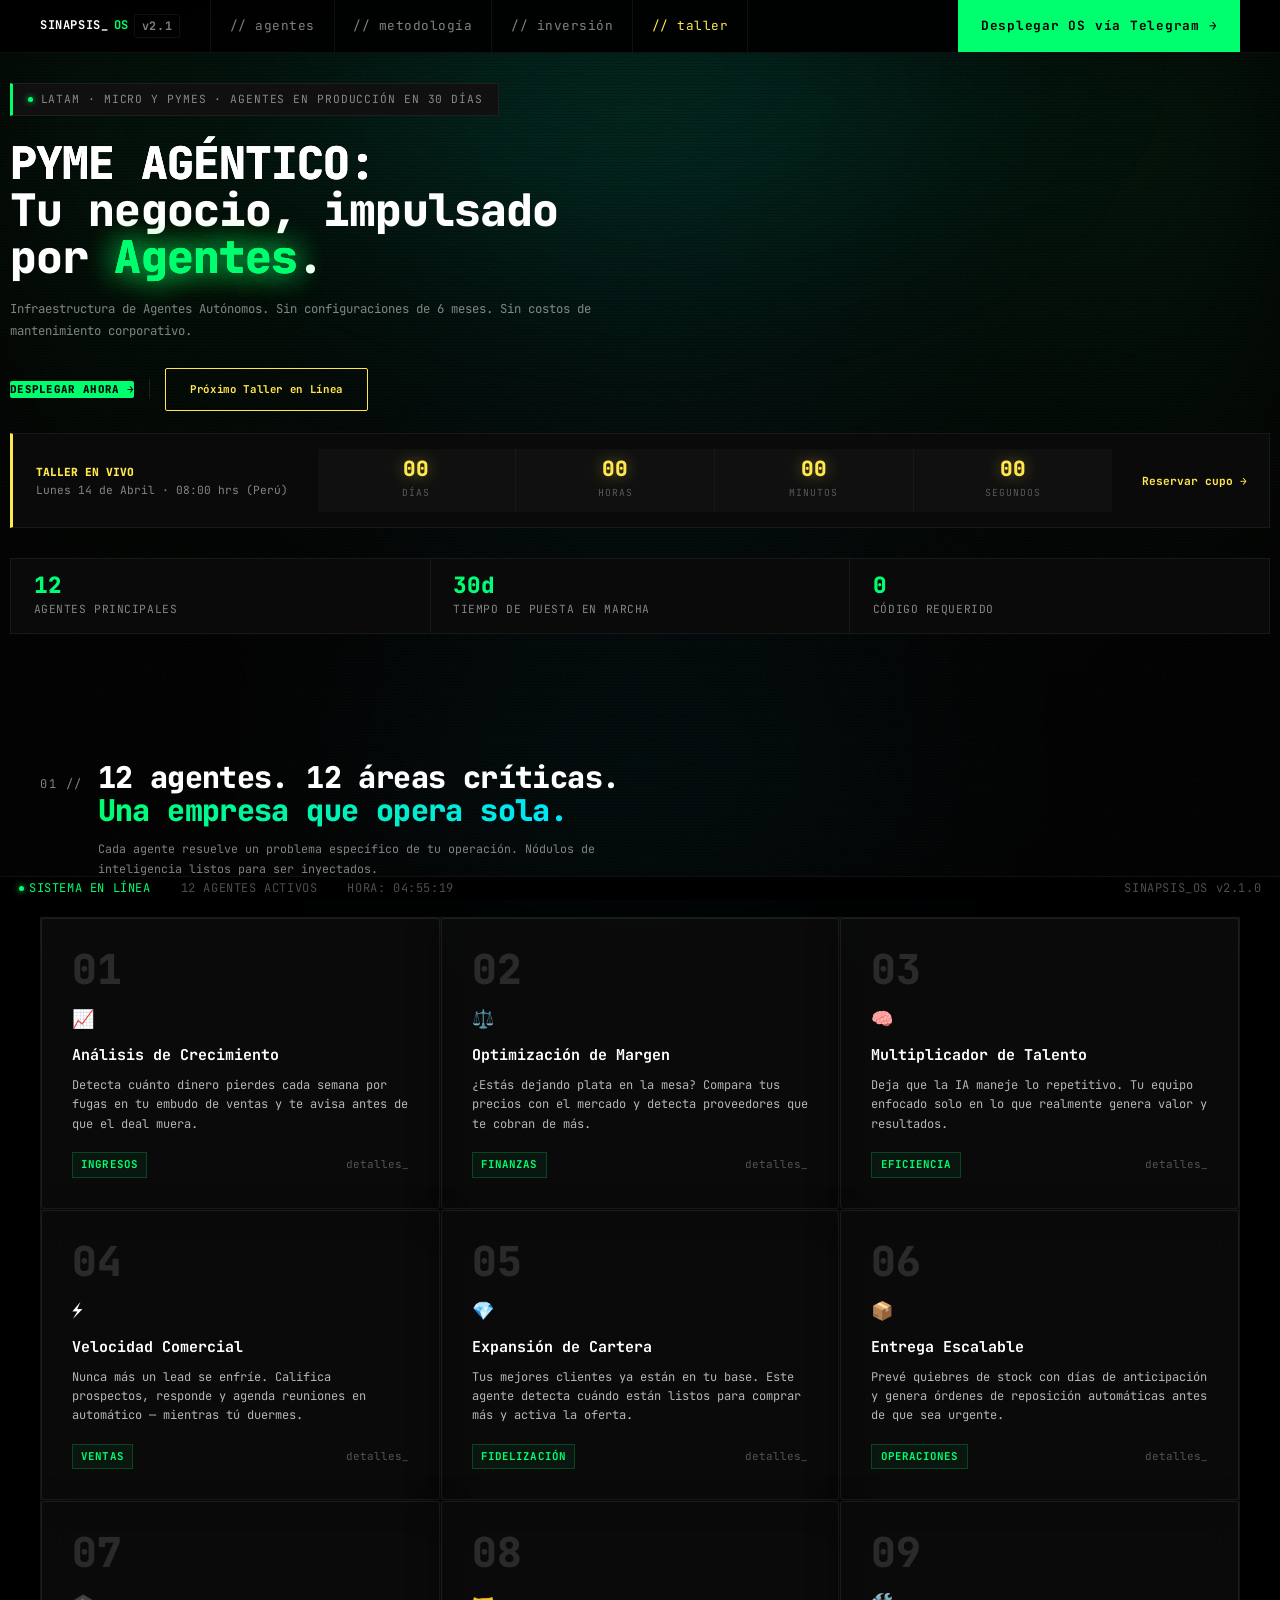
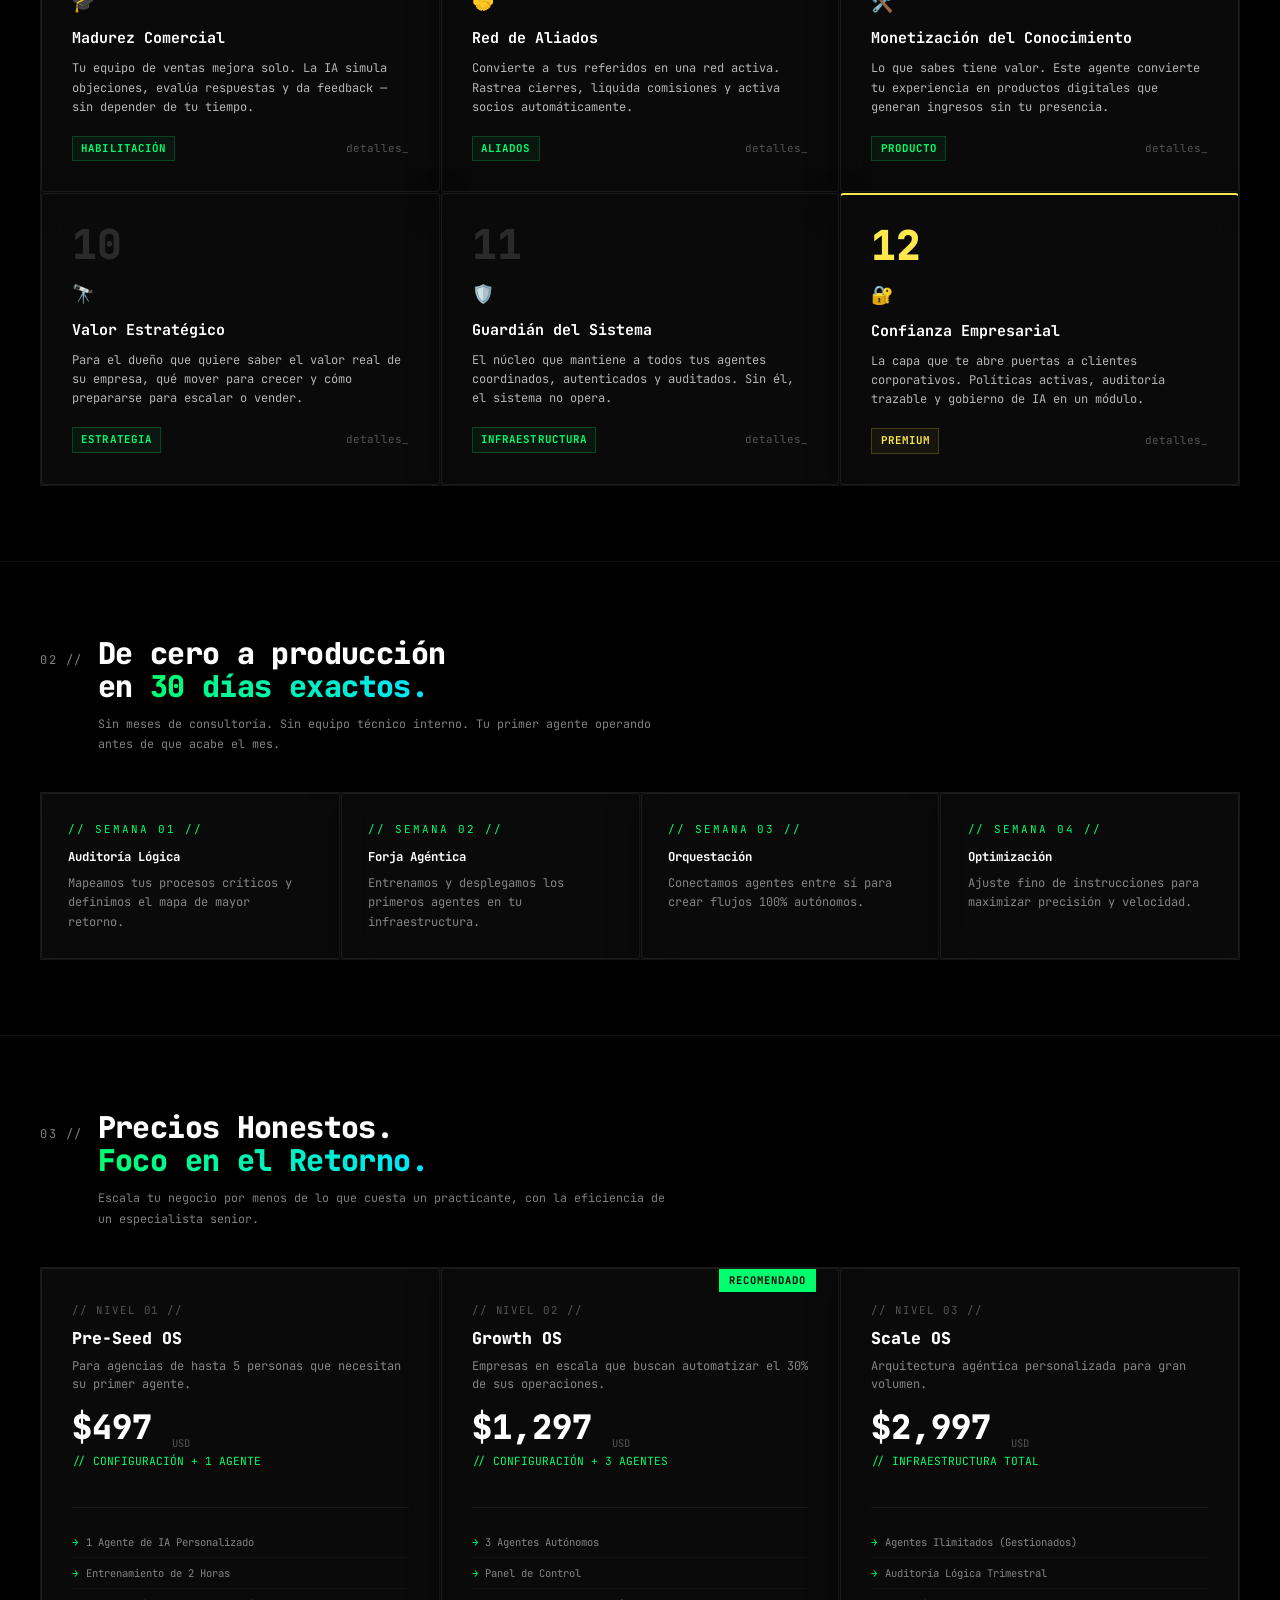
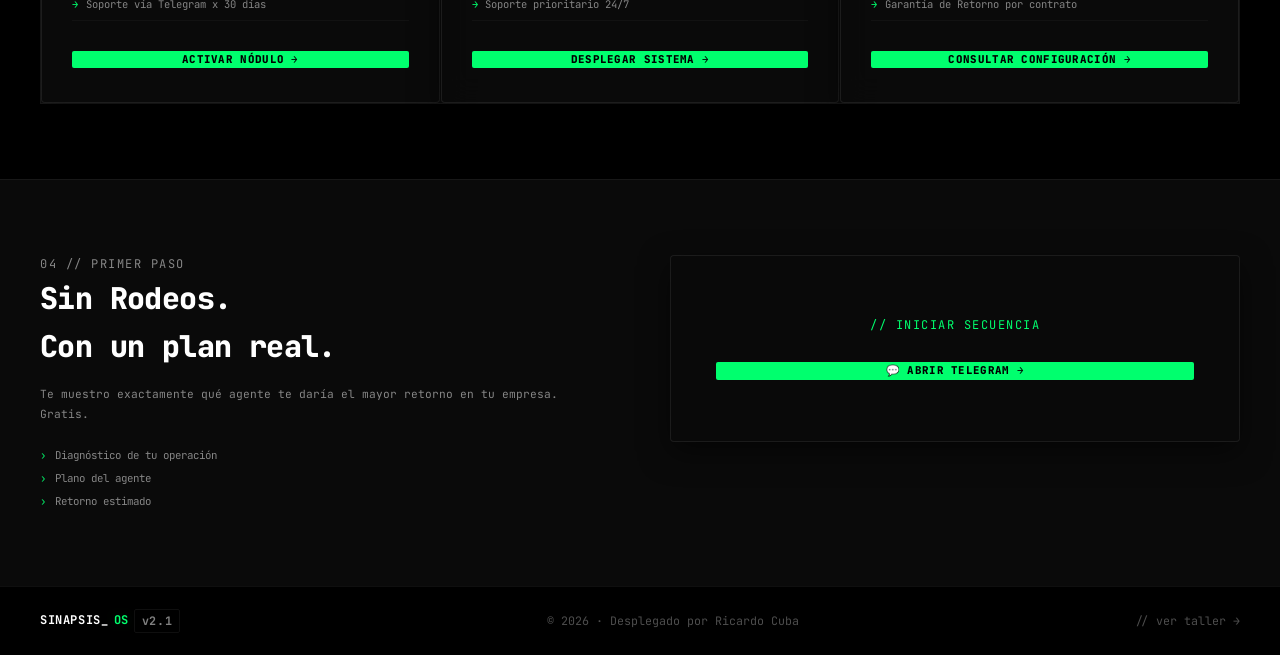
==== commit a710b03a: "feat: rewrite workshop copy + update 12 agent descriptions in LATAM PyME language + translate dashbo" ====
--- a/frontend/index.html
+++ b/frontend/index.html
@@ -113,7 +113,7 @@
                         <div class="a-num">01</div>
                         <div class="a-icon">📈</div>
                         <h3 class="a-title">Análisis de Crecimiento</h3>
-                        <p class="a-desc">Monitoriza el embudo de ventas en tiempo real y detecta fugas de conversión.</p>
+                        <p class="a-desc">Detecta cuánto dinero pierdes cada semana por fugas en tu embudo de ventas y te avisa antes de que el deal muera.</p>
                         <div class="a-footer"><span class="a-tag">Ingresos</span><span class="a-hint">detalles_</span></div>
                     </div>
                     <!-- AGENTE 02 -->
@@ -121,7 +121,7 @@
                         <div class="a-num">02</div>
                         <div class="a-icon">⚖️</div>
                         <h3 class="a-title">Optimización de Margen</h3>
-                        <p class="a-desc">Analiza costos operativos y sugiere ajustes dinámicos de precios.</p>
+                        <p class="a-desc">¿Estás dejando plata en la mesa? Compara tus precios con el mercado y detecta proveedores que te cobran de más.</p>
                         <div class="a-footer"><span class="a-tag">Finanzas</span><span class="a-hint">detalles_</span></div>
                     </div>
                     <!-- AGENTE 03 -->
@@ -129,7 +129,7 @@
                         <div class="a-num">03</div>
                         <div class="a-icon">🧠</div>
                         <h3 class="a-title">Multiplicador de Talento</h3>
-                        <p class="a-desc">Multiplica la productividad asignando tareas de bajo valor a la IA.</p>
+                        <p class="a-desc">Deja que la IA maneje lo repetitivo. Tu equipo enfocado solo en lo que realmente genera valor y resultados.</p>
                         <div class="a-footer"><span class="a-tag">Eficiencia</span><span class="a-hint">detalles_</span></div>
                     </div>
                     <!-- AGENTE 04 -->
@@ -137,7 +137,7 @@
                         <div class="a-num">04</div>
                         <div class="a-icon">⚡</div>
                         <h3 class="a-title">Velocidad Comercial</h3>
-                        <p class="a-desc">Acelera el ciclo de ventas calificando prospectos 24/7 sin intervención humana.</p>
+                        <p class="a-desc">Nunca más un lead se enfríe. Califica prospectos, responde y agenda reuniones en automático — mientras tú duermes.</p>
                         <div class="a-footer"><span class="a-tag">Ventas</span><span class="a-hint">detalles_</span></div>
                     </div>
                     <!-- AGENTE 05 -->
@@ -145,7 +145,7 @@
                         <div class="a-num">05</div>
                         <div class="a-icon">💎</div>
                         <h3 class="a-title">Expansión de Cartera</h3>
-                        <p class="a-desc">Detecta oportunidades de venta adicional y cruzada en tu base actual.</p>
+                        <p class="a-desc">Tus mejores clientes ya están en tu base. Este agente detecta cuándo están listos para comprar más y activa la oferta.</p>
                         <div class="a-footer"><span class="a-tag">Fidelización</span><span class="a-hint">detalles_</span></div>
                     </div>
                     <!-- AGENTE 06 -->
@@ -153,7 +153,7 @@
                         <div class="a-num">06</div>
                         <div class="a-icon">📦</div>
                         <h3 class="a-title">Entrega Escalable</h3>
-                        <p class="a-desc">Optimiza la cadena logística y el despacho posventa.</p>
+                        <p class="a-desc">Prevé quiebres de stock con días de anticipación y genera órdenes de reposición automáticas antes de que sea urgente.</p>
                         <div class="a-footer"><span class="a-tag">Operaciones</span><span class="a-hint">detalles_</span></div>
                     </div>
                     <!-- AGENTE 07 -->
@@ -161,7 +161,7 @@
                         <div class="a-num">07</div>
                         <div class="a-icon">🎓</div>
                         <h3 class="a-title">Madurez Comercial</h3>
-                        <p class="a-desc">Entrena a tu equipo de ventas con simulaciones y guiones de negociación.</p>
+                        <p class="a-desc">Tu equipo de ventas mejora solo. La IA simula objeciones, evalúa respuestas y da feedback — sin depender de tu tiempo.</p>
                         <div class="a-footer"><span class="a-tag">Habilitación</span><span class="a-hint">detalles_</span></div>
                     </div>
                     <!-- AGENTE 08 -->
@@ -169,7 +169,7 @@
                         <div class="a-num">08</div>
                         <div class="a-icon">🤝</div>
                         <h3 class="a-title">Red de Aliados</h3>
-                        <p class="a-desc">Gestiona ecosistemas de socios y referidos automáticamente.</p>
+                        <p class="a-desc">Convierte a tus referidos en una red activa. Rastrea cierres, liquida comisiones y activa socios automáticamente.</p>
                         <div class="a-footer"><span class="a-tag">Aliados</span><span class="a-hint">detalles_</span></div>
                     </div>
                     <!-- AGENTE 09 -->
@@ -177,7 +177,7 @@
                         <div class="a-num">09</div>
                         <div class="a-icon">🛠️</div>
                         <h3 class="a-title">Monetización del Conocimiento</h3>
-                        <p class="a-desc">Convierte tu conocimiento en activos digitales monetizables.</p>
+                        <p class="a-desc">Lo que sabes tiene valor. Este agente convierte tu experiencia en productos digitales que generan ingresos sin tu presencia.</p>
                         <div class="a-footer"><span class="a-tag">Producto</span><span class="a-hint">detalles_</span></div>
                     </div>
                     <!-- AGENTE 10 -->
@@ -185,7 +185,7 @@
                         <div class="a-num">10</div>
                         <div class="a-icon">🔭</div>
                         <h3 class="a-title">Valor Estratégico</h3>
-                        <p class="a-desc">Asistente ejecutivo para el director enfocado en capitalización y valoración.</p>
+                        <p class="a-desc">Para el dueño que quiere saber el valor real de su empresa, qué mover para crecer y cómo prepararse para escalar o vender.</p>
                         <div class="a-footer"><span class="a-tag">Estrategia</span><span class="a-hint">detalles_</span></div>
                     </div>
                     <!-- AGENTE 11 -->
@@ -193,7 +193,7 @@
                         <div class="a-num">11</div>
                         <div class="a-icon">🛡️</div>
                         <h3 class="a-title">Guardián del Sistema</h3>
-                        <p class="a-desc">Arquitectura central y seguridad de Confianza Cero para todos tus agentes.</p>
+                        <p class="a-desc">El núcleo que mantiene a todos tus agentes coordinados, autenticados y auditados. Sin él, el sistema no opera.</p>
                         <div class="a-footer"><span class="a-tag">Infraestructura</span><span class="a-hint">detalles_</span></div>
                     </div>
                     <!-- AGENTE 12 -->
@@ -201,7 +201,7 @@
                         <div class="a-num" style="color: var(--y);">12</div>
                         <div class="a-icon">🔐</div>
                         <h3 class="a-title">Confianza Empresarial</h3>
-                        <p class="a-desc">La capa que convierte automatización en confianza corporativa. Motor de Políticas, Auditoría y Gobierno de IA en un solo módulo.</p>
+                        <p class="a-desc">La capa que te abre puertas a clientes corporativos. Políticas activas, auditoría trazable y gobierno de IA en un módulo.</p>
                         <div class="a-footer"><span class="a-tag" style="color:var(--y); border-color:rgba(255,232,77,0.2); background:rgba(255,232,77,0.05);">PREMIUM</span><span class="a-hint">detalles_</span></div>
                     </div>
                 </div>
@@ -412,18 +412,18 @@
 
         // Lógica del modal
         const agents = {
-            1: { tag: "INGRESOS", title: "Análisis de Crecimiento", desc: "Monitoriza el embudo de ventas en tiempo real. Identifica cuellos de botella en el proceso de compra y orquesta alertas de recuperación vía WhatsApp.", roi: "+18%", save: "10h", pay: "1.5m" },
-            2: { tag: "FINANZAS", title: "Optimización de Margen", desc: "Analiza el costo de adquisición vs valor de vida del cliente. Sugiere ajustes de precios dinámicos y detecta anomalías en facturación de proveedores diariamente.", roi: "+22%", save: "12h", pay: "2.1m" },
-            3: { tag: "EFICIENCIA", title: "Multiplicador de Talento", desc: "Procesa correos técnicos y tickets de soporte. Resuelve lo repetitivo y escala lo complejo a humanos, aumentando la capacidad del equipo sin contratar.", roi: "+35%", save: "15h", pay: "1.0m" },
-            4: { tag: "VENTAS", title: "Velocidad Comercial", desc: "Clasifica prospectos entrantes por potencial de cierre. Agenda llamadas directamente en el calendario del equipo y prepara resúmenes de venta personalizados.", roi: "+25%", save: "14h", pay: "1.8m" },
-            5: { tag: "FIDELIZACIÓN", title: "Expansión de Cartera", desc: "Analiza patrones de uso de clientes actuales. Predice el riesgo de cancelación y sugiere incentivos proactivos para retención.", roi: "+12%", save: "8h", pay: "3.2m" },
-            6: { tag: "OPERACIONES", title: "Entrega Escalable", desc: "Sincroniza inventarios con órdenes de compra. Predice quiebres de stock y genera órdenes de reposición para proveedores autorizados.", roi: "+20%", save: "20h", pay: "2.4m" },
-            7: { tag: "HABILITACIÓN", title: "Madurez Comercial", desc: "Facilita guiones de ventas interactivos. Califica el desempeño de llamadas comerciales y sugiere mejoras en el proceso en tiempo real.", roi: "+15%", save: "6h", pay: "4.0m" },
-            8: { tag: "ALIADOS", title: "Red de Aliados", desc: "Administra red de socios y comisiones. Verifica cierres de ventas por referidos y liquida pagos automáticamente.", roi: "+30%", save: "10h", pay: "1.5m" },
-            9: { tag: "PRODUCTO", title: "Monetización del Conocimiento", desc: "Extrae información valiosa de manuales y documentos internos para crear bases de conocimiento interactivas para clientes.", roi: "+40%", save: "25h", pay: "0.8m" },
-            10: { tag: "ESTRATEGIA", title: "Valor Estratégico", desc: "Consolida indicadores de todas las áreas en un reporte de valoración de empresa. Identifica activos intangibles para futuros levantamientos de capital.", roi: "+50%", save: "5h", pay: "6.0m" },
-            11: { tag: "INFRAESTRUCTURA", title: "Guardián del Sistema", desc: "El nodo central de seguridad. Autentica y orquesta a todos los demás agentes mediante tokens, asegurando un entorno de Confianza Cero y un registro de auditoría inmutable.", roi: "N/A", save: "100%", pay: "Día 1" },
-            12: { tag: "PREMIUM", title: "Confianza Empresarial", desc: "Capa transversal de gobierno corporativo. Motor de Políticas dinámico, Auditoría inmutable, Protección de Datos (RGPD/CCPA), Gobierno de IA con explicabilidad y Panel de Cumplimiento en tiempo real.", roi: "+40%", save: "Auditable", pay: "Empresa" }
+            1: { tag: "INGRESOS", title: "Análisis de Crecimiento", desc: "Cada semana hay dinero que cae de tu embudo sin que lo veas. Este agente lo detecta, calcula el impacto real en soles o dólares, y te avisa por WhatsApp antes de que el deal muera. Sin dashboards complicados — solo la alerta y la acción.", roi: "+18%", save: "10h", pay: "1.5m" },
+            2: { tag: "FINANZAS", title: "Optimización de Margen", desc: "¿Tus precios están por debajo del mercado? ¿Algún proveedor te cobra de más? Este agente compara tus números contra los de tu industria todos los días y te dice exactamente cuánto estás dejando de ganar. El ajuste que hace es más rentable que contratar un analista.", roi: "+22%", save: "12h", pay: "2.1m" },
+            3: { tag: "EFICIENCIA", title: "Multiplicador de Talento", desc: "Cada hora que tu equipo pasa respondiendo lo mismo es dinero que pagas por trabajo que la IA puede hacer en segundos. Este agente identifica cuáles tareas delegar hoy mismo y las ejecuta — para que tu gente se enfoque solo en lo que genera valor real.", roi: "+35%", save: "15h", pay: "1.0m" },
+            4: { tag: "VENTAS", title: "Velocidad Comercial", desc: "Un prospecto que no recibe respuesta en 5 minutos ya se enfrió. Este agente lo clasifica por potencial de cierre, le responde en automático y agenda la reunión en el calendario de tu equipo — las 24 horas, los 7 días, sin que tú toques nada.", roi: "+25%", save: "14h", pay: "1.8m" },
+            5: { tag: "FIDELIZACIÓN", title: "Expansión de Cartera", desc: "El 80% de los ingresos que puedes generar esta semana están escondidos en tu base de clientes actuales. Este agente analiza patrones de compra, detecta quién está listo para comprar más y activa la oferta en el momento exacto — antes de que se vayan con la competencia.", roi: "+12%", save: "8h", pay: "3.2m" },
+            6: { tag: "OPERACIONES", title: "Entrega Escalable", desc: "Un quiebre de stock te cuesta el triple: la venta perdida, el cliente molesto y el costo de reposición urgente. Este agente analiza tu velocidad de ventas, cruza con los plazos de tus proveedores y genera la orden de compra antes de que el problema exista.", roi: "+20%", save: "20h", pay: "2.4m" },
+            7: { tag: "HABILITACIÓN", title: "Madurez Comercial", desc: "Tu equipo de ventas no mejora porque nadie tiene tiempo de entrenarlos. Este agente simula llamadas difíciles, evalúa cómo responden a objeciones reales de tu mercado y entrega feedback personalizado — sin necesitar ni un minuto de tu tiempo.", roi: "+15%", save: "6h", pay: "4.0m" },
+            8: { tag: "ALIADOS", title: "Red de Aliados", desc: "Tus mejores referidos se olvidan de mandarte más clientes porque nadie los gestiona. Este agente lleva el registro de cada cierre por socio, calcula la comisión exacta y la liquida automáticamente — convirtiendo tu red en un canal de ventas que trabaja solo.", roi: "+30%", save: "10h", pay: "1.5m" },
+            9: { tag: "PRODUCTO", title: "Monetización del Conocimiento", desc: "Todo lo que sabes de tu industria vale dinero. Este agente convierte tus manuales, procedimientos y experiencia acumulada en productos digitales o bases de conocimiento que generan ingresos — sin que tengas que estar presente para entregar el valor.", roi: "+40%", save: "25h", pay: "0.8m" },
+            10: { tag: "ESTRATEGIA", title: "Valor Estratégico", desc: "El dueño que conoce el valor real de su empresa negocia diferente: con bancos, con inversores, con clientes corporativos. Este agente consolida tus KPIs, detecta qué activos potenciar y te prepara el reporte que necesitas para crecer con datos — no con intuición.", roi: "+50%", save: "5h", pay: "6.0m" },
+            11: { tag: "INFRAESTRUCTURA", title: "Guardián del Sistema", desc: "Sin seguridad centralizada, cada agente que agregas es un punto de riesgo. Este nodo autentica a todos los agentes, controla qué puede hacer cada uno, registra cada acción en un log inmutable y bloquea cualquier comportamiento fuera de política. El sistema no opera sin él.", roi: "N/A", save: "100%", pay: "Día 1" },
+            12: { tag: "PREMIUM", title: "Confianza Empresarial", desc: "Las empresas que tienen gobierno de IA auditable cierran contratos con corporativos que otros no pueden tocar. Este motor activa políticas dinámicas, protección de datos bajo RGPD y CCPA, trazabilidad de cada decisión de IA y un panel de cumplimiento listo para cualquier auditoría. Tu diferencial enterprise.", roi: "+40%", save: "Auditable", pay: "Empresa" }
         };
 
         function openAgent(id) {
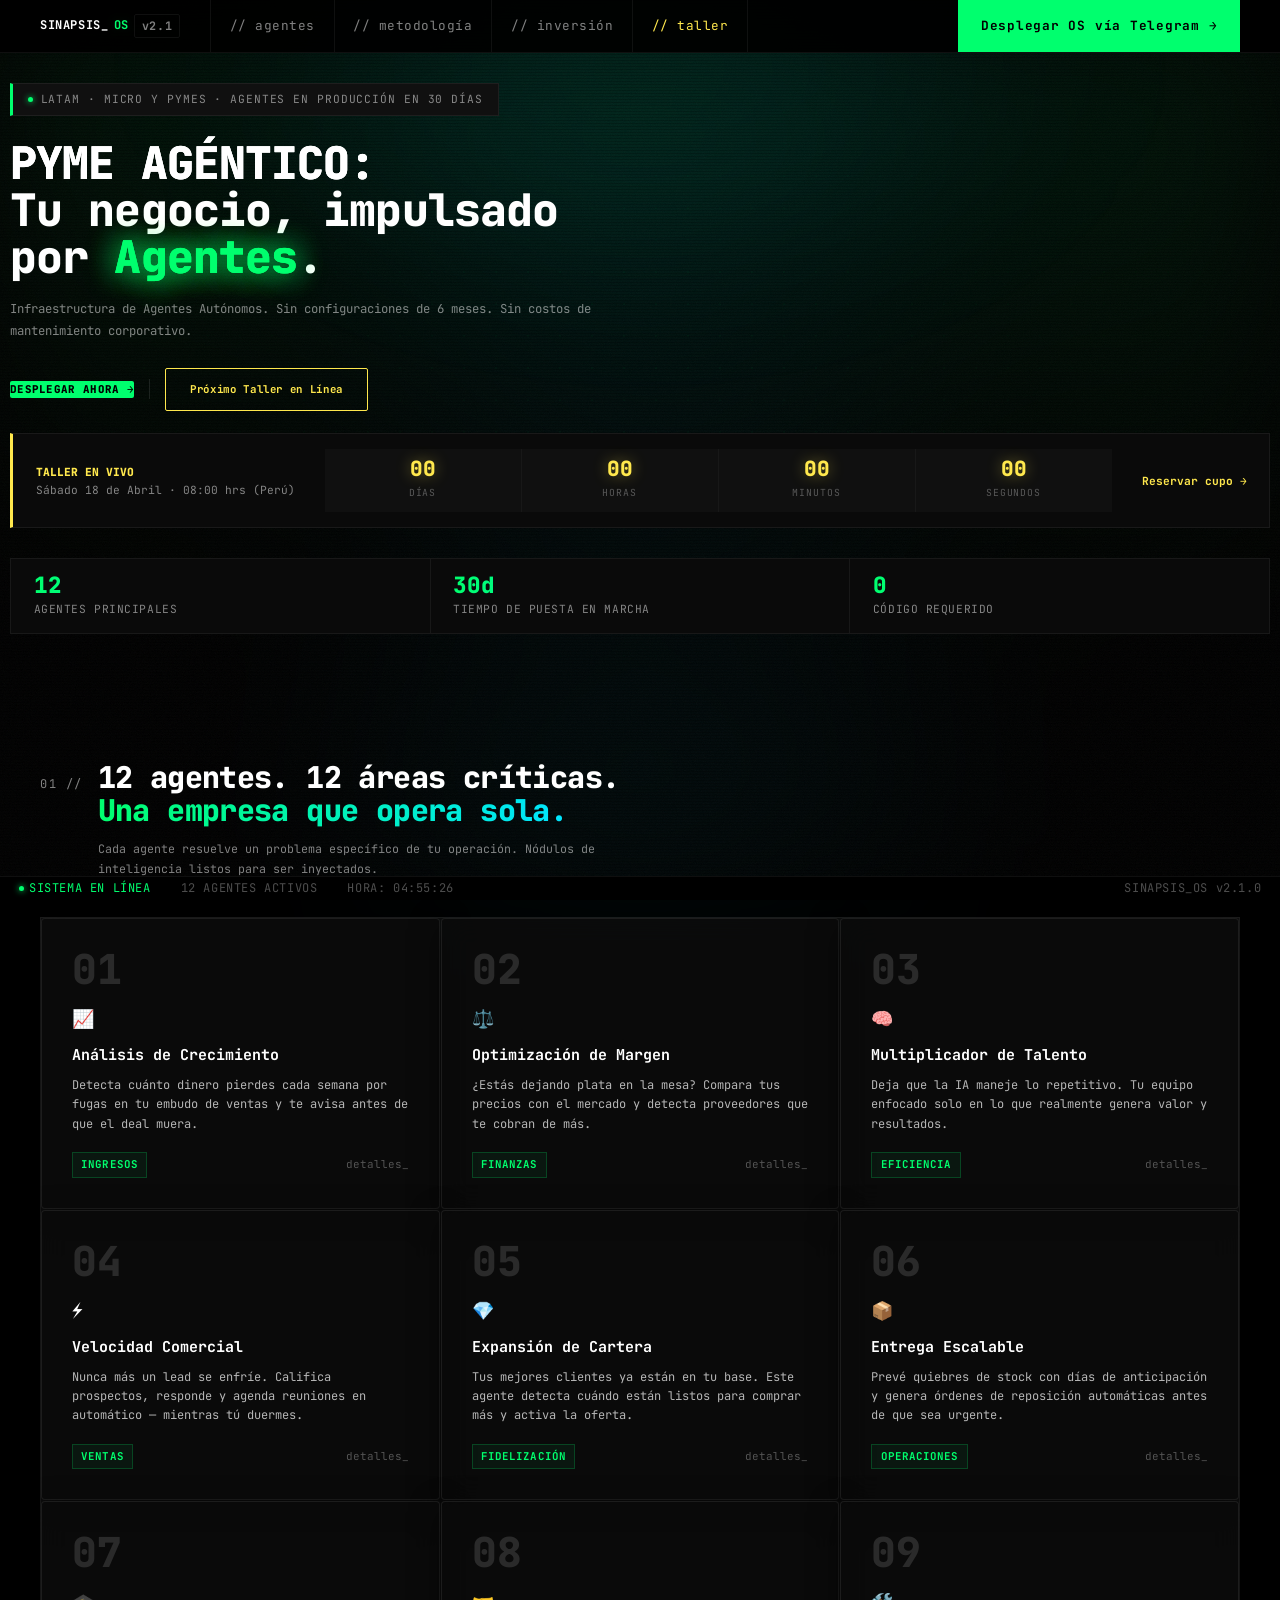
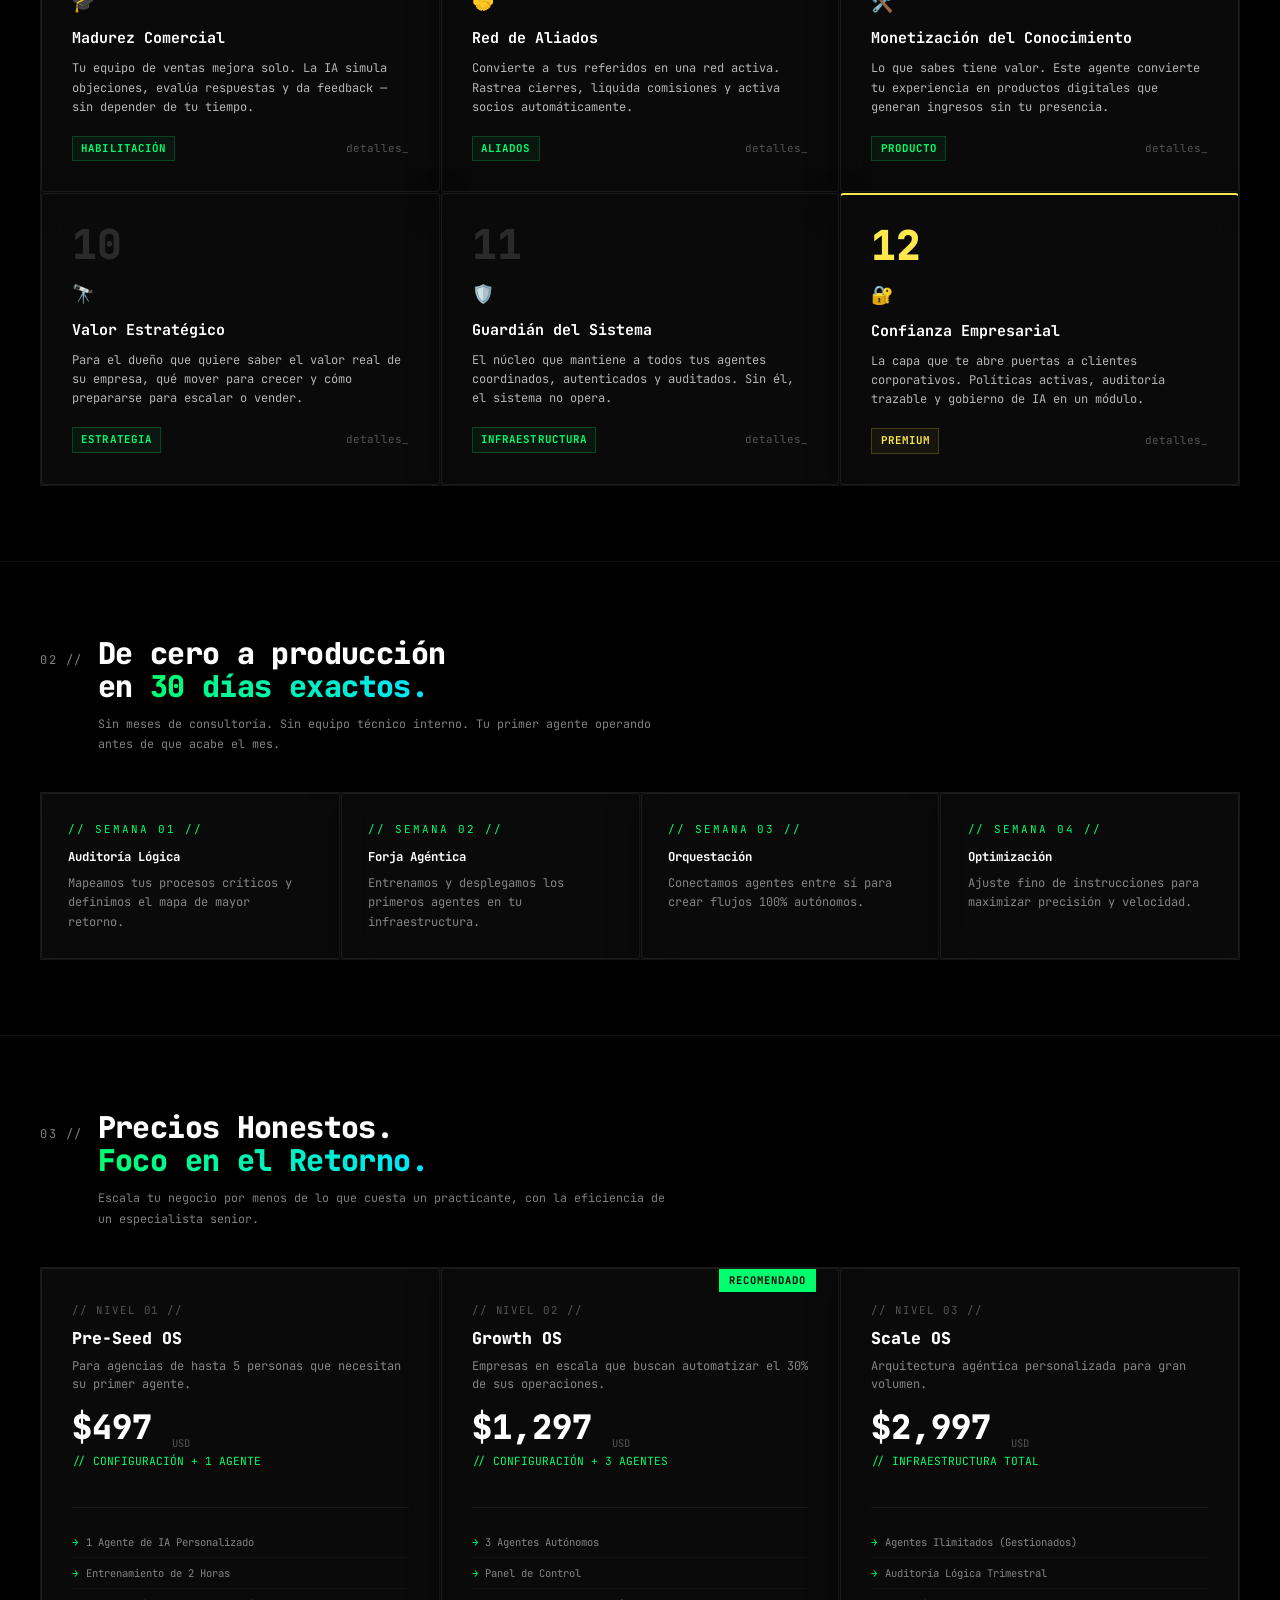
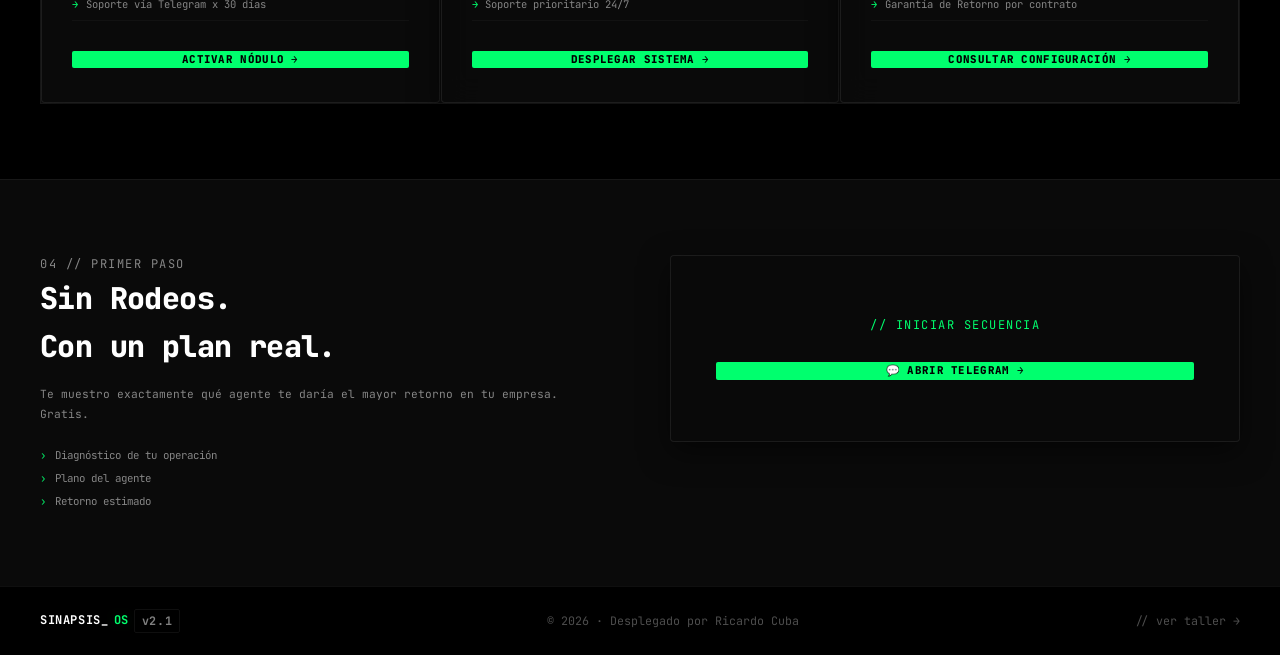
==== commit 94697645: "Update event date from April 14 to April 18" ====
--- a/frontend/index.html
+++ b/frontend/index.html
@@ -56,7 +56,7 @@
             <div style="margin-top: 1.5rem; background: var(--b800); border: 1px solid var(--bline); border-left: 3px solid var(--y); padding: 1rem 1.5rem; display: flex; align-items: center; gap: 2rem; flex-wrap: wrap;">
                 <div style="font-size: 0.75rem; color: var(--w50);">
                     <span style="color: var(--y); font-weight: 800;">TALLER EN VIVO</span><br>
-                    Lunes 14 de Abril · 08:00 hrs (Perú)
+                    Sábado 18 de Abril · 08:00 hrs (Perú)
                 </div>
                 <div style="display: flex; gap: 1px; background: var(--bline); flex: 1; min-width: 240px;">
                     <div style="flex:1; background:var(--b700); padding:0.6rem; text-align:center;">
